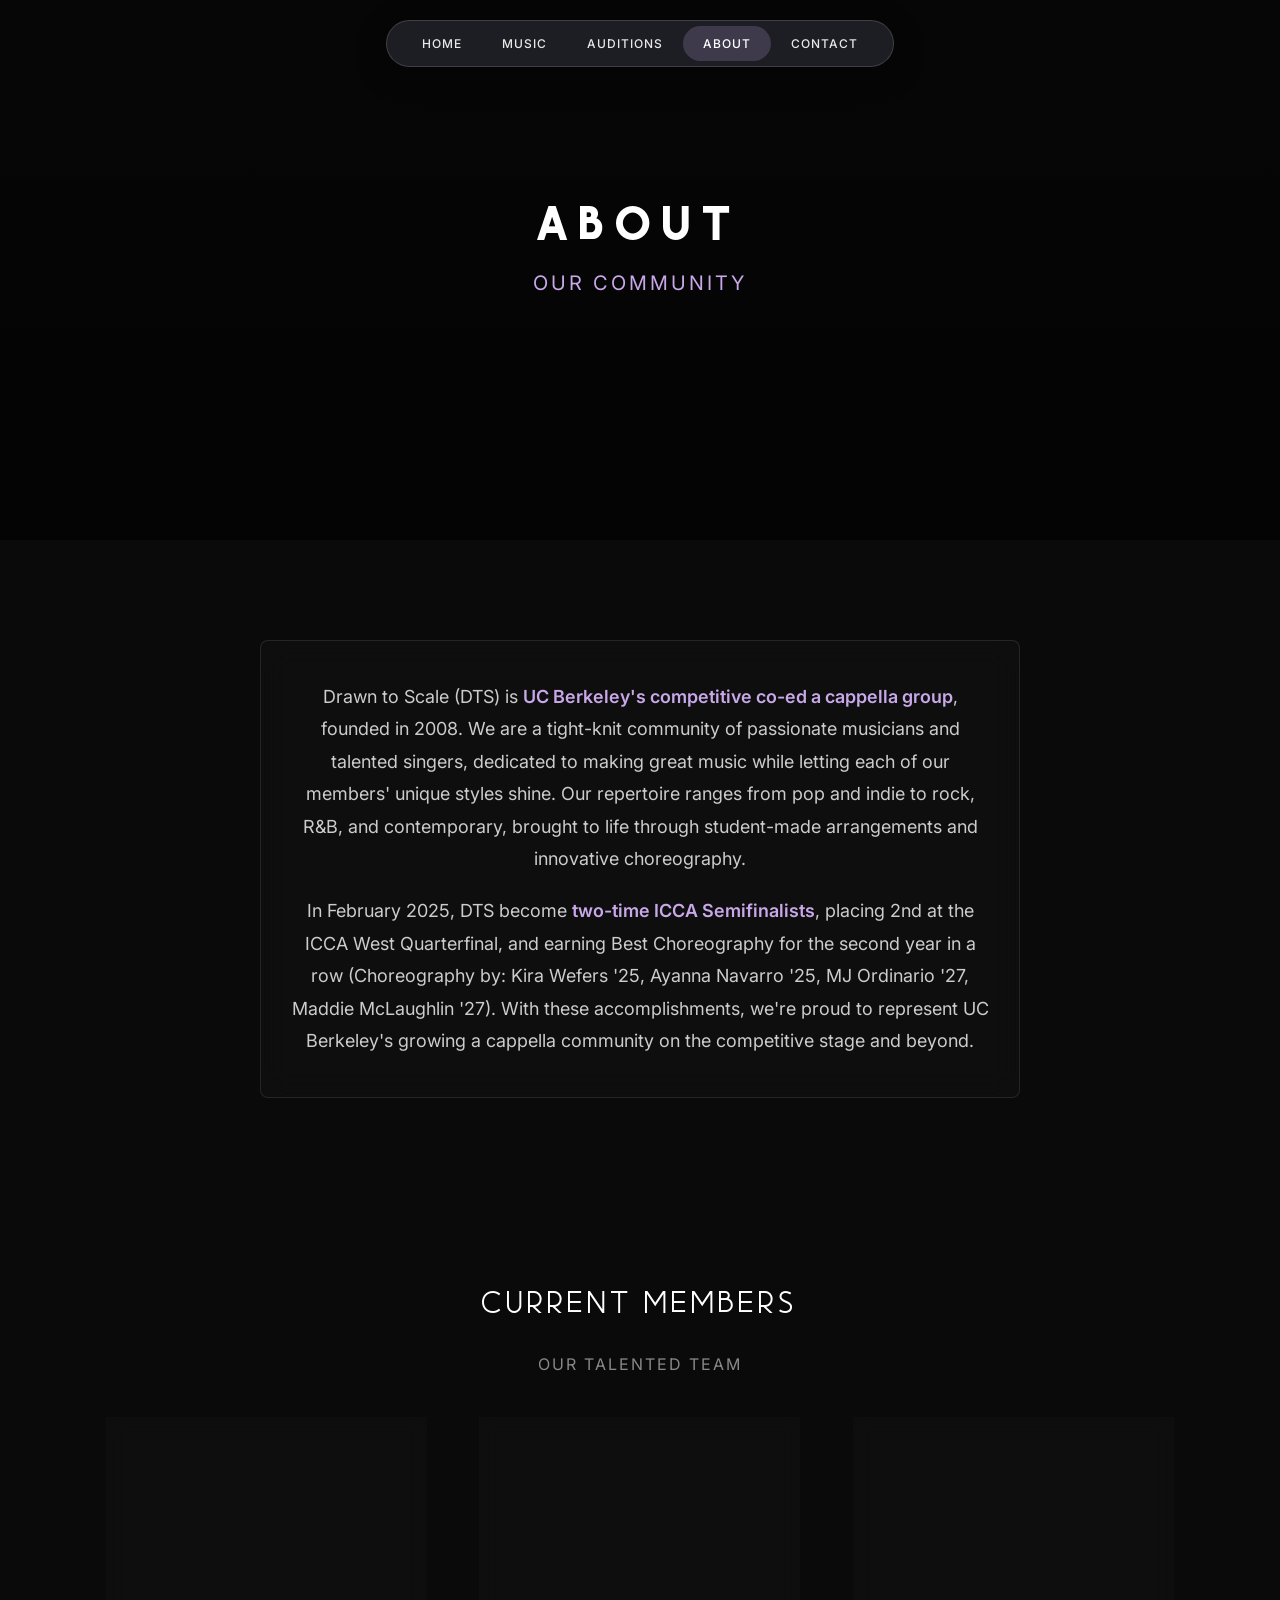
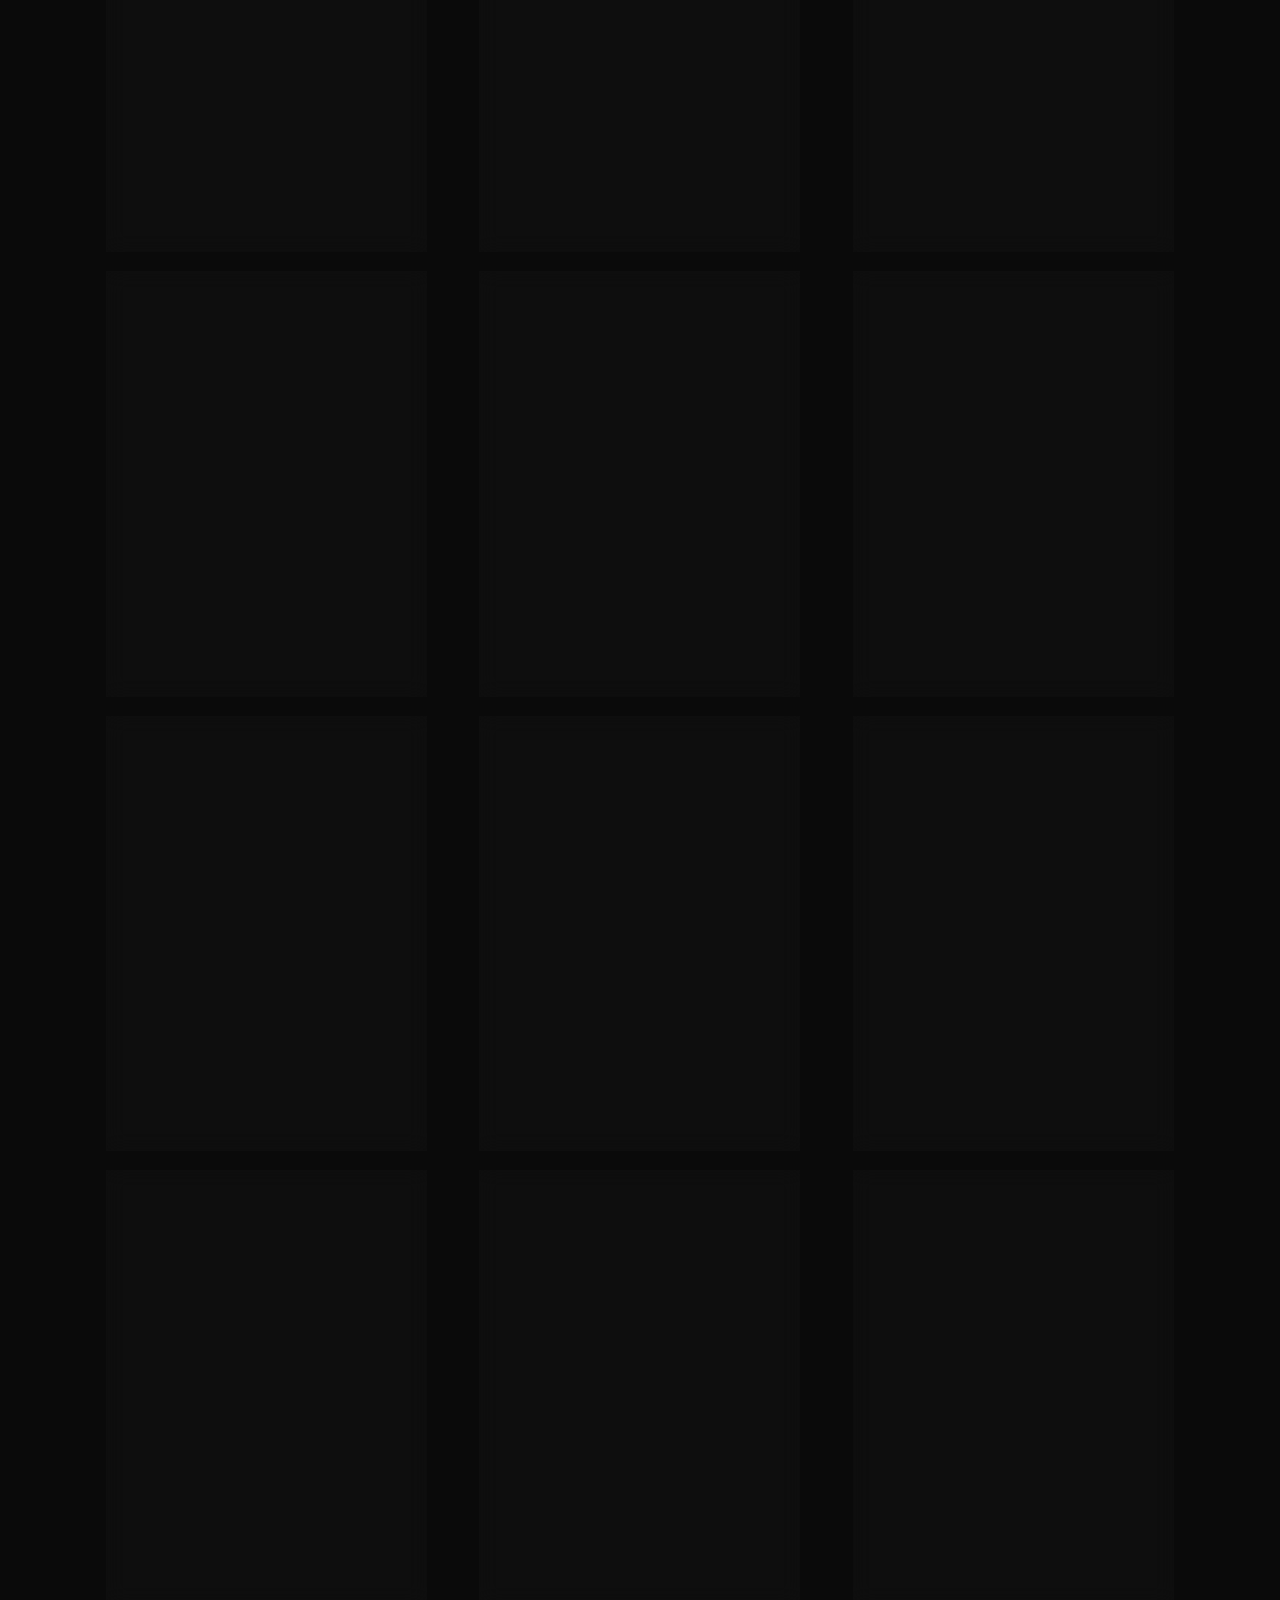
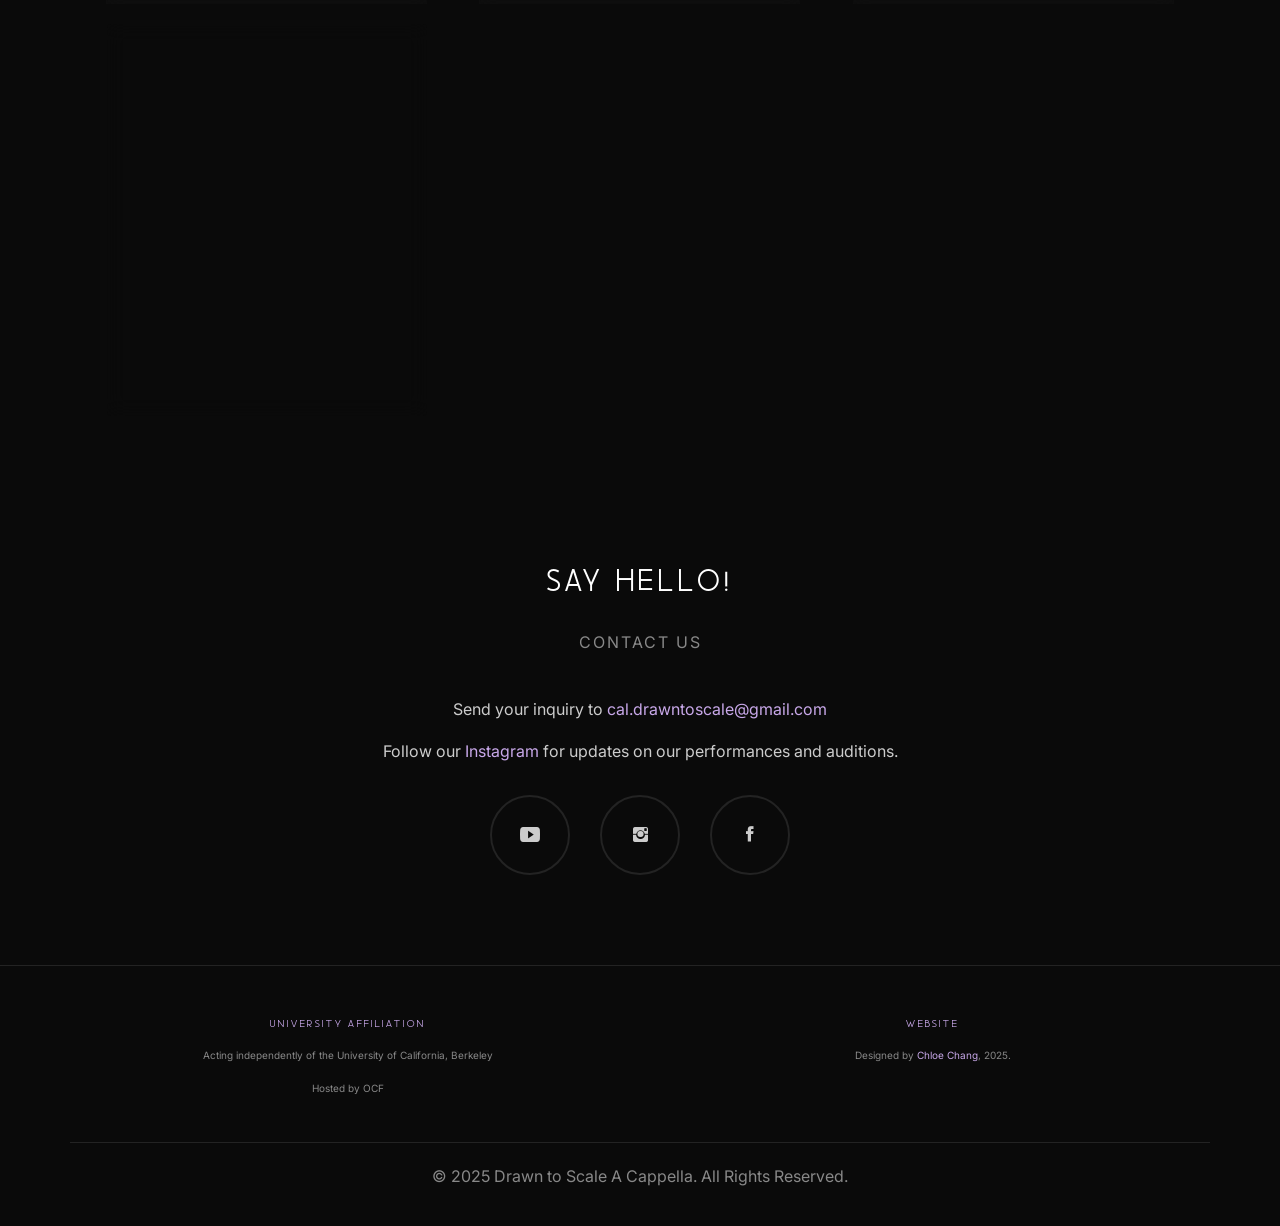
==== about.html @ a4c638b8 "clean slate: DTS 2025 site push" ====
<!DOCTYPE html>
<html lang="en-US">
<head>
    <meta charset="UTF-8">
    <meta name="viewport" content="width=device-width, initial-scale=1.0">
    <title>About - Drawn to Scale A Cappella</title>
    <link rel="shortcut icon" type="image/jpg" href="assets/images/favicon/favicon.ico"/>

    <!-- CSS -->
    <link rel="stylesheet" href="./assets/css/bootstrap.min.css">
    <link rel="stylesheet" href="./assets/css/ionicons.min.css">
    <link rel="stylesheet" href="./assets/css/owl.carousel.css">
    <link rel="stylesheet" href="./assets/css/owl.theme.css">
    <link rel="stylesheet" href="./assets/css/main.css">
    
    <style>
        /* Minimal page-specific adjustments to work with existing CSS */
        .about-page {
            margin-top: 0 !important;
            padding-top: 0 !important;
        }
        
        .about-page .page-header {
            margin-top: 0 !important;
            padding-top: 0 !important;
            margin-bottom: 0 !important;
            border-bottom: none !important;
            position: relative !important;
            top: 0 !important;
        }
        
        .about-page .navbar-default {
            padding: 2rem 0 !important;
            margin-top: 0 !important;
            position: fixed !important;
            top: 0 !important;
            z-index: 1000 !important;
        }
        
        /* Remove white line between sections */
        .about-page .section:first-of-type {
            margin-top: 0 !important;
        }
        
        .about-page #about-description {
            border-top: none !important;
            margin-top: 0 !important;
        }

        /* Ensure team cards are properly sized and responsive */
        .team-grid {
            display: grid;
            grid-template-columns: repeat(auto-fit, minmax(280px, 1fr));
            gap: 2rem;
            margin-top: 4rem;
            padding: 0 2rem;
            justify-items: center;
        }

        .team-card {
            width: 100%;
            max-width: 320px;
        }

        /* Alumni card maintains existing styling from main.css */
        .alumni-card .team-details {
            font-style: italic;
            color: var(--text-muted);
        }
    </style>
</head>

<body class="about-page">
    <!-- Header -->
    <section class="page-header" id="header" style="background-image: linear-gradient(rgba(0, 0, 0, 0.4), rgba(0, 0, 0, 0.65)), url('./assets/images/dts_about_bg_image.png');">
        <!-- Navbar -->
        <nav class="navbar navbar-default navbar-fixed-top">
            <div class="container">
                <!-- Brand -->
                <div class="navbar-header">
                    <button type="button" class="navbar-toggle collapsed" data-toggle="collapse" data-target="#main-navbar">
                        <span class="sr-only">Toggle navigation</span>
                        <span class="icon-bar"></span>
                        <span class="icon-bar"></span>
                        <span class="icon-bar"></span>
                    </button>
                    <a class="navbar-brand" href="/">Drawn to Scale</a>
                </div>

                <!-- Navbar Links -->
                <div class="collapse navbar-collapse" id="main-navbar">
                    <ul class="nav navbar-nav navbar-center">
                        <li><a href="/">Home</a></li>
                        <li><a href="/music.html">Music</a></li>
                        <li><a href="/auditions.html">Auditions</a></li>
                        <li class="active"><a href="/about.html">About</a></li>
                        <li><a href="/index.html#contact">Contact</a></li>
                    </ul>
                </div>
            </div>
        </nav>

        <div class="container">
            <div class="header-wrapper">
                <h1>About</h1>
                <p>Our community</p>
            </div>
        </div>
    </section>

    <!-- About Description Section -->
    <section id="about-description" class="section fade-in">
        <div class="container">
            <div class="about-content">
                <div class="about-description-container">
                    <p class="about-description">
                        Drawn to Scale (DTS) is <b>UC Berkeley's competitive co-ed a cappella group</b>, founded in 2008. We are a tight-knit community of passionate musicians and talented singers, dedicated to making great music while letting each of our members' unique styles shine. Our repertoire ranges from pop and indie to rock, R&B, and contemporary, brought to life through student-made arrangements and innovative choreography.
                    </p>
                    <p class="about-description">
                        In February 2025, DTS become <b>two-time ICCA Semifinalists</b>, placing 2nd at the ICCA West Quarterfinal, and earning Best Choreography for the second year in a row (Choreography by: Kira Wefers '25, Ayanna Navarro '25, MJ Ordinario '27, Maddie McLaughlin '27). With these accomplishments, we're proud to represent UC Berkeley's growing a cappella community on the competitive stage and beyond.
                    </p>
                </div>
            </div>
        </div>
    </section>

    <!-- Team Section -->
    <section id="team" class="section section-dark">
        <div class="container">
            <h2 class="section-title">Current Members</h2>
            <p class="section-subtitle">Our Talented Team</p>
            
            <div class="team-grid">
                <!-- Cayden Baldwin -->
                <div class="team-card">
                    <img src="./assets/images/members/avatar_cayden_baldwin.jpg" class="team-img" loading="lazy" alt="Cayden Baldwin">
                    <h3>Cayden Baldwin</h3>
                    <p class="team-role">Co-Administrative Director, Treasurer</p>
                    <div class="team-details">
                        <strong>Part:</strong> Bass<br>
                        <strong>Year:</strong> 2027<br>
                        <strong>Majors:</strong> Industrial Engineering & Operations Research, Electrical Engineering & Computer Science
                    </div>
                </div>

                <!-- MJ Ordinario -->
                <div class="team-card">
                    <img src="./assets/images/members/avatar_mj_ordinario.jpg" class="team-img" loading="lazy" alt="MJ Ordinario">
                    <h3>Mary Julie "MJ" Ordinario</h3>
                    <p class="team-role">Co-Administrative Director</p>
                    <div class="team-details">
                        <strong>Part:</strong> Soprano/Mezzo<br>
                        <strong>Year:</strong> 2027<br>
                        <strong>Major:</strong> Music
                    </div>
                </div>

                <!-- Visud Chang -->
                <div class="team-card">
                    <img src="./assets/images/members/avatar_visud_chang.jpg" class="team-img" loading="lazy" alt="Visud Chang">
                    <h3>Visud Chang</h3>
                    <p class="team-role">Co-Music Manager</p>
                    <div class="team-details">
                        <strong>Part:</strong> Baritone/Bass<br>
                        <strong>Year:</strong> 2027<br>
                        <strong>Major:</strong> Aerospace Engineering
                    </div>
                </div>

                <!-- Izzy Flores -->
                <div class="team-card">
                    <img src="./assets/images/members/avatar_fa24-isabelle-flores.jpg" class="team-img" loading="lazy" alt="Isabelle Flores">
                    <h3>Isabelle "Izzy" Flores</h3>
                    <p class="team-role">Co-Music Manager</p>
                    <div class="team-details">
                        <strong>Part:</strong> Soprano<br>
                        <strong>Year:</strong> 2028<br>
                        <strong>Majors:</strong> Psychology, Legal Studies
                    </div>
                </div>

                <!-- Kaitlyn Yim -->
                <div class="team-card">
                    <img src="./assets/images/members/avatar_kaitlyn_yim.jpg" class="team-img" loading="lazy" alt="Kaitlyn Yim">
                    <h3>Kaitlyn Yim</h3>
                    <p class="team-role">Co-Publicity Manager</p>
                    <div class="team-details">
                        <strong>Part:</strong> Alto<br>
                        <strong>Year:</strong> 2027<br>
                        <strong>Major:</strong> Cognitive Science
                    </div>
                </div>

                <!-- Chloe Chang -->
                <div class="team-card">
                    <img src="./assets/images/members/chloe-linkedin-2025.jpg" 
                        class="team-img" 
                        loading="lazy" 
                        alt="Chloe Chang"
                        style="filter: brightness(78%) contrast(118%);">
                    <h3>Chloe Chang</h3>
                    <p class="team-role">Co-Publicity Manager, Co-Business Manager, Webmaster :)</p>
                    <div class="team-details">
                        <strong>Part:</strong> Mezzo/Alto<br>
                        <strong>Year:</strong> 2026<br>
                        <strong>Major:</strong> Data Science
                    </div>
                </div>

                <!-- Sathvik Appana -->
                <div class="team-card">
                    <img src="./assets/images/members/avatar_fa24-sathvik-appana.jpg" class="team-img" loading="lazy" alt="Sathvik Appana">
                    <h3>Sathvik Appana</h3>
                    <p class="team-role">Co-Business Manager</p>
                    <div class="team-details">
                        <strong>Part:</strong> Baritone/Tenor<br>
                        <strong>Year:</strong> 2028<br>
                        <strong>Majors:</strong> EECS, Business (MET)
                    </div>
                </div>

                <!-- Jules Moschetti -->
                <div class="team-card">
                    <img src="./assets/images/members/avatar_jules_moschetti.jpg" class="team-img" loading="lazy" alt="Jules Moschetti">
                    <h3>Juliette "Jules" Moschetti</h3>
                    <p class="team-role">Co-Social Manager</p>
                    <div class="team-details">
                        <strong>Part:</strong> Alto<br>
                        <strong>Year:</strong> 2026<br>
                        <strong>Major:</strong> Public Health
                    </div>
                </div>

                <!-- Nate Feinland -->
                <div class="team-card">
                    <img src="./assets/images/members/avatar_fa24-nate-feinland.jpg" class="team-img" loading="lazy" alt="Nate Feinland">
                    <h3>Nate Feinland</h3>
                    <p class="team-role">Co-Social Manager</p>
                    <div class="team-details">
                        <strong>Part:</strong> Tenor<br>
                        <strong>Year:</strong> 2028<br>
                        <strong>Major:</strong> Psychology
                    </div>
                </div>

                <!-- Madison McLaughlin -->
                <div class="team-card">
                    <img src="./assets/images/members/avatar_madison_mclaughlin.jpg" class="team-img" loading="lazy" alt="Madison McLaughlin">
                    <h3>Madison "Maddie" McLaughlin</h3>
                    <p class="team-role">Music Team</p>
                    <div class="team-details">
                        <strong>Part:</strong> Soprano<br>
                        <strong>Year:</strong> 2027<br>
                        <strong>Major:</strong> Music
                    </div>
                </div>

                <!-- Marcus Espinosa -->
                <div class="team-card">
                    <img src="./assets/images/members/avatar_marcus_espinosa.jpg" class="team-img" loading="lazy" alt="Marcus Espinosa">
                    <h3>Marcus Espinosa</h3>
                    <p class="team-role">Music Team</p>
                    <div class="team-details">
                        <strong>Part:</strong> Bass<br>
                        <strong>Year:</strong> 2027<br>
                        <strong>Majors:</strong> Sociology, Cognitive Science
                    </div>
                </div>

                <!-- Moore Theobald -->
                <div class="team-card">
                    <img src="./assets/images/members/avatar_moore-theobald-sp25.png" class="team-img" loading="lazy" alt="Moore Theobald">
                    <h3>Moore Theobald</h3>
                    <p class="team-role">Will Climb That Tree</p>
                    <div class="team-details">
                        <strong>Part:</strong> Tenor/Baritone<br>
                        <strong>Year:</strong> 2026<br>
                        <strong>Majors:</strong> Computer Science, Music
                    </div>
                </div>

                <!-- Alumni -->
                <div class="team-card alumni-card">
                    <img src="./assets/images/archive/about-2fa17.jpg" class="team-img" loading="lazy" alt="Alumni">
                    <h3>Alumni ♥</h3>
                    <p class="team-role">Forever Part of Our Family</p>
                    <div class="team-details">
                        [COMING SOON] Check out our amazing alumni who helped build the legacy of Drawn to Scale!
                    </div>
                </div>
            </div>
        </div>
    </section>

    <!-- Contact Section -->
    <section id="contact" class="contact-section fade-in">
        <div class="container">
            <h2 class="section-title">Say Hello!</h2>
            <p class="section-subtitle">Contact us</p>
            
            <div class="contact-content">
                <div class="contact-info">
                    <p>Send your inquiry to <a href="mailto:cal.drawntoscale@gmail.com">cal.drawntoscale@gmail.com</a></p>
                    <p>Follow our <a href="https://www.instagram.com/drawntoscaleberkeley/">Instagram</a> for updates on our performances and auditions.</p>
                </div>
                
                <div class="social-links">
                    <a href="https://www.youtube.com/user/dtsacapella" class="social-link">
                        <i class="ion-social-youtube"></i>
                    </a>
                    <a href="https://www.instagram.com/drawntoscaleberkeley/" class="social-link">
                        <i class="ion-social-instagram"></i>
                    </a>
                    <a href="https://www.facebook.com/drawntoscaleberkeley" class="social-link">
                        <i class="ion-social-facebook"></i>
                    </a>
                </div>
            </div>
        </div>
    </section>

    <!-- Footer -->
    <footer>
        <div class="container">
            <div class="footer-content">
                <div class="footer-section">
                    <h4>University Affiliation</h4>
                    <p>Acting independently of the University of California, Berkeley</p>
                    <p><a href="https://www.ocf.berkeley.edu">Hosted by OCF</a></p>
                </div>
                <div class="footer-section">
                    <h4>Website</h4>
                    <p>Designed by <a href="https://www.linkedin.com/in/chloecchang/">
                        <span style="color: #c8a8e9;">Chloe Chang</span></a>, 2025.</p>
                </div>
            </div>
            <div class="copyright">
                <p>© 2025 Drawn to Scale A Cappella. All Rights Reserved.</p>
            </div>
        </div>
    </footer>

    <!-- Scripts -->
    <script src="./assets/js/jquery-1.11.2.min.js"></script>
    <script src="./assets/js/bootstrap.min.js"></script>
    <script src="./assets/js/owl.carousel.min.js"></script>
    <script src="./assets/js/contact.js"></script>
    <script src="./assets/js/script.js"></script>

    <script>
        // Smooth scrolling for anchor links
        document.querySelectorAll('a[href^="#"]').forEach(anchor => {
            anchor.addEventListener('click', function (e) {
                e.preventDefault();
                const target = document.querySelector(this.getAttribute('href'));
                if (target) {
                    target.scrollIntoView({
                        behavior: 'smooth',
                        block: 'start'
                    });
                }
            });
        });

        // Fade in animation on scroll
        const observerOptions = {
            threshold: 0.1,
            rootMargin: '0px 0px -50px 0px'
        };

        const observer = new IntersectionObserver((entries) => {
            entries.forEach(entry => {
                if (entry.isIntersecting) {
                    entry.target.classList.add('visible');
                }
            });
        }, observerOptions);

        document.querySelectorAll('.fade-in').forEach(el => {
            observer.observe(el);
        });

        // Header background on scroll
        window.addEventListener('scroll', () => {
            const navbar = document.querySelector('.navbar-default');
            if (window.scrollY > 50) {
                navbar.classList.add('scrolled');
            } else {
                navbar.classList.remove('scrolled');
            }
        });
    </script>
</body>
</html>
---- assets/css/main.css ----
/*=================================================
||              Drawn to Scale Website - Main Styles
||              styling applies to all pages
||              Love, Chloe (2025) :)
==================================================*/

/*=============== 1. Fonts ================*/
@import url('https://fonts.googleapis.com/css2?family=Inter:wght@300;400;500;600;700&display=swap');

@font-face {
    font-family: 'Momcake-Bold';
    src: url('../fonts/momcake/MOMCAKE-Bold.otf') format('opentype');
    font-weight: bold;
    font-display: swap;
}

@font-face {
    font-family: 'Momcake-Thin';
    src: url('../fonts/momcake/MOMCAKE-Thin.otf') format('opentype');
    font-weight: 300;
    font-display: swap;
}

/*=============== 2. CSS Variables ================*/
:root {
    --primary: #c8a8e9;
    --primary-hover: #b794e6;
    --bg: #0a0a0a;
    --bg-secondary: #0a0a0a;
    --bg-overlay: rgba(0, 0, 0, 0.7);
    --text-primary: #ffffff;
    --text-secondary: #cccccc;
    --text-muted: #888888;
    --border: rgba(255, 255, 255, 0.1);
    --border-hover: rgba(255, 255, 255, 0.2);
    --glass-bg: rgba(255, 255, 255, 0.08);
    --glass-border: rgba(255, 255, 255, 0.12);
}

/*=============== 3. Global Reset & Base Styles ================*/
* {
    margin: 0;
    padding: 0;
    box-sizing: border-box;
}

body {
    font-family: 'Inter', -apple-system, BlinkMacSystemFont, sans-serif !important;
    background: var(--bg) !important;
    color: var(--text-primary) !important;
    line-height: 1.6;
    font-size: 22px;
    -webkit-font-smoothing: antialiased;
    -moz-osx-font-smoothing: grayscale;
    overflow-x: hidden;
}

/* Typography Base */
h1, h2, h3, h4, h5, h6 {
    font-family: 'Momcake-Thin', 'Inter', sans-serif;
    font-weight: 300;
    color: var(--text-primary);
}

a {
    color: var(--primary);
    text-decoration: none;
    transition: color 0.3s ease;
}

a:hover {
    color: var(--primary-hover);
    text-decoration: none;
}

p {
    font-size: 1.6rem;
    line-height: 1.7;
    margin-bottom: 1.5rem;
}

/*=============== 4. Bootstrap Navbar Override ================*/
.navbar-default,
.navbar.navbar-default {
    background: transparent !important;
    background-color: transparent !important;
    border: none !important;
    position: fixed !important;
    top: 0 !important;
    width: 100% !important;
    z-index: 1000 !important;
    transition: all 0.3s ease !important;
    padding: 2rem 0 !important;
    margin-bottom: 0 !important;
    min-height: auto !important;
}

.navbar-fixed-top {
    position: fixed !important;
    top: 0 !important;
}

/* Desktop Navigation Styles */
@media (min-width: 769px) {
    /* Hide the brand on desktop, show navigation centered */
    .navbar-brand {
        display: none !important;
    }

    .navbar-header {
        display: none !important;
    }

    /* Center the navigation */
    .navbar-nav {
        float: none !important;
        margin: 0 auto !important;
        display: table !important;
        table-layout: auto !important;
        background: rgba(40, 40, 50, 0.7) !important;
        backdrop-filter: blur(20px) saturate(180%) !important;
        -webkit-backdrop-filter: blur(20px) saturate(180%) !important;
        border: 1px solid rgba(255, 255, 255, 0.15) !important;
        border-radius: 50px !important;
        padding: 0.5rem 1.5rem !important;
        box-shadow: 0 8px 32px rgba(0, 0, 0, 0.3) !important;
    }

    .navbar-nav > li {
        display: table-cell !important;
        float: none !important;
    }

    .navbar-default .navbar-nav > li > a {
        color: rgba(255, 255, 255, 0.9) !important;
        font-weight: 500 !important;
        font-size: 1.2rem !important;
        letter-spacing: 1px !important;
        text-transform: uppercase !important;
        padding: 0.75rem 2rem !important;
        transition: all 0.3s ease !important;
        border-radius: 30px !important;
    }

    .navbar-default .navbar-nav > li > a:hover,
    .navbar-default .navbar-nav > li.active > a {
        color: var(--text-primary) !important;
        background: rgba(200, 168, 233, 0.2) !important;
    }

    /* Container adjustments */
    .navbar .container {
        width: 100% !important;
        display: flex !important;
        justify-content: center !important;
        align-items: center !important;
    }

    .navbar-collapse {
        padding: 0 !important;
        border: none !important;
    }
}

/* Mobile Navigation Styles */
@media (max-width: 768px) {
    .navbar-default {
        background: transparent !important;
        border: none !important;
        box-shadow: none !important;
        padding: 1rem 0 !important;
    }

    /* Hide brand on mobile */
    .navbar-brand {
        display: none !important;
    }

    .navbar-header {
        display: block !important;
        float: none !important;
        text-align: right !important;
        width: 100% !important;
        position: relative !important;
        padding-right: 20px !important;
    }

    /* Simple hamburger toggle - right side with margin */
    .navbar-toggle {
        display: block !important;
        border: 1px solid rgba(255, 255, 255, 0.15) !important;
        border-radius: 12px !important;
        padding: 10px 12px !important;
        background: rgba(40, 40, 50, 0.7) !important;
        backdrop-filter: blur(20px) saturate(180%) !important;
        -webkit-backdrop-filter: blur(20px) saturate(180%) !important;
        margin: 0 !important;
        float: right !important;
        position: relative !important;
        transition: all 0.3s ease !important;
        box-shadow: 0 4px 16px rgba(0, 0, 0, 0.2) !important;
    }

    .navbar-toggle:hover,
    .navbar-toggle:focus {
        background: rgba(40, 40, 50, 0.9) !important;
        border-color: rgba(255, 255, 255, 0.25) !important;
        transform: scale(1.02) !important;
    }

    .navbar-toggle .icon-bar {
        background-color: var(--text-primary) !important;
        height: 3px !important;
        border-radius: 2px !important;
        width: 25px !important;
        display: block !important;
        transition: all 0.3s ease !important;
    }

    .navbar-toggle .icon-bar + .icon-bar {
        margin-top: 5px !important;
    }

    /* Simple hamburger to X animation */
    .navbar-toggle[aria-expanded="true"] .icon-bar:nth-child(1) {
        transform: rotate(45deg) translate(5px, 5px) !important;
    }

    .navbar-toggle[aria-expanded="true"] .icon-bar:nth-child(2) {
        opacity: 0 !important;
    }

    .navbar-toggle[aria-expanded="true"] .icon-bar:nth-child(3) {
        transform: rotate(-45deg) translate(7px, -6px) !important;
    }

    /* Mobile menu container - collapsible */
    .navbar-collapse {
        border: none !important;
        margin-top: 1rem !important;
        padding: 0 !important;
        overflow: hidden !important;
        max-height: 0 !important;
        transition: max-height 0.4s ease !important;
        position: relative !important;
        text-align: right !important;
    }

    .navbar-collapse.in {
        max-height: 500px !important;
        overflow: visible !important;
    }

    /* Mobile menu - glass morphism pill style - right aligned */
    .navbar-nav {
        display: inline-flex !important;
        flex-direction: column !important;
        gap: 0.75rem !important;
        background: rgba(40, 40, 50, 0.8) !important;
        backdrop-filter: blur(20px) saturate(180%) !important;
        -webkit-backdrop-filter: blur(20px) saturate(180%) !important;
        border: 1px solid rgba(255, 255, 255, 0.15) !important;
        border-radius: 25px !important;
        padding: 1.5rem !important;
        box-shadow: 0 8px 32px rgba(0, 0, 0, 0.3) !important;
        float: none !important;
        margin: 0 20px 0 0 !important;
        width: fit-content !important;
        max-width: 280px !important;
        opacity: 0 !important;
        transform: translateY(-10px) !important;
        transition: all 0.3s ease !important;
        position: relative !important;
        text-align: center !important;
    }

    .navbar-collapse.in .navbar-nav {
        opacity: 1 !important;
        transform: translateY(0) !important;
    }

    .navbar-nav > li {
        display: block !important;
        margin: 0 !important;
        float: none !important;
        width: 100% !important;
    }

    .navbar-default .navbar-nav > li > a {
        padding: 0.75rem 1.5rem !important;
        font-size: 1.1rem !important;
        font-weight: 500 !important;
        text-align: center !important;
        border-radius: 20px !important;
        margin: 0 !important;
        transition: all 0.3s ease !important;
        border: 1px solid transparent !important;
        display: block !important;
        color: rgba(255, 255, 255, 0.9) !important;
        letter-spacing: 1px !important;
        text-transform: uppercase !important;
        min-width: 140px !important;
    }

    .navbar-default .navbar-nav > li > a:hover,
    .navbar-default .navbar-nav > li.active > a,
    .navbar-default .navbar-nav > li > a:focus {
        background: rgba(255, 255, 255, 0.1) !important;
        border-color: rgba(255, 255, 255, 0.2) !important;
        color: var(--text-primary) !important;
        text-decoration: none !important;
    }

    /* Container adjustments for mobile */
    .navbar .container {
        width: 100% !important;
        padding: 0 15px !important;
        margin: 0 !important;
    }
}

/*=============== 5. Header & Hero Sections ================*/

/* Main Hero Section (Index Page) */
.header {
    height: 100vh;
    background: linear-gradient(rgba(0, 0, 0, 0.2), rgba(0, 0, 0, 0.3)), url("../images/dts_index_bg_image.png");
    background-size: cover;
    background-position: center;
    background-attachment: fixed;
    display: flex;
    align-items: center;
    justify-content: center;
    text-align: center;
    position: relative;
    padding-top: 60px;
}

/* Other Page Headers */
.page-header {
    min-height: 60vh;
    display: flex;
    align-items: center;
    justify-content: center;
    text-align: center;
    padding-top: 0 !important;
    padding-bottom: 60px;
    position: relative;
}

.about-page .page-header {
    background: url('../images/dts_about_bg_image.png') no-repeat center center;
    background-size: cover;
}

.auditions-page .page-header {
    background: url('../images/dts_auditions_bg_image.png') no-repeat center center;
    background-size: cover;
}

.music-page .page-header {
    background: url('../images/dts_music_bg_image.png') no-repeat center center;
    background-size: cover;
}

/* Hero Content */
.hero-content {
    max-width: 800px;
    z-index: 2;
    padding: 0 2rem;
}

.hero-title {
    font-family: 'Momcake-Bold', 'Inter', sans-serif;
    font-size: clamp(4.5rem, 9vw, 8rem);
    font-weight: 300;
    letter-spacing: 1rem;
    margin-bottom: 1rem;
    opacity: 0;
    animation: fadeInUp 1.5s ease 0.5s forwards;
}

.hero-subtitle {
    font-size: 2rem;
    font-weight: 300;
    letter-spacing: 4px;
    text-transform: uppercase;
    color: var(--text-secondary);
    margin-bottom: 3rem;
    opacity: 0;
    animation: fadeInUp 1.5s ease 1s forwards;
}

.hero-cta {
    display: inline-block;
    padding: 1rem 3rem;
    border: 2px solid var(--primary);
    color: var(--primary);
    text-decoration: none;
    font-weight: 700;
    letter-spacing: 1px;
    text-transform: uppercase;
    font-size: 1.6rem;
    transition: all 0.3s ease;
    opacity: 0;
    animation: fadeInUp 1.2s ease 1.2s forwards;
}

.hero-cta:hover {
    background: var(--primary);
    color: var(--bg);
    text-decoration: none;
}

.center-button {
    display: flex;
    justify-content: center;
    align-items: center;
    margin-top: 2rem;
    width: 100%;
}

/* Header Wrapper for Other Pages */
.header-wrapper h1 {
    font-family: 'Momcake-Bold', 'Inter', sans-serif;
    font-size: clamp(5rem, 5vw, 7rem);
    letter-spacing: 1rem;
    color: var(--text-primary);
    margin-bottom: 1rem;
    opacity: 0;
    animation: fadeInUp 1s ease forwards;
}

.header-wrapper p {
    font-size: 2rem;
    letter-spacing: 3px;
    text-transform: uppercase;
    color: var(--primary);
    opacity: 0;
    animation: fadeInUp 1s ease 0.3s forwards;
}

/*=============== 6. Section Styles ================*/
.section {
    padding: 6rem 0;
    position: relative;
}

.section-dark {
    background: var(--bg-secondary);
}

.section-title {
    font-family: 'Momcake-Thin', 'Inter', sans-serif !important;
    font-size: clamp(2.5rem, 5vw, 4rem) !important;
    font-weight: 300 !important;
    text-align: center !important;
    margin-bottom: 3rem !important;
    color: var(--text-primary) !important;
    letter-spacing: 4px !important;
}

.section-subtitle {
    text-align: center;
    font-size: 1.6rem;
    letter-spacing: 2px;
    text-transform: uppercase;
    color: var(--text-muted);
    margin-bottom: 4rem;
    line-height: 1.6;
}

.section:first-of-type {
    margin-top: -1px;
}

/*=============== 7. About & Card Components ================*/
.about-content {
    max-width: 800px;
    margin: 0 auto;
    text-align: center;
    padding: 0 2rem;
}

.about-description {
    font-size: 1.8rem;
    color: var(--text-secondary);
    line-height: 1.8;
    margin-bottom: 4rem;
}

.about-description a {
    color: var(--primary);
    text-decoration: none;
    transition: color 0.3s ease;
}

.about-description a:hover {
    color: var(--primary-hover);
}

/* Card Grid Layouts */
.about-grid {
    display: grid;
    grid-template-columns: repeat(2, 1fr);
    gap: 2rem;
    margin-top: 4rem;
    max-width: 800px;
    margin-left: auto;
    margin-right: auto;
}

.team-grid {
    display: grid;
    grid-template-columns: repeat(auto-fit, minmax(300px, 1fr));
    gap: 2rem;
    margin-top: 4rem;
    padding: 0 2rem;
    justify-content: center;
}

/* Standard About Cards */
.about-card {
    background: rgba(255, 255, 255, 0.035);
    border: 1px solid var(--border);
    padding: 3rem 2rem;
    text-align: center;
    transition: all 0.3s ease;
    backdrop-filter: blur(10px);
    border-radius: 4px;
}

.about-card:hover {
    background: rgba(255, 255, 255, 0.005);
    border-color: var(--border-hover);
    transform: translateY(-3px);
}

.about-card h3 {
    font-family: 'Momcake-Thin', 'Inter', sans-serif;
    font-size: 2.2rem;
    font-weight: 400;
    margin-bottom: 1.5rem;
    color: var(--primary);
    letter-spacing: 2px;
}

.about-card p {
    color: var(--text-secondary);
    line-height: 1.8;
    font-size: 1.5rem;
}

.about-card img {
    width: 100%;
    max-width: 300px;
    border-radius: 4px;
    margin-top: 2rem;
    opacity: 0.9;
    transition: opacity 0.3s ease;
}

.about-card:hover img {
    opacity: 1;
}

/* Team Cards */
.team-card {
    background: rgba(255, 255, 255, 0.02);
    border: 1px solid var(--border);
    padding: 2rem;
    text-align: center;
    transition: all 0.3s ease;
    backdrop-filter: blur(10px);
    border-radius: 4px;
    position: relative;
    overflow: hidden;
}

.team-card:hover {
    background: rgba(255, 255, 255, 0);
    border-color: var(--border-hover);
    transform: translateY(-4px);
}

.team-card::before {
    content: '';
    position: absolute;
    top: 0;
    left: 0;
    right: 0;
    bottom: 0;
    background: linear-gradient(135deg, rgba(200, 168, 233, 0.05), transparent);
    opacity: 0;
    transition: opacity 0.3s ease;
    pointer-events: none;
}

.team-card:hover::before {
    opacity: 1;
}

.team-img {
    width: 200px;
    height: 220px;
    border-radius: 4px;
    object-fit: cover;
    margin: 0 auto 1.5rem;
    transition: all 0.3s ease;
    position: relative;
    z-index: 1;
}

.team-card:hover .team-img {
    transform: scale(1.05);
    box-shadow: 0 10px 30px rgba(58, 29, 90, 0.134);
}

.team-card h3 {
    font-family: 'Momcake-Thin', 'Inter', sans-serif;
    font-size: 2.5rem;
    font-weight: 800;
    margin-bottom: 0.5rem;
    color: var(--primary);
    letter-spacing: 2.5px;
    position: relative;
    z-index: 1;
}

.team-role {
    color: var(--text-muted);
    font-size: 1.1rem;
    margin-bottom: 1rem;
    font-style: italic;
    position: relative;
    z-index: 1;
}

.team-details {
    color: var(--text-secondary);
    font-size: 1rem;
    line-height: 1.6;
    position: relative;
    z-index: 1;
}

.team-details strong {
    color: var(--primary);
}

/* Alumni Card Special Styling */
.alumni-card {
    background: linear-gradient(135deg, rgba(200, 168, 233, 0.1), rgba(183, 148, 230, 0.05));
    border: 2px solid var(--primary);
}

.alumni-card:hover {
    background: linear-gradient(135deg, rgba(200, 168, 233, 0.2), rgba(183, 148, 230, 0.1));
    transform: translateY(-4px);
}

.alumni-card .team-img {
    border: 2px solid var(--primary);
}

/*=============== 8. Music & Video Sections ================*/
.music-section {
    background: var(--bg);
    padding: 8rem 0;
}

.video-grid {
    display: grid;
    grid-template-columns: repeat(auto-fit, minmax(400px, 1fr));
    gap: 3rem;
    margin-top: 4rem;
}

.video-item {
    position: relative;
    overflow: hidden;
    border-radius: 4px;
    transition: all 0.3s ease;
}

.video-item iframe {
    width: 100%;
    height: 500px;
    border: none;
    border-radius: 4px;
}

/*=============== 9. Contact Section ================*/
.contact-section {
    background: var(--bg);
    padding: 6rem 0;
    text-align: center;
}

.contact-content {
    max-width: 600px;
    margin: 0 auto;
}

.contact-info {
    font-size: 1.8rem;
    color: var(--text-secondary);
    line-height: 1.8;
    margin-bottom: 3rem;
}

.social-links {
    display: flex;
    justify-content: center;
    gap: 3rem;
    margin: 3rem 0;
    flex-wrap: wrap;
}

.social-link {
    width: 80px;
    height: 80px;
    border: 2px solid var(--border);
    border-radius: 50%;
    display: flex;
    align-items: center;
    justify-content: center;
    color: var(--text-secondary);
    text-decoration: none;
    transition: all 0.3s ease;
    font-size: 2rem;
}

.social-link:hover {
    border-color: var(--primary);
    background: var(--primary);
    color: var(--bg);
    transform: translateY(-5px);
    text-decoration: none;
}

/*=============== 10. Footer ================*/
footer {
    background: var(--bg) !important;
    padding: 4rem 0 2rem !important;
    border-top: 1px solid var(--border) !important;
    text-align: center;
}

.footer-content {
    display: grid;
    grid-template-columns: repeat(auto-fit, minmax(250px, 1fr));
    gap: 3rem;
    margin-bottom: 3rem;
}

.footer-section h4 {
    font-family: 'Momcake-Thin', 'Inter', sans-serif;
    font-size: 1.4rem;
    font-weight: 400;
    margin-bottom: 1.5rem;
    color: var(--primary);
    letter-spacing: 2px;
}

.footer-section p,
.footer-section a {
    color: var(--text-muted) !important;
    font-size: 1rem !important;
    line-height: 1.8 !important;
    text-decoration: none !important;
}

.footer-section a:hover {
    color: var(--primary) !important;
}

.copyright {
    border-top: 1px solid var(--border);
    padding-top: 2rem;
    color: var(--text-muted) !important;
    font-size: 0.9rem !important;
}

/*=============== 11. Button Components ================*/
.btn-primary {
    background: var(--primary);
    border: 2px solid var(--primary);
    color: var(--bg);
    padding: 1rem 2rem;
    font-weight: 500;
    letter-spacing: 1px;
    text-transform: uppercase;
    border-radius: 4px;
    transition: all 0.3s ease;
    text-decoration: none;
    display: inline-block;
    font-size: 1rem;
}

.btn-primary:hover {
    background: transparent;
    color: var(--primary);
    text-decoration: none;
}

.btn-outline {
    background: transparent;
    border: 2px solid var(--primary);
    color: var(--primary);
    padding: 1rem 2rem;
    font-weight: 500;
    letter-spacing: 1px;
    text-transform: uppercase;
    border-radius: 4px;
    transition: all 0.3s ease;
    text-decoration: none;
    display: inline-block;
    font-size: 1rem;
}

.btn-outline:hover {
    background: var(--primary);
    color: var(--bg);
    text-decoration: none;
}

/*=============== 12. Utility Classes ================*/
.fade-in {
    opacity: 0;
    transform: translateY(30px);
    transition: all 0.8s ease;
}

.fade-in.visible {
    opacity: 1;
    transform: translateY(0);
}

.text-center {
    text-align: center;
}

.text-primary {
    color: var(--primary) !important;
}

.text-secondary {
    color: var(--text-secondary) !important;
}

.text-muted {
    color: var(--text-muted) !important;
}

/*=============== 13. Animations ================*/
@keyframes fadeInUp {
    from {
        opacity: 0;
        transform: translateY(30px);
    }
    to {
        opacity: 1;
        transform: translateY(0);
    }
}

@keyframes pulse {
    0%, 100% {
        transform: scale(1);
    }
    50% {
        transform: scale(1.05);
    }
}

.animate-pulse {
    animation: pulse 2s infinite;
}

/*=============== 14. Mobile Responsive ================*/
@media (max-width: 768px) {
    body {
        font-size: 18px;
    }
    
    p {
        font-size: 1.2rem;
    }

    /* Mobile header adjustments */
    .header {
        background-attachment: scroll;
        padding-top: 120px;
        min-height: 100vh;
    }

    .hero-content {
        padding: 0 1rem !important;
        max-width: 100% !important;
    }
    
    .hero-title {
        font-size: clamp(6rem, 10vw, 4rem) !important;
        letter-spacing: 4px !important;
        line-height: 1.2 !important;
    }
    
    .hero-subtitle {
        font-size: 1.4rem !important;
        letter-spacing: 3px !important;
        padding: 0 0.5rem !important;
    }

    .hero-cta {
        padding-left: 1.5rem;
        padding-right: 1.5rem;
        font-size: 1rem;
    }

    .section {
        padding: 4rem 0;
    }
    
    .section-subtitle {
        font-size: 1.2rem;
        padding: 0 1rem;
    }

    .about-grid {
        grid-template-columns: 1fr;
        gap: 1.5rem;
        margin-top: 3rem;
    }

    .team-grid {
        grid-template-columns: 1fr;
        gap: 1.5rem;
        padding: 0 1rem;
    }

    .team-img {
        width: 160px;
        height: 180px;
    }

    .about-content {
        padding: 0 1rem;
    }
    
    .about-description {
        font-size: 1.3rem;
    }

    .about-card {
        padding: 2rem 1.5rem;
    }

    .about-card h3 {
        font-size: 1.8rem;
    }

    .about-card p {
        font-size: 1.2rem;
    }
    
    .contact-info {
        font-size: 1.3rem;
        padding: 0 1rem;
    }

    .video-grid {
        grid-template-columns: 1fr;
        gap: 2rem;
        margin-top: 3rem;
        padding: 0 1rem;
    }

    .video-item iframe {
        height: 250px;
    }

    .social-links {
        gap: 2rem;
    }
    
    .social-link {
        width: 60px;
        height: 60px;
        font-size: 1.5rem;
    }

    .footer-content {
        grid-template-columns: 1fr;
        gap: 2rem;
        padding: 0 1rem;
    }
    
    .footer-section h4 {
        font-size: 1.3rem;
    }
    
    .footer-section p,
    .footer-section a {
        font-size: 1rem !important;
    }

    .header-wrapper h1 {
        font-size: clamp(5rem, 8vw, 4rem);
        letter-spacing: 4.2px;
    }

    .header-wrapper p {
        font-size: 1.4rem;
        letter-spacing: 1px;
    }
}

/* Extra small screens */
@media (max-width: 480px) {
    body {
        font-size: 16px;
    }

    .navbar-nav {
        margin: 0.5rem 1rem !important;
        padding: 1rem !important;
    }

    .hero-title {
        font-size: 4rem !important;
        letter-spacing: 4px !important;
    }

    .hero-subtitle {
        font-size: 1.1rem !important;
        letter-spacing: 2px !important;
    }

    .about-card h3 {
        font-size: 1.5rem;
    }

    .about-card p {
        font-size: 1rem;
    }

    .section-title {
        font-size: 3.2rem !important;
        letter-spacing: 2px !important;
    }

    .video-item iframe {
        height: 200px;
    }

    .social-link {
        width: 50px;
        height: 50px;
        font-size: 1.2rem;
    }
}

/*=============== 15. Bootstrap Compatibility Fixes ================*/
/* Ensure Bootstrap classes work correctly */
.collapse {
    display: none;
}

.collapse.in {
    display: block;
}

.collapsing {
    height: 0;
    overflow: hidden;
    transition: height 0.35s ease;
}

/* Fix for Bootstrap navbar toggle functionality */
.navbar-toggle[aria-expanded="true"] .icon-bar:nth-child(1) {
    transform: rotate(45deg) translate(5px, 5px);
}

.navbar-toggle[aria-expanded="true"] .icon-bar:nth-child(2) {
    opacity: 0;
}

.navbar-toggle[aria-expanded="true"] .icon-bar:nth-child(3) {
    transform: rotate(-45deg) translate(7px, -6px);
}

/* Ensure proper stacking context */
.navbar {
    z-index: 1030;
}

/*=============== 16. Legacy Compatibility Classes ================*/
/* Keep some legacy styles for backward compatibility */
.dark-mode {
    color: var(--text-secondary);
}

.dark-mode > a,
.dark-mode > b > a,
.dark-mode > div > div > p > a {
    color: var(--primary);
}

.underline {
    height: 2px;
    width: 50px;
    margin: 0 auto 3rem;
    background-color: var(--primary);
}

.underline-white {
    height: 2px;
    width: 50px;
    margin: 0 auto 3rem;
    background-color: var(--text-primary);
}

.purple { background: var(--primary); }
.white { background: var(--text-primary); }
.white2 { color: var(--text-primary); }
.black { color: var(--text-primary); }

/*=============== 17. Additional Mobile Improvements ================*/
/* Improve touch targets on mobile */
@media (max-width: 768px) {
    a, button, .btn, .navbar-toggle {
        min-height: 44px;
        min-width: 44px;
    }

    /* Better spacing for mobile content */
    .container {
        padding-left: 15px;
        padding-right: 15px;
    }

    /* Prevent horizontal scrolling */
    body {
        overflow-x: hidden;
    }

    /* Better mobile typography */
    h1, h2, h3, h4, h5, h6 {
        word-wrap: break-word;
        hyphens: auto;
    }

    /* Mobile-friendly video embeds */
    .video-item {
        position: relative;
        padding-bottom: 56.25%;
        height: 0;
        overflow: hidden;
    }

    .video-item iframe {
        position: absolute;
        top: 0;
        left: 0;
        width: 100%;
        height: 100%;
    }
}

/* High DPI display optimizations */
@media (-webkit-min-device-pixel-ratio: 2), (min-resolution: 192dpi) {
    /* Crisp borders and text on retina displays */
    * {
        -webkit-font-smoothing: antialiased;
        -moz-osx-font-smoothing: grayscale;
    }
}

/* Enhanced About Description Container */
.about-content {
    max-width: 800px;
    margin: 0 auto;
    text-align: center;
    padding: 0 2rem;
}

.about-description-container {
    background: rgba(255, 255, 255, 0.02);
    border: 1px solid var(--border);
    border-radius: 8px;
    padding: 4rem 3rem;
    margin: 4rem auto;
    backdrop-filter: blur(15px);
    transition: all 0.4s ease;
    position: relative;
    overflow: hidden;
}

.about-description-container::before {
    content: '';
    position: absolute;
    top: 0;
    left: 0;
    right: 0;
    bottom: 0;
    opacity: 0;
    transition: opacity 0.4s ease;
    pointer-events: none;
}

.about-description-container:hover {
    background: rgba(255, 255, 255, 0.005);
    border-color: var(--border-hover);
    transform: translateY(-3px);
    box-shadow: 0 10px 30px rgba(0, 0, 0, 0.2);
}

.about-description-container:hover::before {
    opacity: 1;
}

.about-description {
    font-size: 1.8rem;
    color: var(--text-secondary);
    line-height: 1.8;
    margin-bottom: 2rem;
    position: relative;
    z-index: 1;
}

.about-description:last-child {
    margin-bottom: 0;
}

.about-description b {
    color: var(--primary);
    font-weight: 600;
}

.about-description a {
    color: var(--primary);
    text-decoration: none;
    transition: color 0.3s ease;
    font-weight: 500;
}

.about-description a:hover {
    color: var(--primary-hover);
}

/* Mobile Responsive */
@media (max-width: 768px) {
    .about-description-container {
        padding: 3rem 2rem;
        margin: 3rem 1rem;
        border-radius: 6px;
    }
    
    .about-description {
        font-size: 1.4rem;
        line-height: 1.7;
    }
}

@media (max-width: 480px) {
    .about-description-container {
        padding: 2.5rem 1.5rem;
        margin: 2rem 0.5rem;
    }
    
    .about-description {
        font-size: 1.3rem;
    }
}
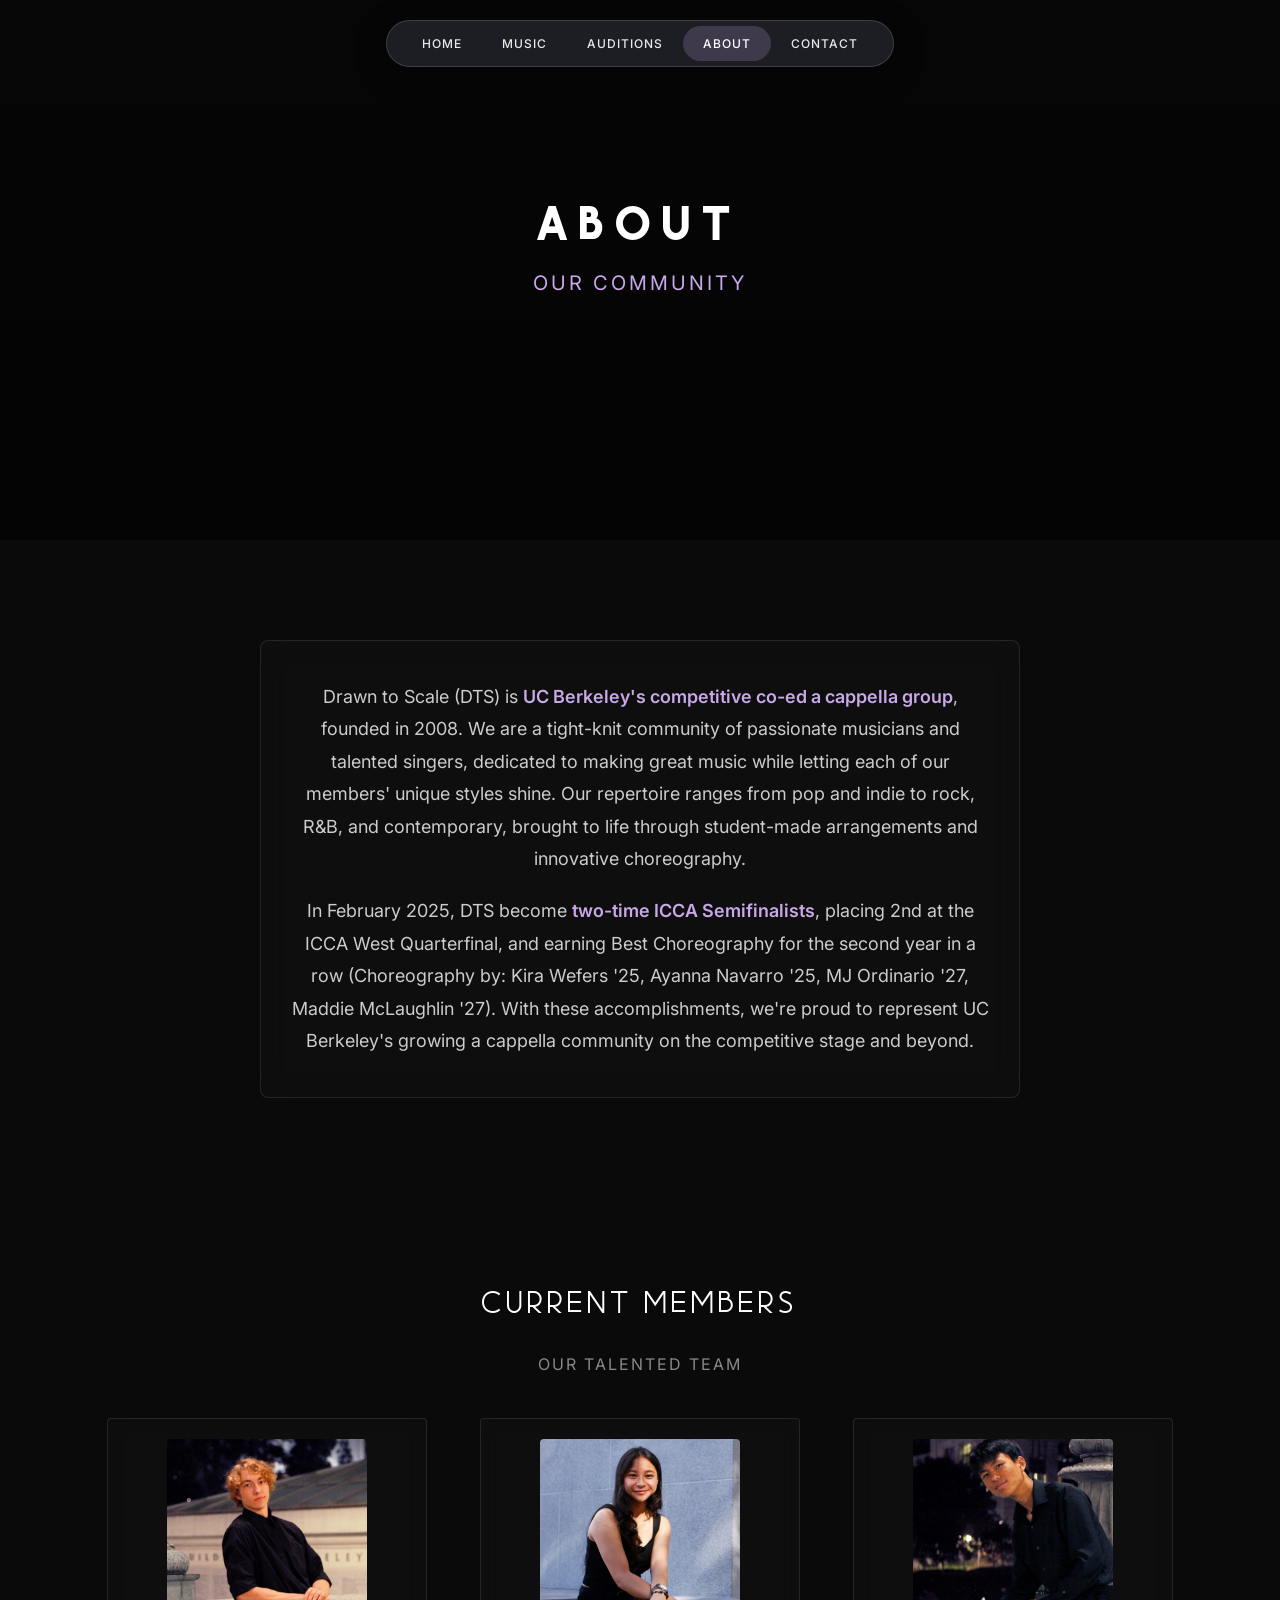
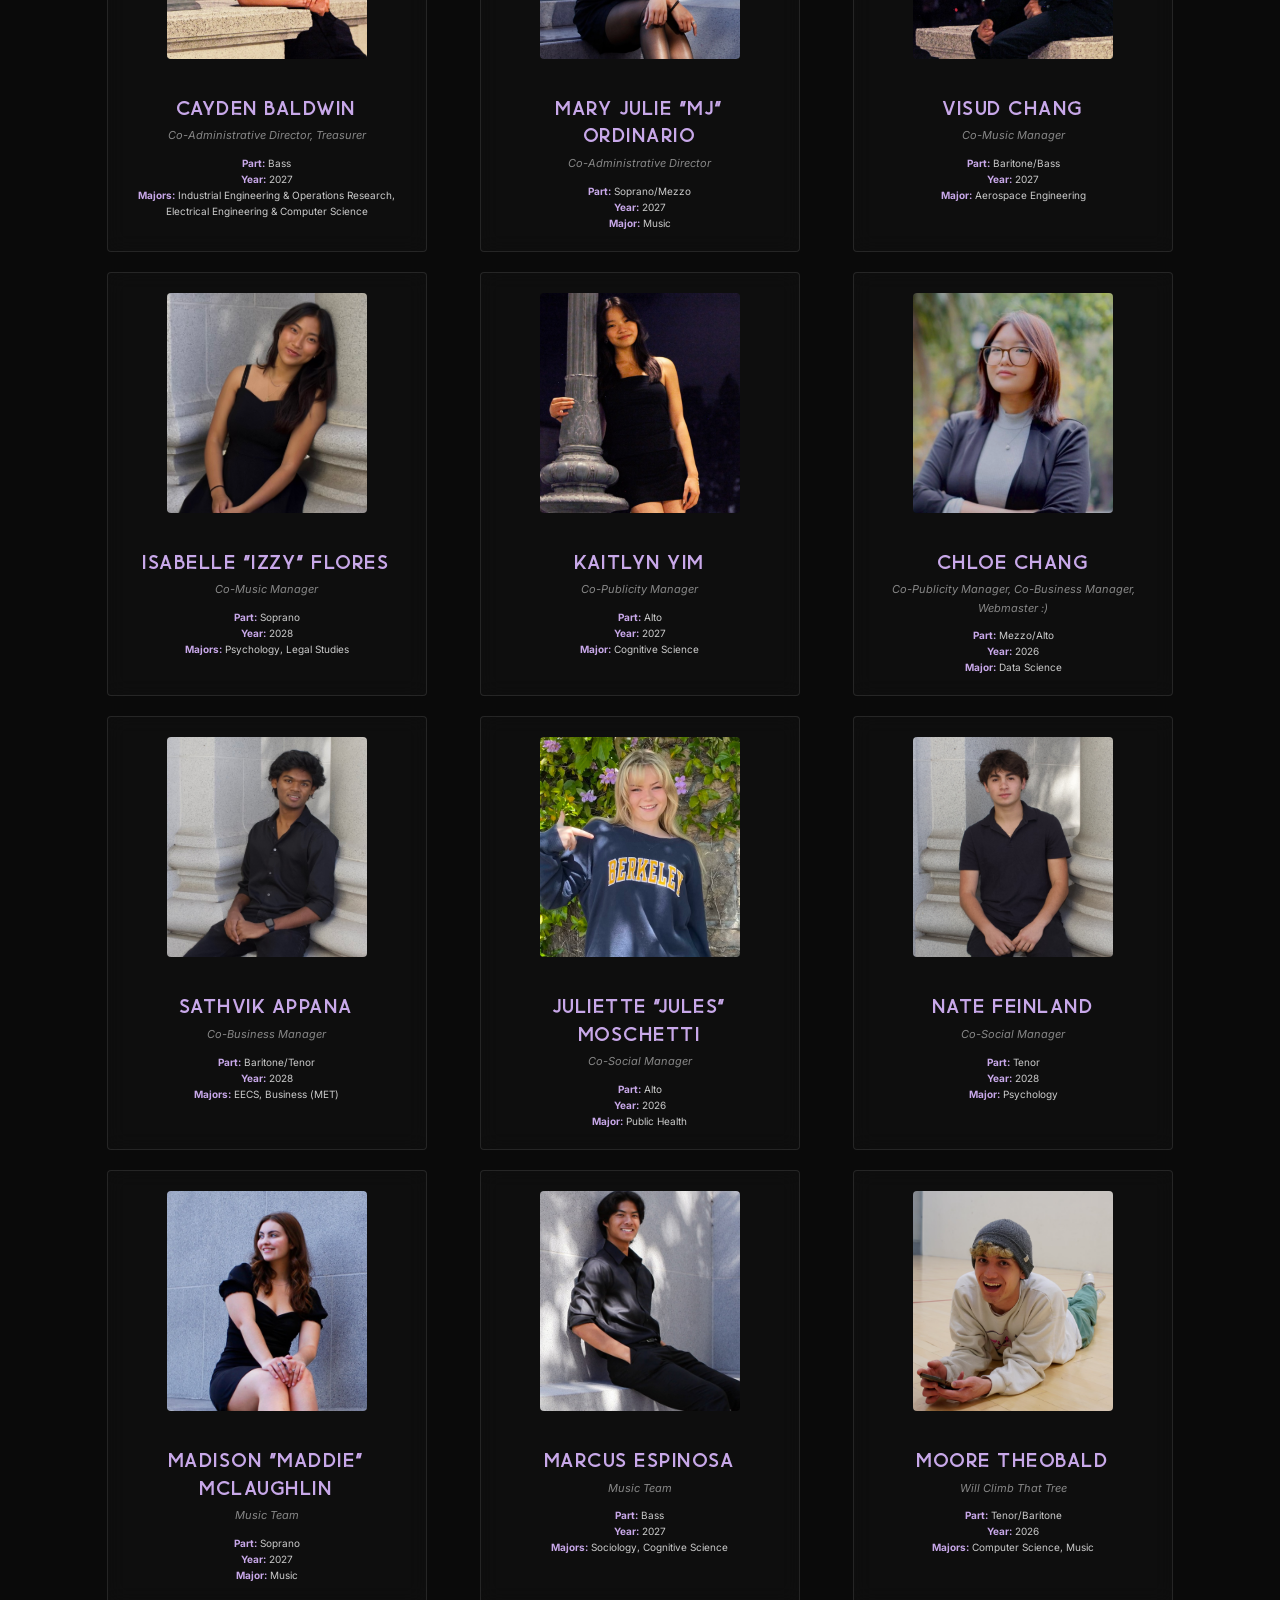
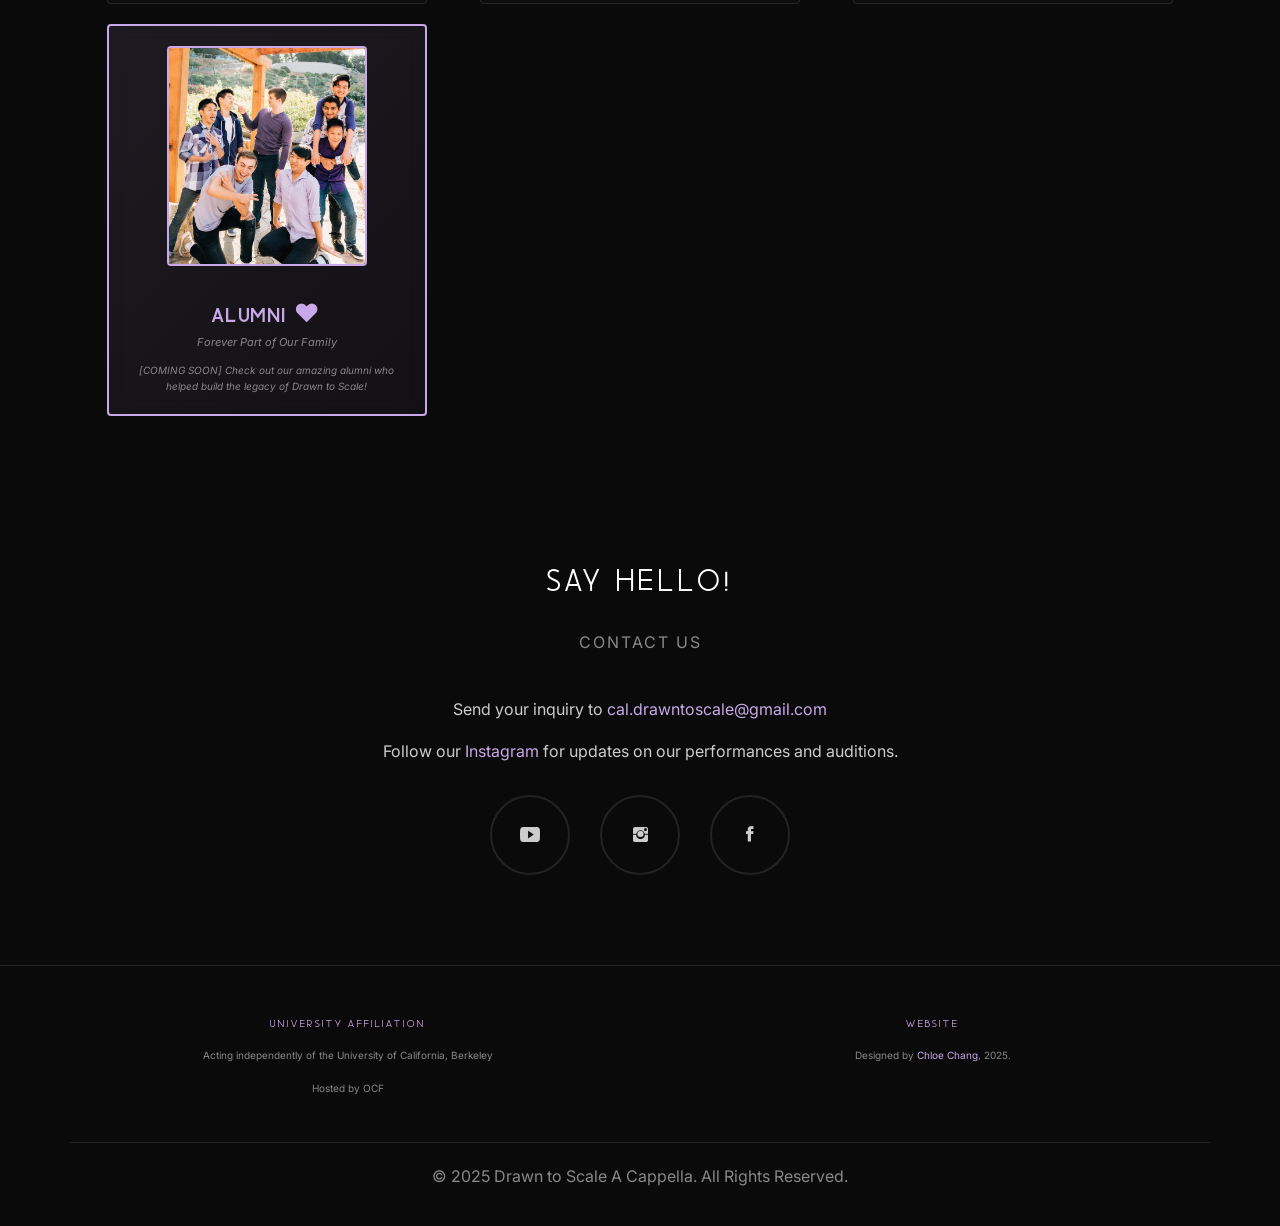
==== commit 8cf6658e: "cleaned css redundancy across all pages" ====
--- a/about.html
+++ b/about.html
@@ -14,38 +14,6 @@
     <link rel="stylesheet" href="./assets/css/main.css">
     
     <style>
-        /* Minimal page-specific adjustments to work with existing CSS */
-        .about-page {
-            margin-top: 0 !important;
-            padding-top: 0 !important;
-        }
-        
-        .about-page .page-header {
-            margin-top: 0 !important;
-            padding-top: 0 !important;
-            margin-bottom: 0 !important;
-            border-bottom: none !important;
-            position: relative !important;
-            top: 0 !important;
-        }
-        
-        .about-page .navbar-default {
-            padding: 2rem 0 !important;
-            margin-top: 0 !important;
-            position: fixed !important;
-            top: 0 !important;
-            z-index: 1000 !important;
-        }
-        
-        /* Remove white line between sections */
-        .about-page .section:first-of-type {
-            margin-top: 0 !important;
-        }
-        
-        .about-page #about-description {
-            border-top: none !important;
-            margin-top: 0 !important;
-        }
 
         /* Ensure team cards are properly sized and responsive */
         .team-grid {
@@ -72,7 +40,7 @@
 
 <body class="about-page">
     <!-- Header -->
-    <section class="page-header" id="header" style="background-image: linear-gradient(rgba(0, 0, 0, 0.4), rgba(0, 0, 0, 0.65)), url('./assets/images/dts_about_bg_image.png');">
+    <section class="page-header" id="header">
         <!-- Navbar -->
         <nav class="navbar navbar-default navbar-fixed-top">
             <div class="container">
--- a/assets/css/main.css
+++ b/assets/css/main.css
@@ -79,7 +79,51 @@
     margin-bottom: 1.5rem;
 }
 
-/*=============== 4. Bootstrap Navbar Override ================*/
+/*=============== 4. Page Layout Resets (CONSOLIDATED) ================*/
+/* Apply consistent page layout to all page types */
+.auditions-page,
+.music-page,
+.about-page {
+    margin-top: 0 !important;
+    padding-top: 0 !important;
+}
+
+.auditions-page .page-header,
+.music-page .page-header,
+.about-page .page-header {
+    margin-top: 0 !important;
+    padding-top: 0 !important;
+    margin-bottom: 0 !important;
+    border-bottom: none !important;
+    position: relative !important;
+    top: 0 !important;
+}
+
+/* Navbar consistency across all pages */
+.auditions-page .navbar-default,
+.music-page .navbar-default,
+.about-page .navbar-default {
+    padding: 2rem 0 !important;
+    margin-top: 0 !important;
+    position: fixed !important;
+    top: 0 !important;
+    z-index: 1000 !important;
+}
+
+/* Remove white lines between sections */
+.auditions-page .section:first-of-type,
+.music-page .section:first-of-type,
+.about-page .section:first-of-type {
+    margin-top: 0 !important;
+}
+
+.music-page .section.section-dark,
+.about-page #about-description {
+    border-top: none !important;
+    margin-top: 0 !important;
+}
+
+/*=============== 5. Bootstrap Navbar Override ================*/
 .navbar-default,
 .navbar.navbar-default {
     background: transparent !important;
@@ -319,7 +363,7 @@
     }
 }
 
-/*=============== 5. Header & Hero Sections ================*/
+/*=============== 6. Header & Hero Sections (CONSOLIDATED) ================*/
 
 /* Main Hero Section (Index Page) */
 .header {
@@ -336,7 +380,7 @@
     padding-top: 60px;
 }
 
-/* Other Page Headers */
+/* Other Page Headers - Consolidated Background Styles */
 .page-header {
     min-height: 60vh;
     display: flex;
@@ -346,21 +390,21 @@
     padding-top: 0 !important;
     padding-bottom: 60px;
     position: relative;
-}
-
+    background-size: cover;
+    background-position: center;
+}
+
+/* Individual page backgrounds */
 .about-page .page-header {
-    background: url('../images/dts_about_bg_image.png') no-repeat center center;
-    background-size: cover;
+    background-image: linear-gradient(rgba(0, 0, 0, 0.4), rgba(0, 0, 0, 0.65)), url('../images/dts_about_bg_image.png');
 }
 
 .auditions-page .page-header {
-    background: url('../images/dts_auditions_bg_image.png') no-repeat center center;
-    background-size: cover;
+    background-image: linear-gradient(rgba(0, 0, 0, 0.4), rgba(0, 0, 0, 0.65)), url('../images/dts_auditions_bg_image.png');
 }
 
 .music-page .page-header {
-    background: url('../images/dts_music_bg_image.png') no-repeat center center;
-    background-size: cover;
+    background-image: linear-gradient(rgba(0, 0, 0, 0.4), rgba(0, 0, 0, 0.65)), url('../images/dts_music_bg_image.png');
 }
 
 /* Hero Content */
@@ -440,7 +484,7 @@
     animation: fadeInUp 1s ease 0.3s forwards;
 }
 
-/*=============== 6. Section Styles ================*/
+/*=============== 7. Section Styles ================*/
 .section {
     padding: 6rem 0;
     position: relative;
@@ -474,7 +518,7 @@
     margin-top: -1px;
 }
 
-/*=============== 7. About & Card Components ================*/
+/*=============== 8. About & Card Components ================*/
 .about-content {
     max-width: 800px;
     margin: 0 auto;
@@ -663,7 +707,7 @@
     border: 2px solid var(--primary);
 }
 
-/*=============== 8. Music & Video Sections ================*/
+/*=============== 9. Music & Video Sections ================*/
 .music-section {
     background: var(--bg);
     padding: 8rem 0;
@@ -690,7 +734,7 @@
     border-radius: 4px;
 }
 
-/*=============== 9. Contact Section ================*/
+/*=============== 10. Contact Section ================*/
 .contact-section {
     background: var(--bg);
     padding: 6rem 0;
@@ -739,7 +783,7 @@
     text-decoration: none;
 }
 
-/*=============== 10. Footer ================*/
+/*=============== 11. Footer ================*/
 footer {
     background: var(--bg) !important;
     padding: 4rem 0 2rem !important;
@@ -782,7 +826,7 @@
     font-size: 0.9rem !important;
 }
 
-/*=============== 11. Button Components ================*/
+/*=============== 12. Button Components ================*/
 .btn-primary {
     background: var(--primary);
     border: 2px solid var(--primary);
@@ -825,7 +869,7 @@
     text-decoration: none;
 }
 
-/*=============== 12. Utility Classes ================*/
+/*=============== 13. Utility Classes ================*/
 .fade-in {
     opacity: 0;
     transform: translateY(30px);
@@ -853,7 +897,7 @@
     color: var(--text-muted) !important;
 }
 
-/*=============== 13. Animations ================*/
+/*=============== 14. Animations ================*/
 @keyframes fadeInUp {
     from {
         opacity: 0;
@@ -878,7 +922,7 @@
     animation: pulse 2s infinite;
 }
 
-/*=============== 14. Mobile Responsive ================*/
+/*=============== 15. Mobile Responsive ================*/
 @media (max-width: 768px) {
     body {
         font-size: 18px;
@@ -1061,7 +1105,7 @@
     }
 }
 
-/*=============== 15. Bootstrap Compatibility Fixes ================*/
+/*=============== 16. Bootstrap Compatibility Fixes ================*/
 /* Ensure Bootstrap classes work correctly */
 .collapse {
     display: none;
@@ -1095,7 +1139,7 @@
     z-index: 1030;
 }
 
-/*=============== 16. Legacy Compatibility Classes ================*/
+/*=============== 17. Legacy Compatibility Classes ================*/
 /* Keep some legacy styles for backward compatibility */
 .dark-mode {
     color: var(--text-secondary);
@@ -1126,7 +1170,7 @@
 .white2 { color: var(--text-primary); }
 .black { color: var(--text-primary); }
 
-/*=============== 17. Additional Mobile Improvements ================*/
+/*=============== 18. Additional Mobile Improvements ================*/
 /* Improve touch targets on mobile */
 @media (max-width: 768px) {
     a, button, .btn, .navbar-toggle {
@@ -1178,13 +1222,6 @@
 }
 
 /* Enhanced About Description Container */
-.about-content {
-    max-width: 800px;
-    margin: 0 auto;
-    text-align: center;
-    padding: 0 2rem;
-}
-
 .about-description-container {
     background: rgba(255, 255, 255, 0.02);
     border: 1px solid var(--border);
@@ -1249,7 +1286,7 @@
     color: var(--primary-hover);
 }
 
-/* Mobile Responsive */
+/* Mobile Responsive for About Description */
 @media (max-width: 768px) {
     .about-description-container {
         padding: 3rem 2rem;
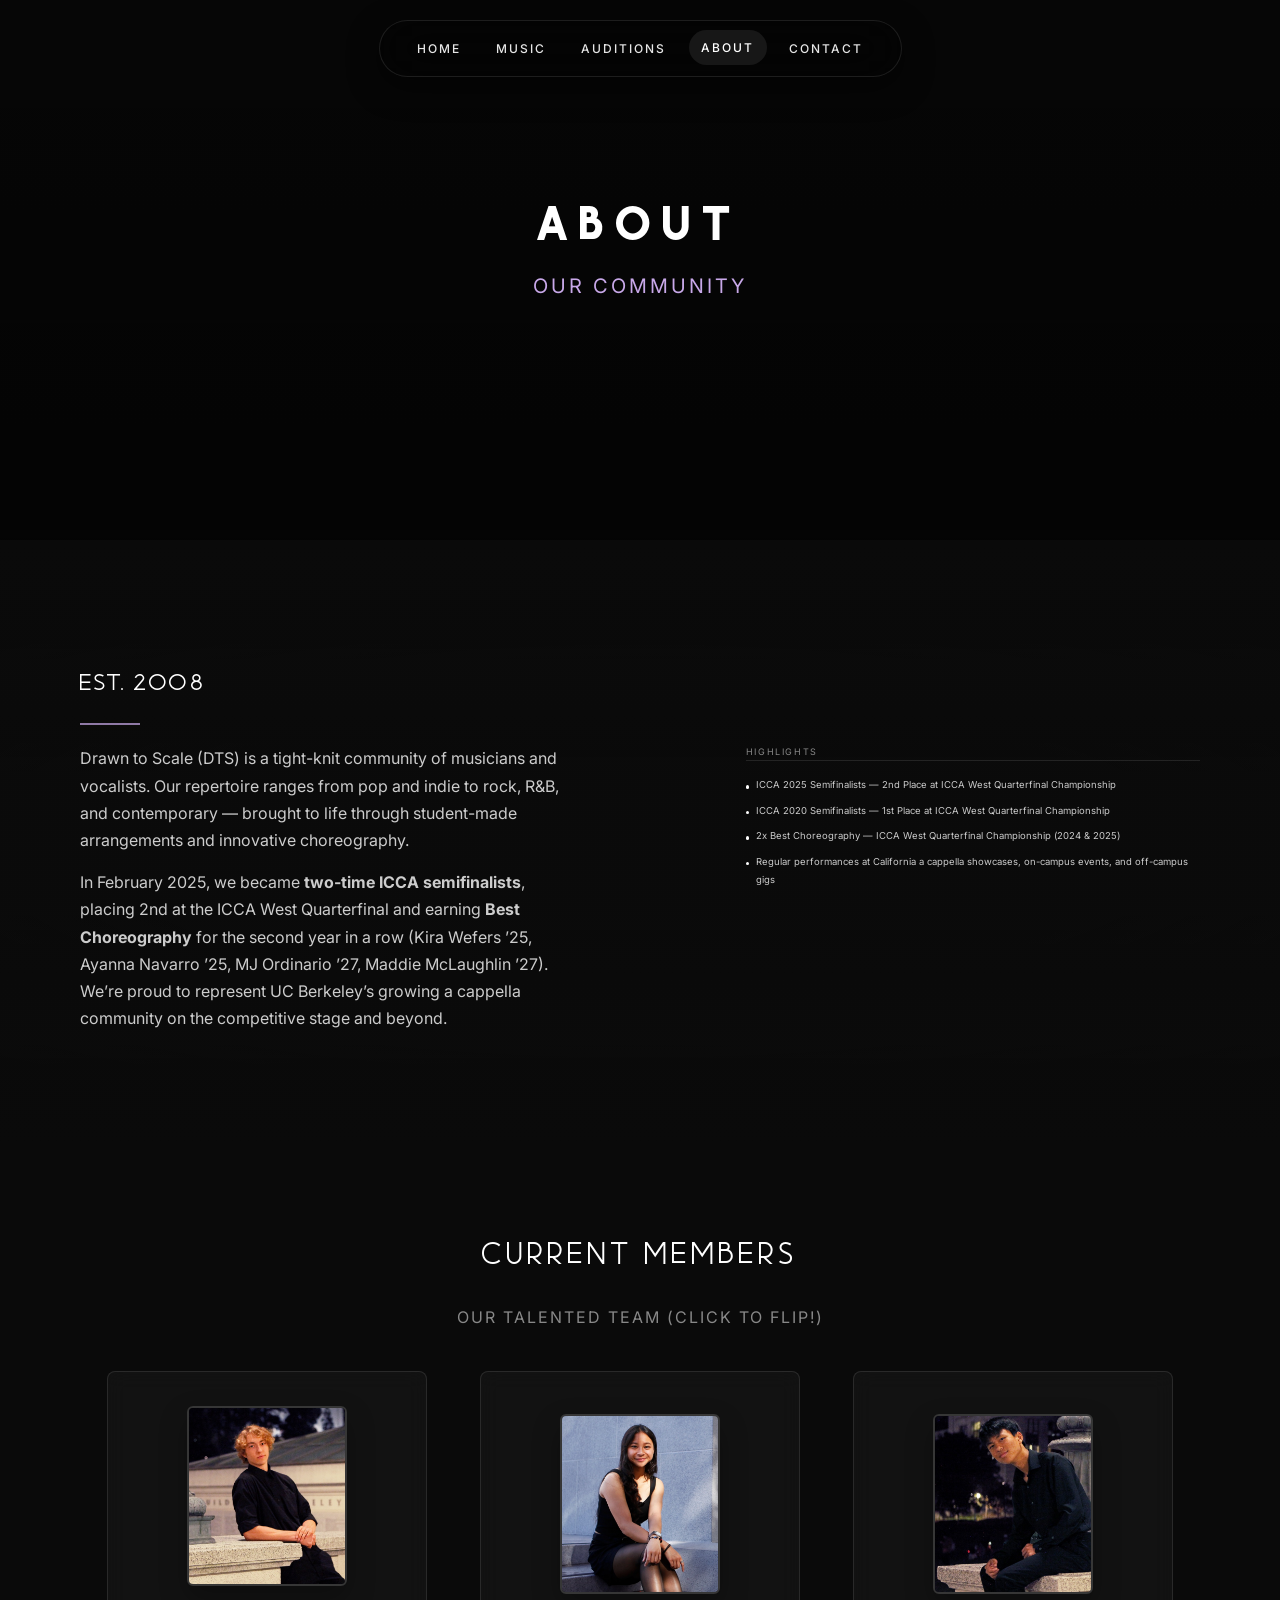
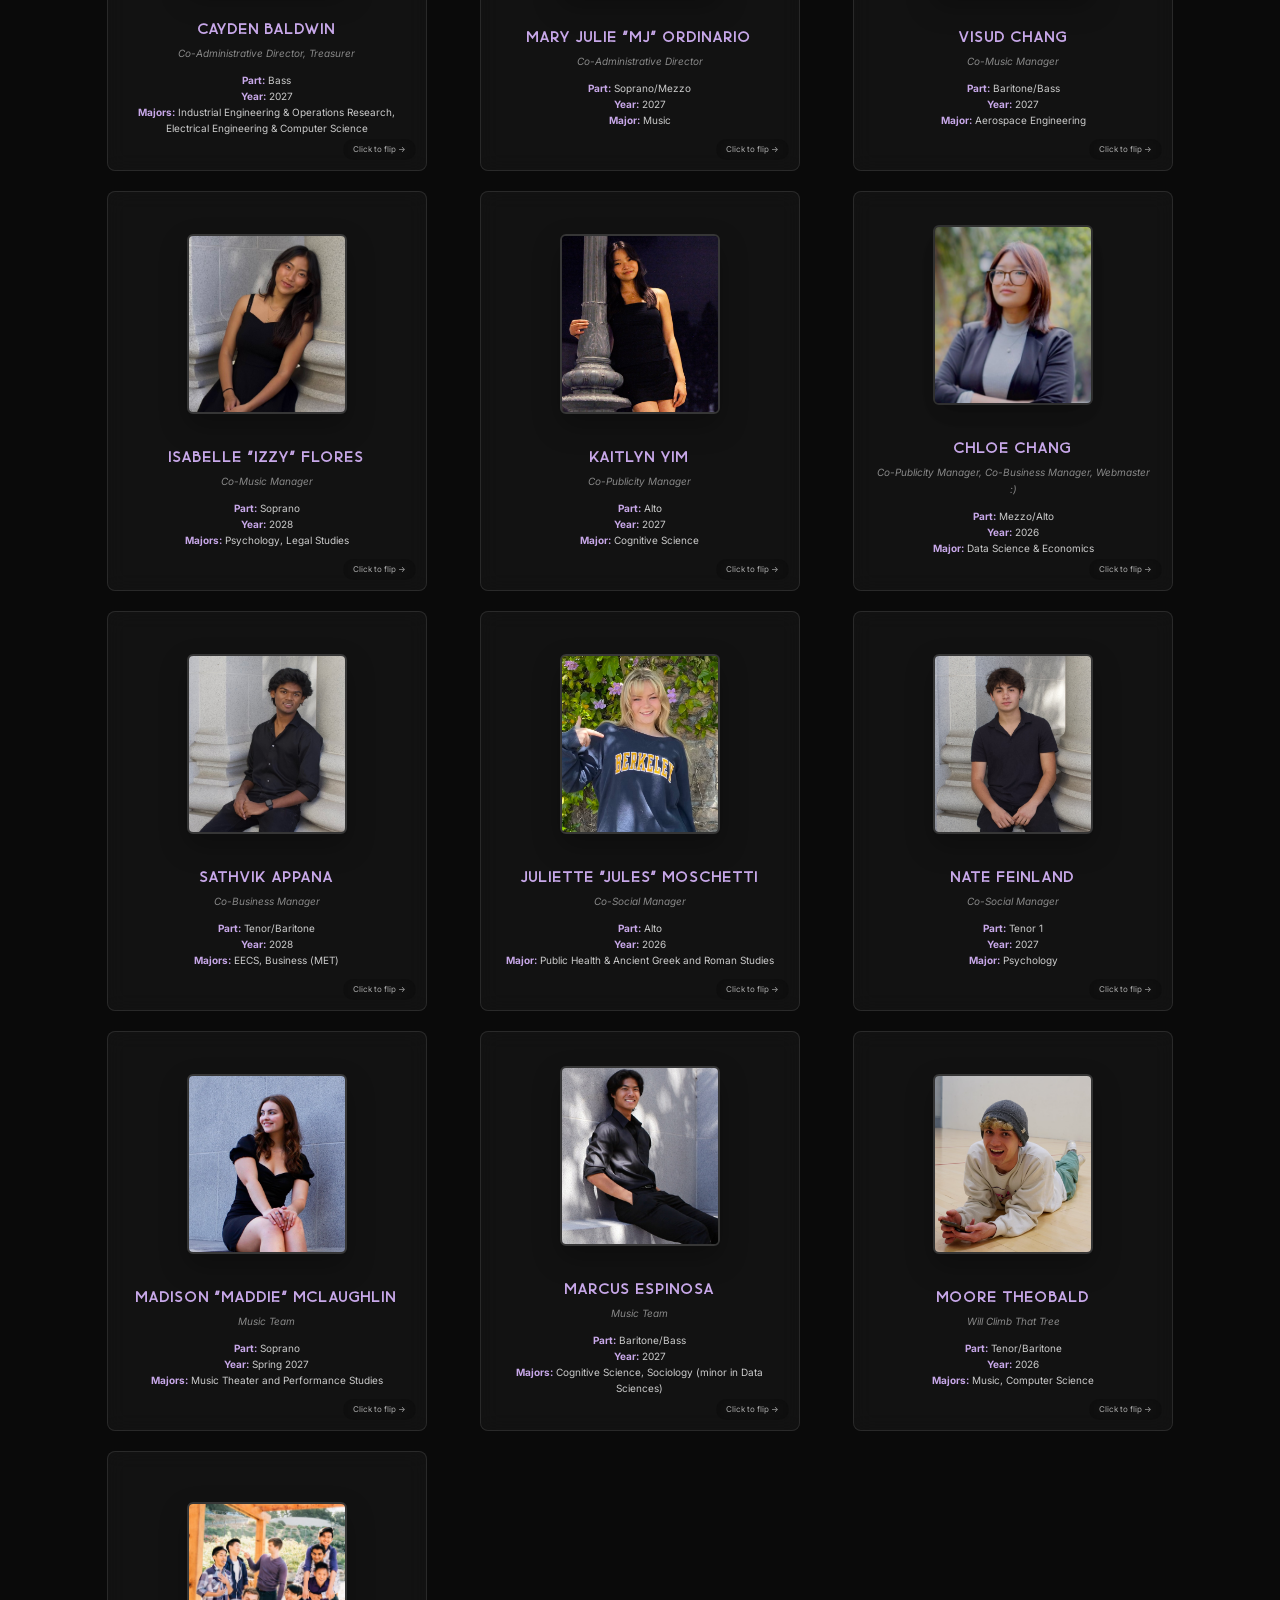
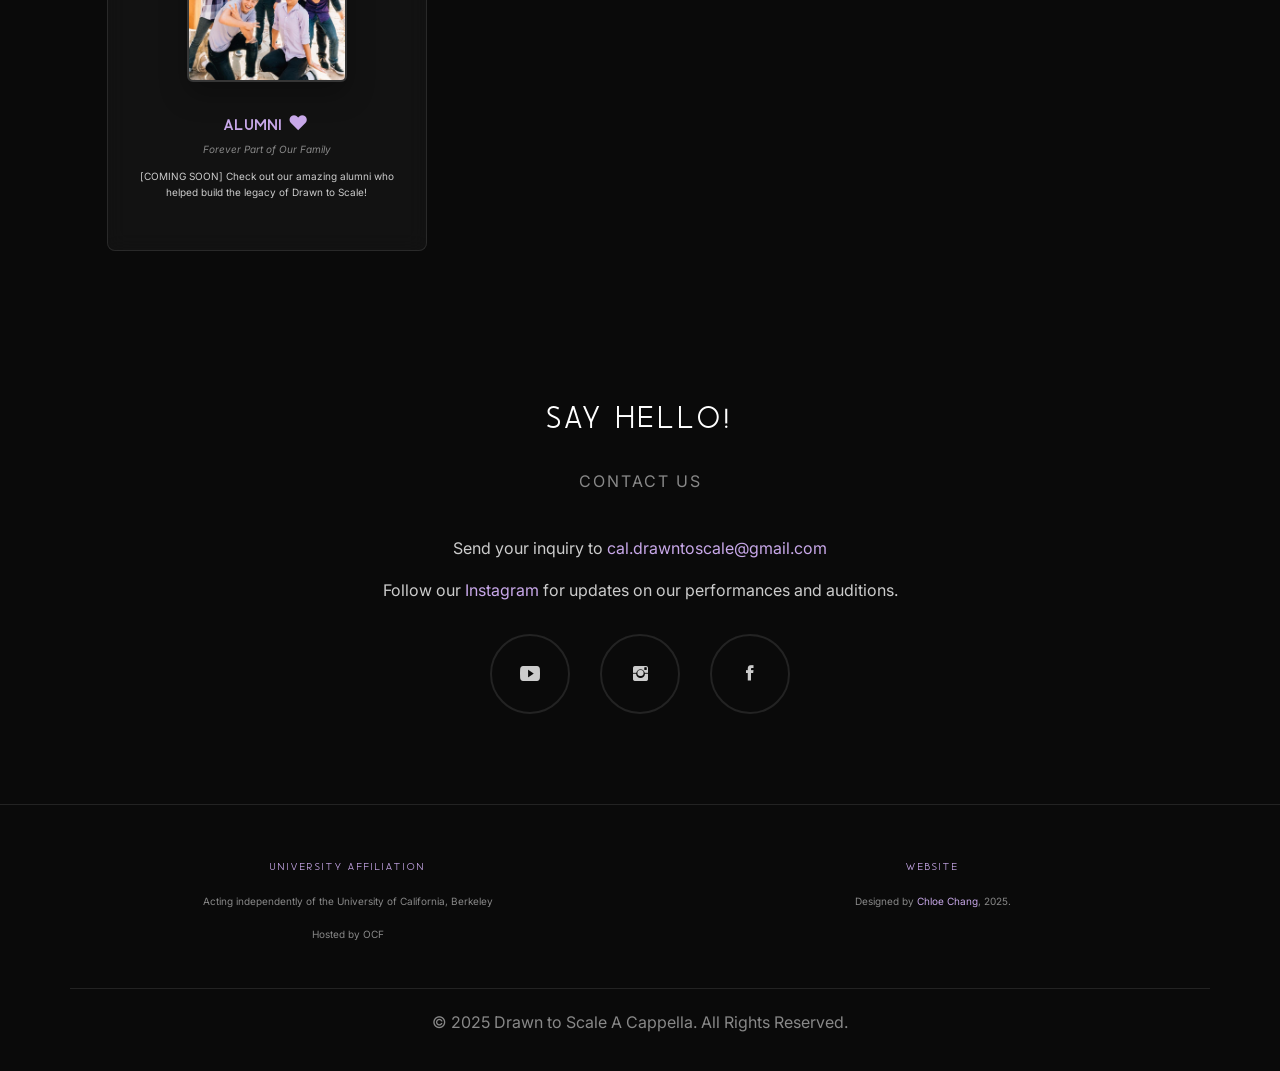
==== commit bda0f7c6: "update" ====
--- a/about.html
+++ b/about.html
@@ -7,33 +7,174 @@
     <link rel="shortcut icon" type="image/jpg" href="assets/images/favicon/favicon.ico"/>
 
     <!-- CSS -->
-    <link rel="stylesheet" href="./assets/css/bootstrap.min.css">
-    <link rel="stylesheet" href="./assets/css/ionicons.min.css">
-    <link rel="stylesheet" href="./assets/css/owl.carousel.css">
-    <link rel="stylesheet" href="./assets/css/owl.theme.css">
-    <link rel="stylesheet" href="./assets/css/main.css">
+    <link rel="stylesheet" href="./assets/css/bootstrap.min.css?v=2.0">
+    <link rel="stylesheet" href="./assets/css/ionicons.min.css?v=2.0">
+    <link rel="stylesheet" href="./assets/css/owl.carousel.css?v=2.0">
+    <link rel="stylesheet" href="./assets/css/owl.theme.css?v=2.0">
+    <link rel="stylesheet" href="./assets/css/main.css?v=1.1">
     
     <style>
-
-        /* Ensure team cards are properly sized and responsive */
-        .team-grid {
-            display: grid;
+        /* ==== Team bios: True 3D flip cards (integrates with your variables) ==== */
+
+        .team-grid{
+            display:grid;
             grid-template-columns: repeat(auto-fit, minmax(280px, 1fr));
-            gap: 2rem;
-            margin-top: 4rem;
-            padding: 0 2rem;
-            justify-items: center;
-        }
-
-        .team-card {
-            width: 100%;
-            max-width: 320px;
-        }
-
-        /* Alumni card maintains existing styling from main.css */
-        .alumni-card .team-details {
-            font-style: italic;
-            color: var(--text-muted);
+            gap:2rem;
+            margin-top:4rem;
+            padding:0 2rem;
+            justify-items:center;
+        }
+
+        .flip-card{
+            width:100%;
+            max-width:320px;
+            height:400px;
+            perspective:1500px;
+            cursor:pointer;
+            position:relative;
+            background:transparent;
+            opacity:0;
+            transform:translateY(50px) rotateY(-15deg);
+            transition:opacity .8s ease, transform .8s ease;
+        }
+        .flip-card.visible{
+            opacity:1;
+            transform:translateY(0) rotateY(0deg);
+        }
+
+        .flip-card-inner{
+            position:relative;
+            width:100%;
+            height:100%;
+            transform-style:preserve-3d;
+            transform-origin:center center;
+            transition:transform .6s cubic-bezier(0.25,0.46,0.45,0.94);
+            border-radius:8px;
+        }
+        .flip-card.flipped .flip-card-inner{ transform: rotateY(180deg); }
+
+        .flip-face{
+            position:absolute;
+            inset:0;
+            backface-visibility:hidden;
+            -webkit-backface-visibility:hidden;
+            border-radius:8px;
+            padding:2rem;
+            display:flex;
+            flex-direction:column;
+            justify-content:center;
+            align-items:center;
+            border:1px solid var(--border);
+            background: rgba(255,255,255,.035);
+            backdrop-filter: blur(10px);
+            overflow:hidden;
+            text-align:center;
+            transition: all .3s;
+        }
+        .flip-face.back{
+            transform: rotateY(180deg);
+            justify-content:flex-start;
+            padding-top:1.25rem;
+            background:
+                linear-gradient(135deg, rgba(200,168,233,.12), rgba(200,168,233,.04)),
+                rgba(10,10,10,.9);
+        }
+
+        .flip-card:hover .flip-card-inner{
+            transform: translateY(-8px) rotateX(5deg);
+        }
+        .flip-card.flipped:hover .flip-card-inner{
+            transform: translateY(-8px) rotateX(-5deg) rotateY(180deg);
+        }
+
+        .flip-photo{
+            width:160px;
+            height:180px;
+            border-radius:6px;
+            object-fit:cover;
+            object-position:center;
+            margin-bottom:1rem;
+            border:2px solid rgba(255,255,255,.15);
+            box-shadow:0 12px 28px rgba(0,0,0,.28);
+            transition: transform .3s, border-color .3s, box-shadow .3s;
+            position:relative;
+            z-index:1;
+        }
+        .flip-card:hover .flip-photo{
+            transform: translateZ(16px) scale(1.04);
+            box-shadow: 0 20px 45px rgba(0,0,0,.6);
+        }
+
+        .flip-name{
+            font-family:'Momcake-Thin','Inter',sans-serif;
+            font-size: var(--font-2xl);
+            font-weight:800;
+            letter-spacing:2px;
+            color:var(--primary);
+            margin-bottom:.5rem;
+            position:relative;
+            z-index:1;
+        }
+        .flip-role{
+            color:var(--text-muted);
+            font-size:var(--font-sm);
+            margin-bottom:1rem;
+            font-style:italic;
+            position:relative;
+            z-index:1;
+        }
+        .flip-front-details{
+            color:var(--text-secondary);
+            font-size:var(--font-sm);
+            line-height:var(--leading-normal);
+        }
+        .flip-front-details strong{ color: var(--primary); }
+
+        .flip-bio{
+            width:100%;
+            text-align:left;
+            font-size:var(--font-xs);
+            line-height:1.5;
+            color:var(--text-secondary);
+            overflow-y:auto;
+            padding-right:8px;
+        }
+        .flip-bio::-webkit-scrollbar{ width:4px; }
+        .flip-bio::-webkit-scrollbar-track{ background: rgba(255,255,255,.08); border-radius:2px; }
+        .flip-bio::-webkit-scrollbar-thumb{ background: rgba(200,168,233,.5); border-radius:2px; }
+
+        .bio-row{ display:flex; flex-wrap:wrap; gap:.4rem .6rem; margin-bottom:.8rem; }
+        .bio-label{ min-width:78px; color:var(--primary); font-weight:600; }
+        .bio-val{ color:var(--text-secondary); flex:1; }
+
+        .flip-hint{
+            position:absolute;
+            bottom:1rem;
+            right:1rem;
+            color:rgba(255,255,255,.65);
+            font-size:.8rem;
+            background: rgba(0,0,0,.28);
+            padding:4px 10px;
+            border-radius:12px;
+            backdrop-filter: blur(10px);
+            z-index:2;
+        }
+
+        /* Alumni: no flip */
+        .flip-card.alumni{ cursor:default; }
+        .flip-card.alumni .flip-card-inner{ transform:none !important; }
+        .flip-card.alumni .flip-face.back{ display:none; }
+
+        /* Mobile tweaks */
+        @media (max-width: 768px){
+            .flip-card{ height:380px; max-width:300px; perspective:1200px; }
+            .flip-photo{ width:140px; height:160px; }
+            .flip-name{ font-size: var(--font-xl); }
+        }
+        @media (max-width: 480px){
+            .flip-card{ height:360px; max-width:280px; perspective:1000px; }
+            .flip-face{ padding:1.5rem; }
+            .flip-photo{ width:120px; height:140px; }
         }
     </style>
 </head>
@@ -46,7 +187,7 @@
             <div class="container">
                 <!-- Brand -->
                 <div class="navbar-header">
-                    <button type="button" class="navbar-toggle collapsed" data-toggle="collapse" data-target="#main-navbar">
+                    <button type="button" class="navbar-toggle collapsed" data-toggle="collapse" data-target="#main-navbar" aria-expanded="false">
                         <span class="sr-only">Toggle navigation</span>
                         <span class="icon-bar"></span>
                         <span class="icon-bar"></span>
@@ -59,10 +200,10 @@
                 <div class="collapse navbar-collapse" id="main-navbar">
                     <ul class="nav navbar-nav navbar-center">
                         <li><a href="/">Home</a></li>
-                        <li><a href="/music.html">Music</a></li>
-                        <li><a href="/auditions.html">Auditions</a></li>
-                        <li class="active"><a href="/about.html">About</a></li>
-                        <li><a href="/index.html#contact">Contact</a></li>
+                        <li><a href="/music">Music</a></li>
+                        <li><a href="/auditions">Auditions</a></li>
+                        <li class="active"><a href="/about">About</a></li>
+                        <li><a href="/#contact">Contact</a></li>
                     </ul>
                 </div>
             </div>
@@ -76,186 +217,459 @@
         </div>
     </section>
 
-    <!-- About Description Section -->
+    <!-- About Description -->
     <section id="about-description" class="section fade-in">
-        <div class="container">
-            <div class="about-content">
-                <div class="about-description-container">
-                    <p class="about-description">
-                        Drawn to Scale (DTS) is <b>UC Berkeley's competitive co-ed a cappella group</b>, founded in 2008. We are a tight-knit community of passionate musicians and talented singers, dedicated to making great music while letting each of our members' unique styles shine. Our repertoire ranges from pop and indie to rock, R&B, and contemporary, brought to life through student-made arrangements and innovative choreography.
-                    </p>
-                    <p class="about-description">
-                        In February 2025, DTS become <b>two-time ICCA Semifinalists</b>, placing 2nd at the ICCA West Quarterfinal, and earning Best Choreography for the second year in a row (Choreography by: Kira Wefers '25, Ayanna Navarro '25, MJ Ordinario '27, Maddie McLaughlin '27). With these accomplishments, we're proud to represent UC Berkeley's growing a cappella community on the competitive stage and beyond.
-                    </p>
-                </div>
+        <div class="about-wrap">
+          <div class="about-description-container">
+            <h2 class="about-lede">
+                EST. 2008
+            </h2>
+            <div class="about-underline"></div>
+      
+            <div class="about-columns">
+              <!-- left: free-flow body -->
+              <div class="about-body">
+                <p>
+                  Drawn to Scale (DTS) is a tight-knit community of musicians and vocalists.
+                  Our repertoire ranges from pop and indie to rock, R&amp;B, and contemporary —
+                  brought to life through student-made arrangements and innovative choreography.
+                </p>
+                <p>
+                  In February 2025, we became <b>two-time ICCA semifinalists</b>, placing 2nd at the
+                  ICCA West Quarterfinal and earning <b>Best Choreography</b> for the second year in a row
+                  (Kira Wefers ’25, Ayanna Navarro ’25, MJ Ordinario ’27, Maddie McLaughlin ’27).
+                  We’re proud to represent UC Berkeley’s growing a cappella community on the competitive stage and beyond.
+                </p>
+              </div>
+      
+              <!-- right: light “aside” blocks like the inspo -->
+              <aside class="about-aside">
+                <div>
+                  <div class="about-tag">Highlights</div>
+                  <div class="about-aside-card">
+                    <ul class="about-list bullets">
+                      <li>ICCA 2025 Semifinalists — 2nd Place at ICCA West Quarterfinal Championship</li>
+                      <li>ICCA 2020 Semifinalists — 1st Place at ICCA West Quarterfinal Championship</li>
+                      <li>2x Best Choreography — ICCA West Quarterfinal Championship (2024 & 2025)</li>
+                      <li>Regular performances at California a cappella showcases, on-campus events, and off-campus gigs</li>
+                    </ul>
+                  </div>
+                </div>
+              </aside>
             </div>
+          </div>
         </div>
-    </section>
+      </section>
 
     <!-- Team Section -->
     <section id="team" class="section section-dark">
         <div class="container">
             <h2 class="section-title">Current Members</h2>
-            <p class="section-subtitle">Our Talented Team</p>
+            <p class="section-subtitle">Our Talented Team (Click to flip!)</p>
             
             <div class="team-grid">
                 <!-- Cayden Baldwin -->
-                <div class="team-card">
-                    <img src="./assets/images/members/avatar_cayden_baldwin.jpg" class="team-img" loading="lazy" alt="Cayden Baldwin">
-                    <h3>Cayden Baldwin</h3>
-                    <p class="team-role">Co-Administrative Director, Treasurer</p>
-                    <div class="team-details">
-                        <strong>Part:</strong> Bass<br>
-                        <strong>Year:</strong> 2027<br>
-                        <strong>Majors:</strong> Industrial Engineering & Operations Research, Electrical Engineering & Computer Science
+                <div class="flip-card">
+                    <div class="flip-card-inner">
+                        <div class="flip-face front">
+                            <img src="./assets/images/members/avatar_cayden_baldwin.jpg" class="flip-photo" loading="lazy" alt="Cayden Baldwin">
+                            <h3 class="flip-name">Cayden Baldwin</h3>
+                            <p class="flip-role">Co-Administrative Director, Treasurer</p>
+                            <div class="flip-front-details">
+                                <strong>Part:</strong> Bass<br>
+                                <strong>Year:</strong> 2027<br>
+                                <strong>Majors:</strong> Industrial Engineering &amp; Operations Research, Electrical Engineering &amp; Computer Science
+                            </div>
+                            <div class="flip-hint">Click to flip →</div>
+                        </div>
+                        <div class="flip-face back">
+                            <h3 class="flip-name" style="font-size: var(--font-xl); margin-bottom: .8rem;">Cayden Baldwin</h3>
+                            <div class="flip-bio">
+                                <div class="bio-row"><span class="bio-label">Tagline:</span><span class="bio-val">Recipient of “Uppy!” Award (he is very excited at the prospect of lifting someone in our set)</span></div>
+                                <div class="bio-row"><span class="bio-label">Part:</span><span class="bio-val">Bass</span></div>
+                                <div class="bio-row"><span class="bio-label">Year:</span><span class="bio-val">2027</span></div>
+                                <div class="bio-row"><span class="bio-label">Member From:</span><span class="bio-val">Fall 2023</span></div>
+                                <div class="bio-row"><span class="bio-label">Major:</span><span class="bio-val">Industrial Engineering &amp; Operations Research + Electrical Engineering &amp; Computer Science</span></div>
+                                <div class="bio-row"><span class="bio-label">Hometown:</span><span class="bio-val">Albany, CA</span></div>
+                                <div class="bio-row"><span class="bio-label">Interests:</span><span class="bio-val">recommend me anything and I’ll add it to my one 111hr playlist :)</span></div>
+                                <div class="bio-row"><span class="bio-label">Bio:</span><span class="bio-val">currently teaching myself html so I can make edits to this website, might be back later to write a longer bio</span></div>
+                                <div class="bio-row"><span class="bio-label">Random:</span><span class="bio-val">im learning how to edit this website gimmie a bit</span></div>
+                            </div>
+                            <div class="flip-hint">← Click to flip back</div>
+                        </div>
                     </div>
                 </div>
 
                 <!-- MJ Ordinario -->
-                <div class="team-card">
-                    <img src="./assets/images/members/avatar_mj_ordinario.jpg" class="team-img" loading="lazy" alt="MJ Ordinario">
-                    <h3>Mary Julie "MJ" Ordinario</h3>
-                    <p class="team-role">Co-Administrative Director</p>
-                    <div class="team-details">
-                        <strong>Part:</strong> Soprano/Mezzo<br>
-                        <strong>Year:</strong> 2027<br>
-                        <strong>Major:</strong> Music
+                <div class="flip-card">
+                    <div class="flip-card-inner">
+                        <div class="flip-face front">
+                            <img src="./assets/images/members/avatar_mj_ordinario.jpg" class="flip-photo" loading="lazy" alt="MJ Ordinario">
+                            <h3 class="flip-name">Mary Julie "MJ" Ordinario</h3>
+                            <p class="flip-role">Co-Administrative Director</p>
+                            <div class="flip-front-details">
+                                <strong>Part:</strong> Soprano/Mezzo<br>
+                                <strong>Year:</strong> 2027<br>
+                                <strong>Major:</strong> Music
+                            </div>
+                            <div class="flip-hint">Click to flip →</div>
+                        </div>
+                        <div class="flip-face back">
+                            <h3 class="flip-name" style="font-size: var(--font-xl); margin-bottom: .8rem;">MJ Ordinario</h3>
+                            <div class="flip-bio">
+                                <!-- No tagline shown -->
+                                <div class="bio-row"><span class="bio-label">Part:</span><span class="bio-val">Soprano/Mezzo</span></div>
+                                <div class="bio-row"><span class="bio-label">Year:</span><span class="bio-val">2027</span></div>
+                                <div class="bio-row"><span class="bio-label">Member From:</span><span class="bio-val">Fall 2023</span></div>
+                                <div class="bio-row"><span class="bio-label">Major:</span><span class="bio-val">Music</span></div>
+                                <div class="bio-row"><span class="bio-label">Hometown:</span><span class="bio-val">Bellflower, CA</span></div>
+                                <div class="bio-row"><span class="bio-label">Interests:</span><span class="bio-val">All of the above</span></div>
+                                <div class="bio-row"><span class="bio-label">Bio:</span><span class="bio-val">MJ can often be found wasting her time scrolling through homework tabs in MLK or locking in at her second home (Morrison/CCB practice rooms). She typically keeps her headphones on in public spaces, but if you stop and say hi, she’s more than willing to have a yap session!</span></div>
+                                <div class="bio-row"><span class="bio-label">Random:</span><span class="bio-val">MJ becomes nocturnal regularly, especially over breaks.</span></div>
+                            </div>
+                            <div class="flip-hint">← Click to flip back</div>
+                        </div>
                     </div>
                 </div>
 
                 <!-- Visud Chang -->
-                <div class="team-card">
-                    <img src="./assets/images/members/avatar_visud_chang.jpg" class="team-img" loading="lazy" alt="Visud Chang">
-                    <h3>Visud Chang</h3>
-                    <p class="team-role">Co-Music Manager</p>
-                    <div class="team-details">
-                        <strong>Part:</strong> Baritone/Bass<br>
-                        <strong>Year:</strong> 2027<br>
-                        <strong>Major:</strong> Aerospace Engineering
+                <div class="flip-card">
+                    <div class="flip-card-inner">
+                        <div class="flip-face front">
+                            <img src="./assets/images/members/avatar_visud_chang.jpg" class="flip-photo" loading="lazy" alt="Visud Chang">
+                            <h3 class="flip-name">Visud Chang</h3>
+                            <p class="flip-role">Co-Music Manager</p>
+                            <div class="flip-front-details">
+                                <strong>Part:</strong> Baritone/Bass<br>
+                                <strong>Year:</strong> 2027<br>
+                                <strong>Major:</strong> Aerospace Engineering
+                            </div>
+                            <div class="flip-hint">Click to flip →</div>
+                        </div>
+                        <div class="flip-face back">
+                            <h3 class="flip-name" style="font-size: var(--font-xl); margin-bottom: .8rem;">Visud Chang</h3>
+                            <div class="flip-bio">
+                                <div class="bio-row"><span class="bio-label">Tagline:</span><span class="bio-val">Sauce Dropper</span></div>
+                                <div class="bio-row"><span class="bio-label">Part:</span><span class="bio-val">Baritone, Bass</span></div>
+                                <div class="bio-row"><span class="bio-label">Year:</span><span class="bio-val">2027</span></div>
+                                <div class="bio-row"><span class="bio-label">Member From:</span><span class="bio-val">Fall 2023</span></div>
+                                <div class="bio-row"><span class="bio-label">Major:</span><span class="bio-val">Aerospace Engineering</span></div>
+                                <div class="bio-row"><span class="bio-label">Hometown:</span><span class="bio-val">Long Beach, CA</span></div>
+                                <div class="bio-row"><span class="bio-label">Interests:</span><span class="bio-val">Pop, Jazz, Broadway, Piano</span></div>
+                                <div class="bio-row"><span class="bio-label">Bio:</span><span class="bio-val">Visud loves musical analysis and watches videos about breaking down songs for fun. He also recently got into pickleball, which he plays occasionally at the RSF (not to be confused with the RFS, where he builds rockets for fun). You can usually find Visud in MLK, where he studies, yaps, and eats Crumbl.</span></div>
+                                <div class="bio-row"><span class="bio-label">Random:</span><span class="bio-val">Visud will play you any song in any style on piano if you ask him to!</span></div>
+                            </div>
+                            <div class="flip-hint">← Click to flip back</div>
+                        </div>
                     </div>
                 </div>
 
                 <!-- Izzy Flores -->
-                <div class="team-card">
-                    <img src="./assets/images/members/avatar_fa24-isabelle-flores.jpg" class="team-img" loading="lazy" alt="Isabelle Flores">
-                    <h3>Isabelle "Izzy" Flores</h3>
-                    <p class="team-role">Co-Music Manager</p>
-                    <div class="team-details">
-                        <strong>Part:</strong> Soprano<br>
-                        <strong>Year:</strong> 2028<br>
-                        <strong>Majors:</strong> Psychology, Legal Studies
+                <div class="flip-card">
+                    <div class="flip-card-inner">
+                        <div class="flip-face front">
+                            <img src="./assets/images/members/avatar_fa24-isabelle-flores.jpg" class="flip-photo" loading="lazy" alt="Isabelle Flores">
+                            <h3 class="flip-name">Isabelle "Izzy" Flores</h3>
+                            <p class="flip-role">Co-Music Manager</p>
+                            <div class="flip-front-details">
+                                <strong>Part:</strong> Soprano<br>
+                                <strong>Year:</strong> 2028<br>
+                                <strong>Majors:</strong> Psychology, Legal Studies
+                            </div>
+                            <div class="flip-hint">Click to flip →</div>
+                        </div>
+                        <div class="flip-face back">
+                            <h3 class="flip-name" style="font-size: var(--font-xl); margin-bottom: .8rem;">Izzy Flores</h3>
+                            <div class="flip-bio">
+                                <div class="bio-row"><span class="bio-label">Tagline:</span><span class="bio-val">Crumbl Sugar Mommy</span></div>
+                                <div class="bio-row"><span class="bio-label">Part:</span><span class="bio-val">Soprano</span></div>
+                                <div class="bio-row"><span class="bio-label">Year:</span><span class="bio-val">2028</span></div>
+                                <div class="bio-row"><span class="bio-label">Member From:</span><span class="bio-val">Fall 2024</span></div>
+                                <div class="bio-row"><span class="bio-label">Major:</span><span class="bio-val">Psychology and Legal Studies</span></div>
+                                <div class="bio-row"><span class="bio-label">Hometown:</span><span class="bio-val">La Verne, CA</span></div>
+                                <div class="bio-row"><span class="bio-label">Interests:</span><span class="bio-val">pop, indie, rnb, and jazz</span></div>
+                                <div class="bio-row"><span class="bio-label">Bio:</span><span class="bio-val">Izzy loves reading (literally loves it — she usually spends her free time reading if she’s not singing) and is a HUGE foodie! She’s down to try anything under the sun and a meal is really the key to her heart. She’s also a big yapper and loves making new friends! Her love language is quality time, so whether it’s going out or a night in, Izzy is always open to hanging out. She loves all things cute and cuddly and has a very interesting obsession with pink.</span></div>
+                                <div class="bio-row"><span class="bio-label">Random:</span><span class="bio-val">Izzy owns every 2000s barbie movie on dvd and can give a synopsis of every one just based on the name 🙏</span></div>
+                            </div>
+                            <div class="flip-hint">← Click to flip back</div>
+                        </div>
                     </div>
                 </div>
 
                 <!-- Kaitlyn Yim -->
-                <div class="team-card">
-                    <img src="./assets/images/members/avatar_kaitlyn_yim.jpg" class="team-img" loading="lazy" alt="Kaitlyn Yim">
-                    <h3>Kaitlyn Yim</h3>
-                    <p class="team-role">Co-Publicity Manager</p>
-                    <div class="team-details">
-                        <strong>Part:</strong> Alto<br>
-                        <strong>Year:</strong> 2027<br>
-                        <strong>Major:</strong> Cognitive Science
+                <div class="flip-card">
+                    <div class="flip-card-inner">
+                        <div class="flip-face front">
+                            <img src="./assets/images/members/avatar_kaitlyn_yim.jpg" class="flip-photo" loading="lazy" alt="Kaitlyn Yim">
+                            <h3 class="flip-name">Kaitlyn Yim</h3>
+                            <p class="flip-role">Co-Publicity Manager</p>
+                            <div class="flip-front-details">
+                                <strong>Part:</strong> Alto<br>
+                                <strong>Year:</strong> 2027<br>
+                                <strong>Major:</strong> Cognitive Science
+                            </div>
+                            <div class="flip-hint">Click to flip →</div>
+                        </div>
+                        <div class="flip-face back">
+                            <h3 class="flip-name" style="font-size: var(--font-xl); margin-bottom: .8rem;">Kaitlyn Yim</h3>
+                            <div class="flip-bio">
+                                <div class="bio-row"><span class="bio-label">Tagline:</span><span class="bio-val">Crumbl Tuesday Wednesday Vlogger</span></div>
+                                <div class="bio-row"><span class="bio-label">Part:</span><span class="bio-val">Alto</span></div>
+                                <div class="bio-row"><span class="bio-label">Year:</span><span class="bio-val">2027</span></div>
+                                <div class="bio-row"><span class="bio-label">Member From:</span><span class="bio-val">Fall 2023</span></div>
+                                <div class="bio-row"><span class="bio-label">Major:</span><span class="bio-val">Cognitive Science</span></div>
+                                <div class="bio-row"><span class="bio-label">Hometown:</span><span class="bio-val">Castro Valley, CA</span></div>
+                                <div class="bio-row"><span class="bio-label">Interests:</span><span class="bio-val">RnB, Pop, House Music lol</span></div>
+                                <div class="bio-row"><span class="bio-label">Bio:</span><span class="bio-val">Kaitlyn loves anything and everything mango, cow, or jellycat related. Most of the time you’ll see her with her digi camera or a sweet treat. She’s always down to go out, yap about niche things, or spend her money on an overpriced rave!</span></div>
+                                <div class="bio-row"><span class="bio-label">Random:</span><span class="bio-val">I’ve sprained my ankle 8 times in my life</span></div>
+                            </div>
+                            <div class="flip-hint">← Click to flip back</div>
+                        </div>
                     </div>
                 </div>
 
                 <!-- Chloe Chang -->
-                <div class="team-card">
-                    <img src="./assets/images/members/chloe-linkedin-2025.jpg" 
-                        class="team-img" 
-                        loading="lazy" 
-                        alt="Chloe Chang"
-                        style="filter: brightness(78%) contrast(118%);">
-                    <h3>Chloe Chang</h3>
-                    <p class="team-role">Co-Publicity Manager, Co-Business Manager, Webmaster :)</p>
-                    <div class="team-details">
-                        <strong>Part:</strong> Mezzo/Alto<br>
-                        <strong>Year:</strong> 2026<br>
-                        <strong>Major:</strong> Data Science
+                <div class="flip-card">
+                    <div class="flip-card-inner">
+                        <div class="flip-face front">
+                            <img src="./assets/images/members/chloe-linkedin-2025.jpg" 
+                                class="flip-photo" 
+                                loading="lazy" 
+                                alt="Chloe Chang"
+                                style="filter: brightness(78%) contrast(118%);">
+                            <h3 class="flip-name">Chloe Chang</h3>
+                            <p class="flip-role">Co-Publicity Manager, Co-Business Manager, Webmaster :)</p>
+                            <div class="flip-front-details">
+                                <strong>Part:</strong> Mezzo/Alto<br>
+                                <strong>Year:</strong> 2026<br>
+                                <strong>Major:</strong> Data Science &amp; Economics
+                            </div>
+                            <div class="flip-hint">Click to flip →</div>
+                        </div>
+                        <div class="flip-face back">
+                            <h3 class="flip-name" style="font-size: var(--font-xl); margin-bottom: .8rem;">Chloe Chang</h3>
+                            <div class="flip-bio">
+                                <div class="bio-row"><span class="bio-label">Tagline:</span><span class="bio-val">INSERT SOMETHING FUNNY</span></div>
+                                <div class="bio-row"><span class="bio-label">Part:</span><span class="bio-val">Mezzo/Alto</span></div>
+                                <div class="bio-row"><span class="bio-label">Year:</span><span class="bio-val">2026</span></div>
+                                <div class="bio-row"><span class="bio-label">Member From:</span><span class="bio-val">Fall 2022</span></div>
+                                <div class="bio-row"><span class="bio-label">Major:</span><span class="bio-val">Data Science &amp; Economics</span></div>
+                                <div class="bio-row"><span class="bio-label">Hometown:</span><span class="bio-val">St. Paul, MN</span></div>
+                                <div class="bio-row"><span class="bio-label">Interests:</span><span class="bio-val">Songs that make me feel like the main character looking out the car window while it’s raining</span></div>
+                                <div class="bio-row"><span class="bio-label">Bio:</span><span class="bio-val">Chloe is obsessed with watching documentaries and true crime shows. Don’t worry, she won’t murder anyone (at least, we don’t know if she has yet). She can draw a portrait of you in twenty minutes for free! You can find Chloe fast asleep on lawns across campus, the Bart, study lounges, or your shoulder. She prefers the title “Adult who knows all the lyrics to Disney songs” over “Disney Adult”. Lastly, Chloe is a very proud Minnesotan. Skol Vikings!</span></div>
+                                <div class="bio-row"><span class="bio-label">Random:</span><span class="bio-val">Taylor Swift is 5’11”!</span></div>
+                            </div>
+                            <div class="flip-hint">← Click to flip back</div>
+                        </div>
                     </div>
                 </div>
 
                 <!-- Sathvik Appana -->
-                <div class="team-card">
-                    <img src="./assets/images/members/avatar_fa24-sathvik-appana.jpg" class="team-img" loading="lazy" alt="Sathvik Appana">
-                    <h3>Sathvik Appana</h3>
-                    <p class="team-role">Co-Business Manager</p>
-                    <div class="team-details">
-                        <strong>Part:</strong> Baritone/Tenor<br>
-                        <strong>Year:</strong> 2028<br>
-                        <strong>Majors:</strong> EECS, Business (MET)
+                <div class="flip-card">
+                    <div class="flip-card-inner">
+                        <div class="flip-face front">
+                            <img src="./assets/images/members/avatar_fa24-sathvik-appana.jpg" class="flip-photo" loading="lazy" alt="Sathvik Appana">
+                            <h3 class="flip-name">Sathvik Appana</h3>
+                            <p class="flip-role">Co-Business Manager</p>
+                            <div class="flip-front-details">
+                                <strong>Part:</strong> Tenor/Baritone<br>
+                                <strong>Year:</strong> 2028<br>
+                                <strong>Majors:</strong> EECS, Business (MET)
+                            </div>
+                            <div class="flip-hint">Click to flip →</div>
+                        </div>
+                        <div class="flip-face back">
+                            <h3 class="flip-name" style="font-size: var(--font-xl); margin-bottom: .8rem;">Sathvik Appana</h3>
+                            <div class="flip-bio">
+                                <div class="bio-row"><span class="bio-label">Tagline:</span><span class="bio-val">Resident Boy Band Member</span></div>
+                                <div class="bio-row"><span class="bio-label">Part:</span><span class="bio-val">Tenor/Baritone</span></div>
+                                <div class="bio-row"><span class="bio-label">Year:</span><span class="bio-val">2028</span></div>
+                                <div class="bio-row"><span class="bio-label">Member From:</span><span class="bio-val">Fall 2024</span></div>
+                                <div class="bio-row"><span class="bio-label">Major:</span><span class="bio-val">EECS + Business</span></div>
+                                <div class="bio-row"><span class="bio-label">Hometown:</span><span class="bio-val">Lexington, MA</span></div>
+                                <div class="bio-row"><span class="bio-label">Interests:</span><span class="bio-val">Guitar stuff, lowkey anything genre wise (my wrapped is fr all over the place)</span></div>
+                                <div class="bio-row"><span class="bio-label">Bio:</span><span class="bio-val">Sathvik got too lazy to make a bio</span></div>
+                                <div class="bio-row"><span class="bio-label">Random:</span><span class="bio-val">1:30 AM bagels hitttt</span></div>
+                            </div>
+                            <div class="flip-hint">← Click to flip back</div>
+                        </div>
                     </div>
                 </div>
 
                 <!-- Jules Moschetti -->
-                <div class="team-card">
-                    <img src="./assets/images/members/avatar_jules_moschetti.jpg" class="team-img" loading="lazy" alt="Jules Moschetti">
-                    <h3>Juliette "Jules" Moschetti</h3>
-                    <p class="team-role">Co-Social Manager</p>
-                    <div class="team-details">
-                        <strong>Part:</strong> Alto<br>
-                        <strong>Year:</strong> 2026<br>
-                        <strong>Major:</strong> Public Health
+                <div class="flip-card">
+                    <div class="flip-card-inner">
+                        <div class="flip-face front">
+                            <img src="./assets/images/members/avatar_jules_moschetti.jpg" class="flip-photo" loading="lazy" alt="Jules Moschetti">
+                            <h3 class="flip-name">Juliette "Jules" Moschetti</h3>
+                            <p class="flip-role">Co-Social Manager</p>
+                            <div class="flip-front-details">
+                                <strong>Part:</strong> Alto<br>
+                                <strong>Year:</strong> 2026<br>
+                                <strong>Major:</strong> Public Health &amp; Ancient Greek and Roman Studies
+                            </div>
+                            <div class="flip-hint">Click to flip →</div>
+                        </div>
+                        <div class="flip-face back">
+                            <h3 class="flip-name" style="font-size: var(--font-xl); margin-bottom: .8rem;">Jules Moschetti</h3>
+                            <div class="flip-bio">
+                                <div class="bio-row"><span class="bio-label">Tagline:</span><span class="bio-val">Most likely to be canceled on twitter</span></div>
+                                <div class="bio-row"><span class="bio-label">Part:</span><span class="bio-val">Alto</span></div>
+                                <div class="bio-row"><span class="bio-label">Year:</span><span class="bio-val">2026</span></div>
+                                <div class="bio-row"><span class="bio-label">Member From:</span><span class="bio-val">Spring 2023</span></div>
+                                <div class="bio-row"><span class="bio-label">Major:</span><span class="bio-val">Public Health and Ancient Greek and Roman Studies</span></div>
+                                <div class="bio-row"><span class="bio-label">Hometown:</span><span class="bio-val">Napa, CA</span></div>
+                                <div class="bio-row"><span class="bio-label">Interests:</span><span class="bio-val">I love all music, especially cinematic scores</span></div>
+                                <div class="bio-row"><span class="bio-label">Bio:</span><span class="bio-val">Juliette is obsessed with fantastical period pieces like Outlander and Game of Thrones. She enjoys spending her time collecting and playing Pokemon, and baking various goods.</span></div>
+                                <div class="bio-row"><span class="bio-label">Random:</span><span class="bio-val">Juliette is a French dual-citizen who loves to travel.</span></div>
+                            </div>
+                            <div class="flip-hint">← Click to flip back</div>
+                        </div>
                     </div>
                 </div>
 
                 <!-- Nate Feinland -->
-                <div class="team-card">
-                    <img src="./assets/images/members/avatar_fa24-nate-feinland.jpg" class="team-img" loading="lazy" alt="Nate Feinland">
-                    <h3>Nate Feinland</h3>
-                    <p class="team-role">Co-Social Manager</p>
-                    <div class="team-details">
-                        <strong>Part:</strong> Tenor<br>
-                        <strong>Year:</strong> 2028<br>
-                        <strong>Major:</strong> Psychology
+                <div class="flip-card">
+                    <div class="flip-card-inner">
+                        <div class="flip-face front">
+                            <img src="./assets/images/members/avatar_fa24-nate-feinland.jpg" class="flip-photo" loading="lazy" alt="Nate Feinland">
+                            <h3 class="flip-name">Nate Feinland</h3>
+                            <p class="flip-role">Co-Social Manager</p>
+                            <div class="flip-front-details">
+                                <strong>Part:</strong> Tenor 1<br>
+                                <strong>Year:</strong> 2027<br>
+                                <strong>Major:</strong> Psychology
+                            </div>
+                            <div class="flip-hint">Click to flip →</div>
+                        </div>
+                        <div class="flip-face back">
+                            <h3 class="flip-name" style="font-size: var(--font-xl); margin-bottom: .8rem;">Nate Feinland</h3>
+                            <div class="flip-bio">
+                                <div class="bio-row"><span class="bio-label">Tagline:</span><span class="bio-val">Secret Theater Kid</span></div>
+                                <div class="bio-row"><span class="bio-label">Part:</span><span class="bio-val">Tenor 1</span></div>
+                                <div class="bio-row"><span class="bio-label">Year:</span><span class="bio-val">2027</span></div>
+                                <div class="bio-row"><span class="bio-label">Member From:</span><span class="bio-val">Fall 2024</span></div>
+                                <div class="bio-row"><span class="bio-label">Major:</span><span class="bio-val">Psychology</span></div>
+                                <div class="bio-row"><span class="bio-label">Hometown:</span><span class="bio-val">Albany, CA</span></div>
+                                <div class="bio-row"><span class="bio-label">Interests:</span><span class="bio-val">Drake and Justin Bieber Enthusiast. I love rnb artists such as Brent Faiyaz and Daniel Caesar. I also love indie artists such as Beabadoobee and TV Girl.</span></div>
+                                <div class="bio-row"><span class="bio-label">Bio:</span><span class="bio-val">I am a classically trained violinist of 13 years. I was introduced to singing when my Dad started to sign me up for musical theater camps as a little kid. I wanted to do acapella because i watch pitch perfect and it looked cool.</span></div>
+                                <div class="bio-row"><span class="bio-label">Random:</span><span class="bio-val">I’m teaching myself the guitar</span></div>
+                            </div>
+                            <div class="flip-hint">← Click to flip back</div>
+                        </div>
                     </div>
                 </div>
 
                 <!-- Madison McLaughlin -->
-                <div class="team-card">
-                    <img src="./assets/images/members/avatar_madison_mclaughlin.jpg" class="team-img" loading="lazy" alt="Madison McLaughlin">
-                    <h3>Madison "Maddie" McLaughlin</h3>
-                    <p class="team-role">Music Team</p>
-                    <div class="team-details">
-                        <strong>Part:</strong> Soprano<br>
-                        <strong>Year:</strong> 2027<br>
-                        <strong>Major:</strong> Music
+                <div class="flip-card">
+                    <div class="flip-card-inner">
+                        <div class="flip-face front">
+                            <img src="./assets/images/members/avatar_madison_mclaughlin.jpg" class="flip-photo" loading="lazy" alt="Madison McLaughlin">
+                            <h3 class="flip-name">Madison "Maddie" McLaughlin</h3>
+                            <p class="flip-role">Music Team</p>
+                            <div class="flip-front-details">
+                                <strong>Part:</strong> Soprano<br>
+                                <strong>Year:</strong> Spring 2027<br>
+                                <strong>Majors:</strong> Music Theater and Performance Studies
+                            </div>
+                            <div class="flip-hint">Click to flip →</div>
+                        </div>
+                        <div class="flip-face back">
+                            <h3 class="flip-name" style="font-size: var(--font-xl); margin-bottom: .8rem;">Maddie McLaughlin</h3>
+                            <div class="flip-bio">
+                                <div class="bio-row"><span class="bio-label">Tagline:</span><span class="bio-val">Most likely to strangle someone with the bows in her hair</span></div>
+                                <div class="bio-row"><span class="bio-label">Part:</span><span class="bio-val">Soprano</span></div>
+                                <div class="bio-row"><span class="bio-label">Year:</span><span class="bio-val">Spring 2027</span></div>
+                                <div class="bio-row"><span class="bio-label">Member From:</span><span class="bio-val">Fall 2023</span></div>
+                                <div class="bio-row"><span class="bio-label">Major:</span><span class="bio-val">Music Theater and Performance Studies</span></div>
+                                <div class="bio-row"><span class="bio-label">Hometown:</span><span class="bio-val">Simi Valley, CA</span></div>
+                                <div class="bio-row"><span class="bio-label">Interests:</span><span class="bio-val">Pop, indie, rock and jazz are Maddie’s favorite genres! Maddie also plays the piano and the guitar and likes to write her own music!</span></div>
+                                <div class="bio-row"><span class="bio-label">Bio:</span><span class="bio-val">Maddie loves to make jewelry, crochet, read, or hang out with friends! You can find Maddie in the Morrison practice rooms quite often (the life of a music major). When Maddie is not practicing, she likes to spend time soaking in the sun or drinking boba on the Glade. Lastly, Maddie loves warm hugs 🤗.</span></div>
+                                <div class="bio-row"><span class="bio-label">Random:</span><span class="bio-val">Maddie’s spirit animal is a butterfly, some call her “Mariposa Maddie.”</span></div>
+                            </div>
+                            <div class="flip-hint">← Click to flip back</div>
+                        </div>
                     </div>
                 </div>
 
                 <!-- Marcus Espinosa -->
-                <div class="team-card">
-                    <img src="./assets/images/members/avatar_marcus_espinosa.jpg" class="team-img" loading="lazy" alt="Marcus Espinosa">
-                    <h3>Marcus Espinosa</h3>
-                    <p class="team-role">Music Team</p>
-                    <div class="team-details">
-                        <strong>Part:</strong> Bass<br>
-                        <strong>Year:</strong> 2027<br>
-                        <strong>Majors:</strong> Sociology, Cognitive Science
+                <div class="flip-card">
+                    <div class="flip-card-inner">
+                        <div class="flip-face front">
+                            <img src="./assets/images/members/avatar_marcus_espinosa.jpg" class="flip-photo" loading="lazy" alt="Marcus Espinosa">
+                            <h3 class="flip-name">Marcus Espinosa</h3>
+                            <p class="flip-role">Music Team</p>
+                            <div class="flip-front-details">
+                                <strong>Part:</strong> Baritone/Bass<br>
+                                <strong>Year:</strong> 2027<br>
+                                <strong>Majors:</strong> Cognitive Science, Sociology (minor in Data Sciences)
+                            </div>
+                            <div class="flip-hint">Click to flip →</div>
+                        </div>
+                        <div class="flip-face back">
+                            <h3 class="flip-name" style="font-size: var(--font-xl); margin-bottom: .8rem;">Marcus Espinosa</h3>
+                            <div class="flip-bio">
+                                <div class="bio-row"><span class="bio-label">Tagline:</span><span class="bio-val">D1 food vacuum &amp; best lookalike to that one yellow thing from Horton Hears a Who</span></div>
+                                <div class="bio-row"><span class="bio-label">Part:</span><span class="bio-val">Baritone, Bass</span></div>
+                                <div class="bio-row"><span class="bio-label">Year:</span><span class="bio-val">2027</span></div>
+                                <div class="bio-row"><span class="bio-label">Member From:</span><span class="bio-val">Fall 2023</span></div>
+                                <div class="bio-row"><span class="bio-label">Major:</span><span class="bio-val">Cognitive Science, Sociology, and minor in Data Sciences</span></div>
+                                <div class="bio-row"><span class="bio-label">Hometown:</span><span class="bio-val">Valencia, CA</span></div>
+                                <div class="bio-row"><span class="bio-label">Interests:</span><span class="bio-val">Bruno Mars, Pop/Rnb</span></div>
+                                <div class="bio-row"><span class="bio-label">Bio:</span><span class="bio-val">Marcus is lowkey into everything. He especially loves sports, mainly basketball and football, but all sports are enjoyed. If you wanna yap about the cinematography of the recent Marvel movie he will also give you too strong of an opinion. Also a certified big back.</span></div>
+                                <div class="bio-row"><span class="bio-label">Random:</span><span class="bio-val">Marcus can place every country in Asia on a map.</span></div>
+                            </div>
+                            <div class="flip-hint">← Click to flip back</div>
+                        </div>
                     </div>
                 </div>
 
                 <!-- Moore Theobald -->
-                <div class="team-card">
-                    <img src="./assets/images/members/avatar_moore-theobald-sp25.png" class="team-img" loading="lazy" alt="Moore Theobald">
-                    <h3>Moore Theobald</h3>
-                    <p class="team-role">Will Climb That Tree</p>
-                    <div class="team-details">
-                        <strong>Part:</strong> Tenor/Baritone<br>
-                        <strong>Year:</strong> 2026<br>
-                        <strong>Majors:</strong> Computer Science, Music
-                    </div>
-                </div>
-
-                <!-- Alumni -->
-                <div class="team-card alumni-card">
-                    <img src="./assets/images/archive/about-2fa17.jpg" class="team-img" loading="lazy" alt="Alumni">
-                    <h3>Alumni ♥</h3>
-                    <p class="team-role">Forever Part of Our Family</p>
-                    <div class="team-details">
-                        [COMING SOON] Check out our amazing alumni who helped build the legacy of Drawn to Scale!
-                    </div>
-                </div>
+                <div class="flip-card">
+                    <div class="flip-card-inner">
+                        <div class="flip-face front">
+                            <img src="./assets/images/members/avatar_moore-theobald-sp25.png" class="flip-photo" loading="lazy" alt="Moore Theobald">
+                            <h3 class="flip-name">Moore Theobald</h3>
+                            <p class="flip-role">Will Climb That Tree</p>
+                            <div class="flip-front-details">
+                                <strong>Part:</strong> Tenor/Baritone<br>
+                                <strong>Year:</strong> 2026<br>
+                                <strong>Majors:</strong> Music, Computer Science
+                            </div>
+                            <div class="flip-hint">Click to flip →</div>
+                        </div>
+                        <div class="flip-face back">
+                            <h3 class="flip-name" style="font-size: var(--font-xl); margin-bottom: .8rem;">Moore Theobald</h3>
+                            <div class="flip-bio">
+                                <div class="bio-row"><span class="bio-label">Tagline:</span><span class="bio-val">Was a Monkey in his Past Life</span></div>
+                                <div class="bio-row"><span class="bio-label">Part:</span><span class="bio-val">Tenor, Baritone</span></div>
+                                <div class="bio-row"><span class="bio-label">Year:</span><span class="bio-val">2026</span></div>
+                                <div class="bio-row"><span class="bio-label">Member From:</span><span class="bio-val">Fall 2022</span></div>
+                                <div class="bio-row"><span class="bio-label">Major:</span><span class="bio-val">Music, Computer Science</span></div>
+                                <div class="bio-row"><span class="bio-label">Hometown:</span><span class="bio-val">Greenlawn, NY</span></div>
+                                <div class="bio-row"><span class="bio-label">Interests:</span><span class="bio-val">Expression, authenticity, cool beats and grooves</span></div>
+                                <div class="bio-row"><span class="bio-label">Bio:</span><span class="bio-val">Moore Theobald is a third year hailing from the suburbs of New York City. He enjoys climbing things and learning as many random semi-useful skills as possible. He would have written moore but he wanted to keep his bio short at only fifty words or less so he</span></div>
+                                <div class="bio-row"><span class="bio-label">Random:</span><span class="bio-val">The airspeed velocity of an unladen European swallow is ~20.1 mph</span></div>
+                            </div>
+                            <div class="flip-hint">← Click to flip back</div>
+                        </div>
+                    </div>
+                </div>
+
+                <!-- Alumni (no flip) -->
+                <div class="flip-card alumni">
+                    <div class="flip-card-inner">
+                        <div class="flip-face front">
+                            <img src="./assets/images/archive/about-2fa17.jpg" class="flip-photo" loading="lazy" alt="Alumni">
+                            <h3 class="flip-name">Alumni ♥</h3>
+                            <p class="flip-role">Forever Part of Our Family</p>
+                            <div class="flip-front-details">
+                                [COMING SOON] Check out our amazing alumni who helped build the legacy of Drawn to Scale!
+                            </div>
+                        </div>
+                    </div>
+                </div>
+
             </div>
         </div>
     </section>
@@ -273,13 +687,13 @@
                 </div>
                 
                 <div class="social-links">
-                    <a href="https://www.youtube.com/user/dtsacapella" class="social-link">
+                    <a href="https://www.youtube.com/user/dtsacapella" class="social-link" aria-label="YouTube">
                         <i class="ion-social-youtube"></i>
                     </a>
-                    <a href="https://www.instagram.com/drawntoscaleberkeley/" class="social-link">
+                    <a href="https://www.instagram.com/drawntoscaleberkeley/" class="social-link" aria-label="Instagram">
                         <i class="ion-social-instagram"></i>
                     </a>
-                    <a href="https://www.facebook.com/drawntoscaleberkeley" class="social-link">
+                    <a href="https://www.facebook.com/drawntoscaleberkeley" class="social-link" aria-label="Facebook">
                         <i class="ion-social-facebook"></i>
                     </a>
                 </div>
@@ -309,53 +723,56 @@
     </footer>
 
     <!-- Scripts -->
-    <script src="./assets/js/jquery-1.11.2.min.js"></script>
-    <script src="./assets/js/bootstrap.min.js"></script>
-    <script src="./assets/js/owl.carousel.min.js"></script>
-    <script src="./assets/js/contact.js"></script>
-    <script src="./assets/js/script.js"></script>
+    <script src="./assets/js/jquery-1.11.2.min.js?v=2.0"></script>
+    <script src="./assets/js/bootstrap.min.js?v=2.0"></script>
+    <script src="./assets/js/owl.carousel.min.js?v=2.0"></script>
+    <script src="./assets/js/contact.js?v=1.0"></script>
+    <script src="./assets/js/script.js?v=1.0"></script>
 
     <script>
+        // Flip card handlers + a11y
+        function toggleFlip(card){
+            if(card.classList.contains('alumni')) return; // don't flip alumni
+            card.classList.toggle('flipped');
+        }
+
+        // init flip interactions + ARIA
+        document.addEventListener('DOMContentLoaded', () => {
+            document.querySelectorAll('.flip-card').forEach((card, i) => {
+                card.setAttribute('tabindex','0');
+                card.setAttribute('role','button');
+                card.setAttribute('aria-label', `Member card ${i+1}. Press Enter or Space to flip and view details.`);
+                card.addEventListener('click', () => toggleFlip(card));
+                card.addEventListener('keydown', (e) => {
+                    if(e.key === 'Enter' || e.key === ' '){
+                        e.preventDefault();
+                        toggleFlip(card);
+                    }
+                });
+            });
+        });
+
         // Smooth scrolling for anchor links
         document.querySelectorAll('a[href^="#"]').forEach(anchor => {
             anchor.addEventListener('click', function (e) {
                 e.preventDefault();
                 const target = document.querySelector(this.getAttribute('href'));
-                if (target) {
-                    target.scrollIntoView({
-                        behavior: 'smooth',
-                        block: 'start'
-                    });
-                }
+                if (target) target.scrollIntoView({ behavior: 'smooth', block: 'start' });
             });
         });
 
-        // Fade in animation on scroll
-        const observerOptions = {
-            threshold: 0.1,
-            rootMargin: '0px 0px -50px 0px'
-        };
-
+        // Fade-in observer for sections
+        const observerOptions = { threshold: 0.1, rootMargin: '0px 0px -50px 0px' };
         const observer = new IntersectionObserver((entries) => {
-            entries.forEach(entry => {
-                if (entry.isIntersecting) {
-                    entry.target.classList.add('visible');
-                }
-            });
+            entries.forEach(entry => { if (entry.isIntersecting) entry.target.classList.add('visible'); });
         }, observerOptions);
-
-        document.querySelectorAll('.fade-in').forEach(el => {
-            observer.observe(el);
-        });
+        document.querySelectorAll('.fade-in, .flip-card').forEach(el => observer.observe(el));
 
         // Header background on scroll
         window.addEventListener('scroll', () => {
             const navbar = document.querySelector('.navbar-default');
-            if (window.scrollY > 50) {
-                navbar.classList.add('scrolled');
-            } else {
-                navbar.classList.remove('scrolled');
-            }
+            if (window.scrollY > 50) navbar.classList.add('scrolled');
+            else navbar.classList.remove('scrolled');
         });
     </script>
 </body>
--- a/assets/css/main.css
+++ b/assets/css/main.css
@@ -1,1312 +1,565 @@
 /*=================================================
-||              Drawn to Scale Website - Main Styles
-||              styling applies to all pages
-||              Love, Chloe (2025) :)
+|| Drawn to Scale Website - Main Styles
+|| styling applies to all pages
+|| Love, Chloe (2025) :)
 ==================================================*/
 
-/*=============== 1. Fonts ================*/
+/*=============== 1) Fonts ================*/
 @import url('https://fonts.googleapis.com/css2?family=Inter:wght@300;400;500;600;700&display=swap');
 
 @font-face {
-    font-family: 'Momcake-Bold';
-    src: url('../fonts/momcake/MOMCAKE-Bold.otf') format('opentype');
-    font-weight: bold;
-    font-display: swap;
-}
-
+  font-family: 'Momcake-Bold';
+  src: url('../fonts/momcake/MOMCAKE-Bold.otf') format('opentype');
+  font-weight: bold;
+  font-display: swap;
+}
 @font-face {
-    font-family: 'Momcake-Thin';
-    src: url('../fonts/momcake/MOMCAKE-Thin.otf') format('opentype');
-    font-weight: 300;
-    font-display: swap;
-}
-
-/*=============== 2. CSS Variables ================*/
-:root {
-    --primary: #c8a8e9;
-    --primary-hover: #b794e6;
-    --bg: #0a0a0a;
-    --bg-secondary: #0a0a0a;
-    --bg-overlay: rgba(0, 0, 0, 0.7);
-    --text-primary: #ffffff;
-    --text-secondary: #cccccc;
-    --text-muted: #888888;
-    --border: rgba(255, 255, 255, 0.1);
-    --border-hover: rgba(255, 255, 255, 0.2);
-    --glass-bg: rgba(255, 255, 255, 0.08);
-    --glass-border: rgba(255, 255, 255, 0.12);
-}
-
-/*=============== 3. Global Reset & Base Styles ================*/
-* {
-    margin: 0;
-    padding: 0;
-    box-sizing: border-box;
-}
-
-body {
-    font-family: 'Inter', -apple-system, BlinkMacSystemFont, sans-serif !important;
-    background: var(--bg) !important;
-    color: var(--text-primary) !important;
-    line-height: 1.6;
-    font-size: 22px;
-    -webkit-font-smoothing: antialiased;
-    -moz-osx-font-smoothing: grayscale;
-    overflow-x: hidden;
-}
-
-/* Typography Base */
-h1, h2, h3, h4, h5, h6 {
-    font-family: 'Momcake-Thin', 'Inter', sans-serif;
-    font-weight: 300;
-    color: var(--text-primary);
-}
-
-a {
-    color: var(--primary);
-    text-decoration: none;
-    transition: color 0.3s ease;
-}
-
-a:hover {
-    color: var(--primary-hover);
-    text-decoration: none;
-}
-
-p {
-    font-size: 1.6rem;
-    line-height: 1.7;
-    margin-bottom: 1.5rem;
-}
-
-/*=============== 4. Page Layout Resets (CONSOLIDATED) ================*/
-/* Apply consistent page layout to all page types */
-.auditions-page,
-.music-page,
-.about-page {
-    margin-top: 0 !important;
-    padding-top: 0 !important;
-}
-
-.auditions-page .page-header,
-.music-page .page-header,
-.about-page .page-header {
-    margin-top: 0 !important;
-    padding-top: 0 !important;
-    margin-bottom: 0 !important;
-    border-bottom: none !important;
-    position: relative !important;
-    top: 0 !important;
-}
-
-/* Navbar consistency across all pages */
-.auditions-page .navbar-default,
-.music-page .navbar-default,
-.about-page .navbar-default {
-    padding: 2rem 0 !important;
-    margin-top: 0 !important;
-    position: fixed !important;
-    top: 0 !important;
-    z-index: 1000 !important;
-}
-
-/* Remove white lines between sections */
+  font-family: 'Momcake-Thin';
+  src: url('../fonts/momcake/MOMCAKE-Thin.otf') format('opentype');
+  font-weight: 300;
+  font-display: swap;
+}
+
+/*=============== 2) Design Tokens (CSS Variables) ================*/
+:root{
+  /* Colors */
+  --primary:#c8a8e9;
+  --primary-hover:#b794e6;
+  --bg:#0a0a0a;
+  --bg-secondary:#0a0a0a;
+  --bg-overlay:rgba(0,0,0,.7);
+  --text-primary:#fff;
+  --text-secondary:#ccc;
+  --text-muted:#888;
+  --border:rgba(255,255,255,.1);
+  --border-hover:rgba(255,255,255,.2);
+  --glass-bg:rgba(255,255,255,.08);
+  --glass-border:rgba(255,255,255,.12);
+
+  /* Typography scale (desktop base) */
+  --font-xs: 0.9rem;
+  --font-sm: 1rem;
+  --font-base: 1.2rem;
+  --font-md: 1.4rem;
+  --font-lg: 1.6rem;
+  --font-xl: 1.8rem;
+  --font-2xl: 2rem;
+  --font-3xl: 2.5rem;
+  --font-4xl: 3rem;
+  --font-5xl: 4rem;
+  --font-6xl: 5rem;
+  --font-hero: clamp(4.5rem, 9vw, 8rem);
+  --font-section: clamp(2.5rem, 5vw, 4rem);
+
+  /* Line Heights */
+  --leading-tight: 1.2;
+  --leading-normal: 1.6;
+  --leading-relaxed: 1.7;
+  --leading-loose: 1.8;
+}
+
+/*=============== 3) Reset & Base ================*/
+*{margin:0;padding:0;box-sizing:border-box}
+
+body{
+  font-family:'Inter',-apple-system,BlinkMacSystemFont,sans-serif!important;
+  background:var(--bg)!important;
+  color:var(--text-primary)!important;
+  line-height:var(--leading-normal);
+  font-size:var(--font-base);
+  -webkit-font-smoothing:antialiased;
+  -moz-osx-font-smoothing:grayscale;
+  overflow-x:hidden;
+}
+
+h1,h2,h3,h4,h5,h6{
+  font-family:'Momcake-Thin','Inter',sans-serif;
+  font-weight:300;
+  color:var(--text-primary);
+}
+
+/* Heading hierarchy */
+h1{font-size:var(--font-6xl);line-height:var(--leading-tight)}
+h2{font-size:var(--font-5xl);line-height:var(--leading-tight)}
+h3{font-size:var(--font-4xl);line-height:var(--leading-tight)}
+h4{font-size:var(--font-3xl);line-height:var(--leading-normal)}
+h5{font-size:var(--font-2xl);line-height:var(--leading-normal)}
+h6{font-size:var(--font-xl);line-height:var(--leading-normal)}
+
+a{color:var(--primary);text-decoration:none;transition:color .3s}
+a:hover{color:var(--primary-hover)}
+
+p{font-size:var(--font-lg);line-height:var(--leading-relaxed);margin-bottom:1.5rem}
+
+/*=============== 4) Page Layout (unified) ================*/
+.auditions-page,.music-page,.about-page{margin-top:0!important;padding-top:0!important}
+.auditions-page .page-header,.music-page .page-header,.about-page .page-header{
+  margin:0!important;border-bottom:none!important;position:relative!important;top:0!important
+}
+.auditions-page .navbar-default,.music-page .navbar-default,.about-page .navbar-default{
+  padding:2rem 0!important;margin-top:0!important;position:fixed!important;top:0!important;z-index:1000!important
+}
 .auditions-page .section:first-of-type,
 .music-page .section:first-of-type,
-.about-page .section:first-of-type {
-    margin-top: 0 !important;
-}
-
+.about-page .section:first-of-type{margin-top:0!important}
 .music-page .section.section-dark,
-.about-page #about-description {
-    border-top: none !important;
-    margin-top: 0 !important;
-}
-
-/*=============== 5. Bootstrap Navbar Override ================*/
-.navbar-default,
-.navbar.navbar-default {
-    background: transparent !important;
-    background-color: transparent !important;
-    border: none !important;
-    position: fixed !important;
-    top: 0 !important;
-    width: 100% !important;
-    z-index: 1000 !important;
-    transition: all 0.3s ease !important;
-    padding: 2rem 0 !important;
-    margin-bottom: 0 !important;
-    min-height: auto !important;
-}
-
-.navbar-fixed-top {
-    position: fixed !important;
-    top: 0 !important;
-}
-
-/* Desktop Navigation Styles */
-@media (min-width: 769px) {
-    /* Hide the brand on desktop, show navigation centered */
-    .navbar-brand {
-        display: none !important;
-    }
-
-    .navbar-header {
-        display: none !important;
-    }
-
-    /* Center the navigation */
-    .navbar-nav {
-        float: none !important;
-        margin: 0 auto !important;
-        display: table !important;
-        table-layout: auto !important;
-        background: rgba(40, 40, 50, 0.7) !important;
-        backdrop-filter: blur(20px) saturate(180%) !important;
-        -webkit-backdrop-filter: blur(20px) saturate(180%) !important;
-        border: 1px solid rgba(255, 255, 255, 0.15) !important;
-        border-radius: 50px !important;
-        padding: 0.5rem 1.5rem !important;
-        box-shadow: 0 8px 32px rgba(0, 0, 0, 0.3) !important;
-    }
-
-    .navbar-nav > li {
-        display: table-cell !important;
-        float: none !important;
-    }
-
-    .navbar-default .navbar-nav > li > a {
-        color: rgba(255, 255, 255, 0.9) !important;
-        font-weight: 500 !important;
-        font-size: 1.2rem !important;
-        letter-spacing: 1px !important;
-        text-transform: uppercase !important;
-        padding: 0.75rem 2rem !important;
-        transition: all 0.3s ease !important;
-        border-radius: 30px !important;
-    }
-
-    .navbar-default .navbar-nav > li > a:hover,
-    .navbar-default .navbar-nav > li.active > a {
-        color: var(--text-primary) !important;
-        background: rgba(200, 168, 233, 0.2) !important;
-    }
-
-    /* Container adjustments */
-    .navbar .container {
-        width: 100% !important;
-        display: flex !important;
-        justify-content: center !important;
-        align-items: center !important;
-    }
-
-    .navbar-collapse {
-        padding: 0 !important;
-        border: none !important;
-    }
-}
-
-/* Mobile Navigation Styles */
-@media (max-width: 768px) {
-    .navbar-default {
-        background: transparent !important;
-        border: none !important;
-        box-shadow: none !important;
-        padding: 1rem 0 !important;
-    }
-
-    /* Hide brand on mobile */
-    .navbar-brand {
-        display: none !important;
-    }
-
-    .navbar-header {
-        display: block !important;
-        float: none !important;
-        text-align: right !important;
-        width: 100% !important;
-        position: relative !important;
-        padding-right: 20px !important;
-    }
-
-    /* Simple hamburger toggle - right side with margin */
-    .navbar-toggle {
-        display: block !important;
-        border: 1px solid rgba(255, 255, 255, 0.15) !important;
-        border-radius: 12px !important;
-        padding: 10px 12px !important;
-        background: rgba(40, 40, 50, 0.7) !important;
-        backdrop-filter: blur(20px) saturate(180%) !important;
-        -webkit-backdrop-filter: blur(20px) saturate(180%) !important;
-        margin: 0 !important;
-        float: right !important;
-        position: relative !important;
-        transition: all 0.3s ease !important;
-        box-shadow: 0 4px 16px rgba(0, 0, 0, 0.2) !important;
-    }
-
-    .navbar-toggle:hover,
-    .navbar-toggle:focus {
-        background: rgba(40, 40, 50, 0.9) !important;
-        border-color: rgba(255, 255, 255, 0.25) !important;
-        transform: scale(1.02) !important;
-    }
-
-    .navbar-toggle .icon-bar {
-        background-color: var(--text-primary) !important;
-        height: 3px !important;
-        border-radius: 2px !important;
-        width: 25px !important;
-        display: block !important;
-        transition: all 0.3s ease !important;
-    }
-
-    .navbar-toggle .icon-bar + .icon-bar {
-        margin-top: 5px !important;
-    }
-
-    /* Simple hamburger to X animation */
-    .navbar-toggle[aria-expanded="true"] .icon-bar:nth-child(1) {
-        transform: rotate(45deg) translate(5px, 5px) !important;
-    }
-
-    .navbar-toggle[aria-expanded="true"] .icon-bar:nth-child(2) {
-        opacity: 0 !important;
-    }
-
-    .navbar-toggle[aria-expanded="true"] .icon-bar:nth-child(3) {
-        transform: rotate(-45deg) translate(7px, -6px) !important;
-    }
-
-    /* Mobile menu container - collapsible */
-    .navbar-collapse {
-        border: none !important;
-        margin-top: 1rem !important;
-        padding: 0 !important;
-        overflow: hidden !important;
-        max-height: 0 !important;
-        transition: max-height 0.4s ease !important;
-        position: relative !important;
-        text-align: right !important;
-    }
-
-    .navbar-collapse.in {
-        max-height: 500px !important;
-        overflow: visible !important;
-    }
-
-    /* Mobile menu - glass morphism pill style - right aligned */
-    .navbar-nav {
-        display: inline-flex !important;
-        flex-direction: column !important;
-        gap: 0.75rem !important;
-        background: rgba(40, 40, 50, 0.8) !important;
-        backdrop-filter: blur(20px) saturate(180%) !important;
-        -webkit-backdrop-filter: blur(20px) saturate(180%) !important;
-        border: 1px solid rgba(255, 255, 255, 0.15) !important;
-        border-radius: 25px !important;
-        padding: 1.5rem !important;
-        box-shadow: 0 8px 32px rgba(0, 0, 0, 0.3) !important;
-        float: none !important;
-        margin: 0 20px 0 0 !important;
-        width: fit-content !important;
-        max-width: 280px !important;
-        opacity: 0 !important;
-        transform: translateY(-10px) !important;
-        transition: all 0.3s ease !important;
-        position: relative !important;
-        text-align: center !important;
-    }
-
-    .navbar-collapse.in .navbar-nav {
-        opacity: 1 !important;
-        transform: translateY(0) !important;
-    }
-
-    .navbar-nav > li {
-        display: block !important;
-        margin: 0 !important;
-        float: none !important;
-        width: 100% !important;
-    }
-
-    .navbar-default .navbar-nav > li > a {
-        padding: 0.75rem 1.5rem !important;
-        font-size: 1.1rem !important;
-        font-weight: 500 !important;
-        text-align: center !important;
-        border-radius: 20px !important;
-        margin: 0 !important;
-        transition: all 0.3s ease !important;
-        border: 1px solid transparent !important;
-        display: block !important;
-        color: rgba(255, 255, 255, 0.9) !important;
-        letter-spacing: 1px !important;
-        text-transform: uppercase !important;
-        min-width: 140px !important;
-    }
-
-    .navbar-default .navbar-nav > li > a:hover,
-    .navbar-default .navbar-nav > li.active > a,
-    .navbar-default .navbar-nav > li > a:focus {
-        background: rgba(255, 255, 255, 0.1) !important;
-        border-color: rgba(255, 255, 255, 0.2) !important;
-        color: var(--text-primary) !important;
-        text-decoration: none !important;
-    }
-
-    /* Container adjustments for mobile */
-    .navbar .container {
-        width: 100% !important;
-        padding: 0 15px !important;
-        margin: 0 !important;
-    }
-}
-
-/*=============== 6. Header & Hero Sections (CONSOLIDATED) ================*/
-
-/* Main Hero Section (Index Page) */
-.header {
-    height: 100vh;
-    background: linear-gradient(rgba(0, 0, 0, 0.2), rgba(0, 0, 0, 0.3)), url("../images/dts_index_bg_image.png");
-    background-size: cover;
-    background-position: center;
-    background-attachment: fixed;
-    display: flex;
-    align-items: center;
-    justify-content: center;
-    text-align: center;
+.about-page #about-description{border-top:none!important;margin-top:0!important}
+
+/*=============== 5) Navbar (Bootstrap override) ================*/
+.navbar-default,.navbar.navbar-default{
+  background:transparent!important;border:none!important;position:fixed!important;top:0!important;width:100%!important;
+  z-index:1000!important;transition:all .3s!important;padding:2rem 0!important;margin-bottom:0!important;min-height:auto!important
+}
+.navbar-fixed-top{position:fixed!important;top:0!important}
+.navbar{z-index:1030}
+
+/* Desktop ≥769px */
+@media (min-width:769px){
+  .navbar-brand,.navbar-header,.navbar-toggle{display:none!important}
+  .navbar-collapse{
+    display:block!important;height:auto!important;padding:0!important;border:none!important;box-shadow:none!important;
+    overflow:visible!important;visibility:visible!important;opacity:1!important;max-height:none!important
+  }
+  .navbar .container{
+    width:100%!important;display:flex!important;justify-content:center!important;align-items:center!important
+  }
+  .navbar-nav{
+    float:none!important;margin:0 auto!important;display:flex!important;align-items:center!important;justify-content:center!important;gap:1rem!important;
+    background:rgba(0,0,0,.3)!important;backdrop-filter:blur(25px)!important;-webkit-backdrop-filter:blur(25px)!important;
+    border:1px solid var(--border)!important;border-radius:30px!important;padding:1rem 1.5rem!important;
+    box-shadow:0 10px 30px rgba(0,0,0,.5)!important
+  }
+  .navbar-nav>li{display:block!important;float:none!important}
+  .navbar-default .navbar-nav>li>a{
+    color:rgba(255,255,255,.9)!important;font-weight:500!important;font-size:var(--font-base)!important;
+    letter-spacing:2px!important;text-transform:uppercase!important;padding:.75rem 1.25rem!important;border-radius:20px!important;transition:all .3s!important;display:block!important
+  }
+  .navbar-default .navbar-nav>li>a:hover,
+  .navbar-default .navbar-nav>li.active>a{
+    background:rgba(255,255,255,.08)!important;color:var(--text-primary)!important;transform:translateY(-1px)!important
+  }
+}
+
+/* Mobile & Tablet ≤768px */
+@media (max-width:768px){
+  .navbar-default{background:transparent!important;border:none!important;box-shadow:none!important;padding:1rem 0!important}
+  .navbar-brand{display:none!important}
+  .navbar-header{display:block!important;float:none!important;width:100%!important;position:relative!important;text-align:right!important}
+
+  /* Toggle = pill, full-width minus margins */
+  .navbar-toggle{
+    display:block!important;border:1px solid var(--border)!important;border-radius:30px!important;padding:12px 16px!important;
+    background:rgba(0,0,0,.3)!important;backdrop-filter:blur(25px)!important;-webkit-backdrop-filter:blur(25px)!important;
+    box-shadow:0 10px 30px rgba(0,0,0,.5)!important;float:none!important;transition:all .3s!important;
+    width:calc(100vw - 40px)!important;margin:0 20px!important;text-align:center!important;overflow:hidden!important
+  }
+  .navbar-toggle:hover,.navbar-toggle:focus{background:rgba(0,0,0,.4)!important;border-color:var(--border)!important;transform:translateY(-1px)!important}
+  .navbar-toggle .icon-bar{background-color:var(--text-primary)!important;height:3px!important;border-radius:2px!important;width:25px!important;display:block!important;transition:all .3s!important}
+  .navbar-toggle .icon-bar+.icon-bar{margin-top:5px!important}
+  .navbar-toggle[aria-expanded="true"] .icon-bar:nth-child(1){transform:rotate(45deg) translate(5px,5px)!important}
+  .navbar-toggle[aria-expanded="true"] .icon-bar:nth-child(2){opacity:0!important}
+  .navbar-toggle[aria-expanded="true"] .icon-bar:nth-child(3){transform:rotate(-45deg) translate(7px,-6px)!important}
+
+  .navbar-collapse{
+    border:none!important;margin-top:1rem!important;padding:0!important;overflow:hidden!important;max-height:0!important;transition:max-height .4s ease!important;position:relative!important;text-align:center!important
+  }
+  .navbar-collapse.in{max-height:500px!important;overflow:visible!important}
+
+  /* Menu matches toggle width exactly */
+  .navbar-nav{
+    display:inline-flex!important;flex-direction:column!important;gap:1rem!important;background:rgba(0,0,0,.3)!important;
+    backdrop-filter:blur(25px)!important;-webkit-backdrop-filter:blur(25px)!important;border:1px solid var(--border)!important;border-radius:30px!important;
+    padding:2rem!important;box-shadow:0 10px 30px rgba(0,0,0,.5)!important;margin:0!important;
+    width:calc(100vw - 40px)!important;margin-left:20px!important;margin-right:20px!important;
+    opacity:0!important;transform:translateY(-10px)!important;transition:all .3s!important;text-align:center!important
+  }
+  .navbar-collapse.in .navbar-nav{opacity:1!important;transform:translateY(0)!important}
+  .navbar-nav>li{display:block!important;margin:0!important;float:none!important;width:100%!important}
+  .navbar-default .navbar-nav>li>a{
+    padding:1rem!important;font-size:var(--font-sm)!important;font-weight:500!important;text-align:center!important;border-radius:20px!important;margin:0!important;
+    transition:all .3s!important;border:none!important;display:block!important;color:rgba(255,255,255,.9)!important;letter-spacing:2px!important;text-transform:uppercase!important;width:100%!important
+  }
+  .navbar-default .navbar-nav>li>a:hover,
+  .navbar-default .navbar-nav>li.active>a,
+  .navbar-default .navbar-nav>li>a:focus{
+    background:rgba(255,255,255,.08)!important;color:var(--text-primary)!important;text-decoration:none!important;transform:translateY(-1px)!important
+  }
+  .navbar .container{padding:0!important;margin:0!important}
+}
+
+/*=============== 6) Collapse helpers (Bootstrap) ================*/
+.collapse{display:none}
+.collapse.in{display:block}
+.collapsing{height:0;overflow:hidden;transition:height .35s ease}
+
+/*=============== 7) Header & Hero ================*/
+.header{
+  height:100vh;display:flex;align-items:center;justify-content:center;text-align:center;position:relative;padding-top:60px;overflow:hidden
+}
+.video-background{position:absolute;inset:0;width:100%;height:100%;z-index:1;object-fit:cover}
+.video-overlay{position:absolute;inset:0;width:100%;height:100%;background:linear-gradient(rgba(0,0,0,.55),rgba(0,0,0,.65));z-index:2}
+.hero-content{position:relative;z-index:10;max-width:800px;padding:0 2rem}
+
+.page-header{
+  min-height:60vh;display:flex;align-items:center;justify-content:center;text-align:center;padding-bottom:60px;position:relative;background-size:cover;background-position:center
+}
+.about-page .page-header{background-image:linear-gradient(rgba(0,0,0,.4),rgba(0,0,0,.65)),url('../images/dts_about_bg_image.png')}
+.auditions-page .page-header{background-image:linear-gradient(rgba(0,0,0,.4),rgba(0,0,0,.65)),url('../images/dts_auditions_bg_image.png')}
+.music-page .page-header{background-image:linear-gradient(rgba(0,0,0,.4),rgba(0,0,0,.65)),url('../images/dts_music_bg_image.png')}
+
+.hero-title{
+  font-family:'Momcake-Bold','Inter',sans-serif;font-size:var(--font-hero);font-weight:300;letter-spacing:1.1rem;line-height:var(--leading-tight);
+  margin-bottom:1rem;opacity:0;animation:fadeInUp 1.5s ease .5s forwards
+}
+.hero-subtitle{
+  font-size:var(--font-2xl);font-weight:600;letter-spacing:4px;text-transform:uppercase;color:var(--text-secondary);
+  margin-bottom:3rem;opacity:0;animation:fadeInUp 1.5s ease 1s forwards
+}
+.hero-cta{
+  display:inline-block;padding:1rem 3rem;border:2px solid var(--primary);color:var(--primary);font-weight:700;letter-spacing:1px;text-transform:uppercase;
+  font-size:var(--font-lg);transition:all .3s;opacity:0;animation:fadeInUp 1.2s ease 1.2s forwards
+}
+.hero-cta:hover{background:var(--primary);color:var(--bg)}
+
+.center-button{display:flex;justify-content:center;align-items:center;margin-top:2rem;width:100%}
+
+.header-wrapper h1{
+  font-family:'Momcake-Bold','Inter',sans-serif;font-size:clamp(5rem,5vw,7rem);letter-spacing:1rem;color:var(--text-primary);
+  margin-bottom:1rem;opacity:0;animation:fadeInUp 1s ease forwards
+}
+.header-wrapper p{
+  font-size:var(--font-2xl);letter-spacing:3px;text-transform:uppercase;color:var(--primary);
+  opacity:0;animation:fadeInUp 1s ease .3s forwards
+}
+
+/*=============== 8) Sections & Cards ================*/
+.section{padding:6rem 0;position:relative}
+.section-dark{background:var(--bg-secondary)}
+
+.section-title{
+  font-family:'Momcake-Thin','Inter',sans-serif!important;font-size:var(--font-section)!important;font-weight:300!important;text-align:center!important;
+  margin-bottom:3rem!important;color:var(--text-primary)!important;letter-spacing:4px!important
+}
+.section-subtitle{
+  text-align:center;font-size:var(--font-lg);letter-spacing:2px;text-transform:uppercase;color:var(--text-muted);
+  margin-bottom:4rem;line-height:var(--leading-normal)
+}
+.section:first-of-type{margin-top:-1px}
+
+.about-content{max-width:800px;margin:0 auto;text-align:center;padding:0 2rem}
+
+.about-description{
+  font-size:var(--font-xl);color:var(--text-secondary);line-height:var(--leading-loose);margin-bottom:4rem
+}
+.about-description a{color:var(--primary);transition:color .3s}
+.about-description a:hover{color:var(--primary-hover)}
+
+.about-grid{
+  display:grid;grid-template-columns:repeat(2,1fr);gap:2rem;margin-top:4rem;max-width:800px;margin-left:auto;margin-right:auto
+}
+.team-grid{
+  display:grid;grid-template-columns:repeat(auto-fit,minmax(300px,1fr));gap:2rem;margin-top:4rem;padding:0 2rem;justify-content:center
+}
+
+/* Standard about cards */
+.about-card{
+  background:rgba(255,255,255,.035);border:1px solid var(--border);padding:3rem 2rem;text-align:center;transition:all .3s;
+  backdrop-filter:blur(10px);border-radius:4px
+}
+.about-card:hover{background:rgba(255,255,255,.005);border-color:var(--border-hover);transform:translateY(-3px)}
+.about-card h3{
+  font-family:'Momcake-Thin','Inter',sans-serif;font-size:var(--font-3xl);font-weight:400;margin-bottom:1.5rem;color:var(--primary);letter-spacing:2px
+}
+.about-card p{color:var(--text-secondary);line-height:var(--leading-loose);font-size:var(--font-md)}
+.about-card img{width:100%;max-width:300px;border-radius:4px;margin-top:2rem;opacity:.9;transition:opacity .3s}
+.about-card:hover img{opacity:1}
+
+/* Team cards */
+.team-card{
+  background:rgba(255,255,255,.02);border:1px solid var(--border);padding:2rem;text-align:center;transition:all .3s;backdrop-filter:blur(10px);
+  border-radius:4px;position:relative;overflow:hidden
+}
+.team-card:hover{background:transparent;border-color:var(--border-hover);transform:translateY(-4px)}
+.team-card::before{
+  content:'';position:absolute;inset:0;background:linear-gradient(135deg,rgba(200,168,233,.05),transparent);opacity:0;transition:opacity .3s;pointer-events:none
+}
+.team-card:hover::before{opacity:1}
+.team-img{width:200px;height:220px;border-radius:4px;object-fit:cover;margin:0 auto 1.5rem;transition:all .3s;position:relative;z-index:1}
+.team-card:hover .team-img{transform:scale(1.05);box-shadow:0 10px 30px rgba(58,29,90,.134)}
+.team-card h3{
+  font-family:'Momcake-Thin','Inter',sans-serif;font-size:var(--font-3xl);font-weight:800;margin-bottom:.5rem;color:var(--primary);letter-spacing:2.5px;position:relative;z-index:1
+}
+.team-role{color:var(--text-muted);font-size:var(--font-sm);margin-bottom:1rem;font-style:italic;position:relative;z-index:1}
+.team-details{color:var(--text-secondary);font-size:var(--font-sm);line-height:var(--leading-normal);position:relative;z-index:1}
+.team-details strong{color:var(--primary)}
+.alumni-card{background:linear-gradient(135deg,rgba(200,168,233,.1),rgba(183,148,230,.05));border:2px solid var(--primary)}
+.alumni-card:hover{background:linear-gradient(135deg,rgba(200,168,233,.2),rgba(183,148,230,.1));transform:translateY(-4px)}
+.alumni-card .team-img{border:2px solid var(--primary)}
+
+/* Event Cards */
+.event-grid{display:grid;grid-template-columns:repeat(auto-fit,minmax(400px,1fr));gap:2rem;margin-top:4rem;padding:0 2rem}
+.event-card{
+  background:rgba(255,255,255,.02);border:1px solid var(--border);border-radius:12px;padding:3rem 2.5rem;text-align:center;transition:all .3s;backdrop-filter:blur(10px);
+  position:relative;overflow:hidden
+}
+.event-card:hover{background:rgba(255,255,255,.05);border-color:var(--border-hover);transform:translateY(-4px);box-shadow:0 20px 40px rgba(0,0,0,.3)}
+.event-card::before{content:'';position:absolute;inset:0;background:linear-gradient(135deg,rgba(200,168,233,.03),transparent);opacity:0;transition:opacity .3s;pointer-events:none}
+.event-card:hover::before{opacity:1}
+.event-card h3{
+  font-family:'Momcake-Thin','Inter',sans-serif;font-size:var(--font-3xl);font-weight:400;margin-bottom:2rem;color:var(--primary);letter-spacing:2px;text-transform:uppercase;position:relative;z-index:1
+}
+.event-card p{
+  color:var(--text-secondary);font-size:var(--font-md);line-height:var(--leading-loose);margin-bottom:1.5rem;position:relative;z-index:1
+}
+.event-card p:last-child{margin-bottom:0}
+.event-card em{color:var(--primary);font-style:italic;font-weight:500}
+.event-card strong{color:var(--text-primary);font-weight:600}
+
+/*=============== 9) Music & Video ================*/
+.music-section{background:var(--bg);padding:8rem 0}
+.video-grid{display:grid;grid-template-columns:repeat(auto-fit,minmax(400px,1fr));gap:3rem;margin-top:4rem}
+.video-item{position:relative;overflow:hidden;border-radius:4px;transition:all .3s}
+.video-item iframe{width:100%;height:500px;border:none;border-radius:4px}
+
+/*=============== 10) Contact & Footer ================*/
+.contact-section{background:var(--bg);padding:6rem 0;text-align:center}
+.contact-content{max-width:600px;margin:0 auto}
+.contact-info{font-size:var(--font-xl);color:var(--text-secondary);line-height:var(--leading-loose);margin-bottom:3rem}
+
+.social-links{display:flex;justify-content:center;gap:3rem;margin:3rem 0;flex-wrap:wrap}
+.social-link{
+  width:80px;height:80px;border:2px solid var(--border);border-radius:50%;display:flex;align-items:center;justify-content:center;color:var(--text-secondary);
+  transition:all .3s;font-size:var(--font-2xl)
+}
+.social-link:hover{border-color:var(--primary);background:var(--primary);color:var(--bg);transform:translateY(-5px)}
+
+footer{
+  background:var(--bg)!important;padding:4rem 0 2rem!important;border-top:1px solid var(--border)!important;text-align:center
+}
+.footer-content{display:grid;grid-template-columns:repeat(auto-fit,minmax(250px,1fr));gap:3rem;margin-bottom:3rem}
+.footer-section h4{
+  font-family:'Momcake-Thin','Inter',sans-serif;font-size:var(--font-md);font-weight:400;margin-bottom:1.5rem;color:var(--primary);letter-spacing:2px
+}
+.footer-section p,.footer-section a{
+  color:var(--text-muted)!important;font-size:var(--font-sm)!important;line-height:var(--leading-loose)!important;text-decoration:none!important
+}
+.footer-section a:hover{color:var(--primary)!important}
+.copyright{border-top:1px solid var(--border);padding-top:2rem;color:var(--text-muted)!important;font-size:var(--font-xs)!important}
+
+/*=============== 11) Buttons ================*/
+.btn-primary{
+  background:var(--primary);border:2px solid var(--primary);color:var(--bg);padding:1rem 2rem;font-weight:500;letter-spacing:1px;text-transform:uppercase;border-radius:4px;transition:all .3s;display:inline-block;font-size:var(--font-sm)
+}
+.btn-primary:hover{background:transparent;color:var(--primary)}
+.btn-outline{
+  background:transparent;border:2px solid var(--primary);color:var(--primary);padding:1rem 2rem;font-weight:500;letter-spacing:1px;text-transform:uppercase;border-radius:4px;transition:all .3s;display:inline-block;font-size:var(--font-sm)
+}
+.btn-outline:hover{background:var(--primary);color:var(--bg)}
+
+/*=============== 12) Utilities ================*/
+.fade-in{opacity:0;transform:translateY(30px);transition:all .8s}
+.fade-in.visible{opacity:1;transform:translateY(0)}
+.text-center{text-align:center}
+.text-primary{color:var(--primary)!important}
+.text-secondary{color:var(--text-secondary)!important}
+.text-muted{color:var(--text-muted)!important}
+.underline,.underline-white{height:2px;width:50px;margin:0 auto 3rem}
+.underline{background-color:var(--primary)}
+.underline-white{background-color:var(--text-primary)}
+.purple{background:var(--primary)}
+.white{background:var(--text-primary)}
+.white2{color:var(--text-primary)}
+.black{color:var(--text-primary)}
+.dark-mode{color:var(--text-secondary)}
+.dark-mode a,.dark-mode b>a,.dark-mode div div p a{color:var(--primary)}
+
+/*=============== 13) Animations ================*/
+@keyframes fadeInUp{from{opacity:0;transform:translateY(30px)}to{opacity:1;transform:translateY(0)}}
+@keyframes pulse{0%,100%{transform:scale(1)}50%{transform:scale(1.05)}}
+.animate-pulse{animation:pulse 2s infinite}
+
+/*=============== 14) About — Free, Full-Bleed Layout ================*/
+/* one consolidated block (removes old card look + adds refined spacing) */
+#about-description{
+    padding: clamp(7rem, 10vw, 12rem) 0 clamp(6rem, 8vw, 10rem);
     position: relative;
-    padding-top: 60px;
-}
-
-/* Other Page Headers - Consolidated Background Styles */
-.page-header {
-    min-height: 60vh;
-    display: flex;
-    align-items: center;
-    justify-content: center;
-    text-align: center;
-    padding-top: 0 !important;
-    padding-bottom: 60px;
-    position: relative;
-    background-size: cover;
-    background-position: center;
-}
-
-/* Individual page backgrounds */
-.about-page .page-header {
-    background-image: linear-gradient(rgba(0, 0, 0, 0.4), rgba(0, 0, 0, 0.65)), url('../images/dts_about_bg_image.png');
-}
-
-.auditions-page .page-header {
-    background-image: linear-gradient(rgba(0, 0, 0, 0.4), rgba(0, 0, 0, 0.65)), url('../images/dts_auditions_bg_image.png');
-}
-
-.music-page .page-header {
-    background-image: linear-gradient(rgba(0, 0, 0, 0.4), rgba(0, 0, 0, 0.65)), url('../images/dts_music_bg_image.png');
-}
-
-/* Hero Content */
-.hero-content {
-    max-width: 800px;
-    z-index: 2;
-    padding: 0 2rem;
-}
-
-.hero-title {
-    font-family: 'Momcake-Bold', 'Inter', sans-serif;
-    font-size: clamp(4.5rem, 9vw, 8rem);
-    font-weight: 300;
-    letter-spacing: 1rem;
-    margin-bottom: 1rem;
-    opacity: 0;
-    animation: fadeInUp 1.5s ease 0.5s forwards;
-}
-
-.hero-subtitle {
-    font-size: 2rem;
-    font-weight: 300;
-    letter-spacing: 4px;
-    text-transform: uppercase;
-    color: var(--text-secondary);
-    margin-bottom: 3rem;
-    opacity: 0;
-    animation: fadeInUp 1.5s ease 1s forwards;
-}
-
-.hero-cta {
-    display: inline-block;
-    padding: 1rem 3rem;
-    border: 2px solid var(--primary);
-    color: var(--primary);
-    text-decoration: none;
-    font-weight: 700;
-    letter-spacing: 1px;
-    text-transform: uppercase;
-    font-size: 1.6rem;
-    transition: all 0.3s ease;
-    opacity: 0;
-    animation: fadeInUp 1.2s ease 1.2s forwards;
-}
-
-.hero-cta:hover {
-    background: var(--primary);
-    color: var(--bg);
-    text-decoration: none;
-}
-
-.center-button {
-    display: flex;
-    justify-content: center;
-    align-items: center;
-    margin-top: 2rem;
-    width: 100%;
-}
-
-/* Header Wrapper for Other Pages */
-.header-wrapper h1 {
-    font-family: 'Momcake-Bold', 'Inter', sans-serif;
-    font-size: clamp(5rem, 5vw, 7rem);
-    letter-spacing: 1rem;
-    color: var(--text-primary);
-    margin-bottom: 1rem;
-    opacity: 0;
-    animation: fadeInUp 1s ease forwards;
-}
-
-.header-wrapper p {
-    font-size: 2rem;
-    letter-spacing: 3px;
-    text-transform: uppercase;
-    color: var(--primary);
-    opacity: 0;
-    animation: fadeInUp 1s ease 0.3s forwards;
-}
-
-/*=============== 7. Section Styles ================*/
-.section {
-    padding: 6rem 0;
-    position: relative;
-}
-
-.section-dark {
-    background: var(--bg-secondary);
-}
-
-.section-title {
-    font-family: 'Momcake-Thin', 'Inter', sans-serif !important;
-    font-size: clamp(2.5rem, 5vw, 4rem) !important;
-    font-weight: 300 !important;
-    text-align: center !important;
-    margin-bottom: 3rem !important;
-    color: var(--text-primary) !important;
-    letter-spacing: 4px !important;
-}
-
-.section-subtitle {
-    text-align: center;
-    font-size: 1.6rem;
-    letter-spacing: 2px;
-    text-transform: uppercase;
-    color: var(--text-muted);
-    margin-bottom: 4rem;
-    line-height: 1.6;
-}
-
-.section:first-of-type {
-    margin-top: -1px;
-}
-
-/*=============== 8. About & Card Components ================*/
-.about-content {
-    max-width: 800px;
-    margin: 0 auto;
-    text-align: center;
-    padding: 0 2rem;
-}
-
-.about-description {
-    font-size: 1.8rem;
-    color: var(--text-secondary);
-    line-height: 1.8;
-    margin-bottom: 4rem;
-}
-
-.about-description a {
-    color: var(--primary);
-    text-decoration: none;
-    transition: color 0.3s ease;
-}
-
-.about-description a:hover {
-    color: var(--primary-hover);
-}
-
-/* Card Grid Layouts */
-.about-grid {
-    display: grid;
-    grid-template-columns: repeat(2, 1fr);
-    gap: 2rem;
-    margin-top: 4rem;
-    max-width: 800px;
-    margin-left: auto;
-    margin-right: auto;
-}
-
-.team-grid {
-    display: grid;
-    grid-template-columns: repeat(auto-fit, minmax(300px, 1fr));
-    gap: 2rem;
-    margin-top: 4rem;
-    padding: 0 2rem;
-    justify-content: center;
-}
-
-/* Standard About Cards */
-.about-card {
-    background: rgba(255, 255, 255, 0.035);
-    border: 1px solid var(--border);
-    padding: 3rem 2rem;
-    text-align: center;
-    transition: all 0.3s ease;
-    backdrop-filter: blur(10px);
-    border-radius: 4px;
-}
-
-.about-card:hover {
-    background: rgba(255, 255, 255, 0.005);
-    border-color: var(--border-hover);
-    transform: translateY(-3px);
-}
-
-.about-card h3 {
-    font-family: 'Momcake-Thin', 'Inter', sans-serif;
-    font-size: 2.2rem;
-    font-weight: 400;
-    margin-bottom: 1.5rem;
-    color: var(--primary);
-    letter-spacing: 2px;
-}
-
-.about-card p {
-    color: var(--text-secondary);
-    line-height: 1.8;
-    font-size: 1.5rem;
-}
-
-.about-card img {
-    width: 100%;
-    max-width: 300px;
-    border-radius: 4px;
-    margin-top: 2rem;
-    opacity: 0.9;
-    transition: opacity 0.3s ease;
-}
-
-.about-card:hover img {
+    /* strong top/bottom fade + side vignettes over the image */
+    background:
+      /* top → bottom fade (match site bg exactly) */
+      linear-gradient(
+        to bottom,
+        var(--bg) 0%,
+        rgba(10,10,10,0.98) 8%,
+        rgba(10,10,10,0.96) 16%,
+        rgba(10,10,10,0.90) 28%,
+        rgba(10,10,10,0.82) 40%,
+        rgba(10,10,10,0.82) 60%,
+        rgba(10,10,10,0.90) 72%,
+        rgba(10,10,10,0.96) 88%,
+        var(--bg) 100%
+      ),
+      /* side vignettes so only the center peeks */
+      radial-gradient(
+        120% 70% at 50% 50%,
+        rgba(10,10,10,0) 34%,
+        rgba(10,10,10,0.85) 65%,
+        rgba(10,10,10,1) 100%
+      ),
+      url('../images/dts-about-bg-semis.jpg') center/cover no-repeat;
+    background-color: var(--bg); /* hard fallback */
+  }
+#about-description .about-wrap{
+  max-width:1200px;margin:0 auto;padding-inline: clamp(16px, 4vw, 40px);
+}
+
+/* “kill the card” */
+.about-description-container{
+  background:transparent!important;border:0!important;box-shadow:none!important;padding:0!important;margin:0 auto!important;backdrop-filter:none!important
+}
+.about-description-container::before{display:none!important}
+
+/* Overline / kicker */
+.about-kicker{
+  font-family:'Momcake-Bold','Inter',sans-serif;font-size:clamp(3rem, 8vw, 7rem);letter-spacing:.15em;line-height:var(--leading-tight);
+  color:rgba(255,255,255,.15);text-transform:uppercase;margin:0 0 2rem
+}
+/* Main statement */
+.about-lede{
+  font-family:'Momcake-Thin','Inter',sans-serif;font-size:clamp(1.9rem, 4.6vw, 3.2rem);letter-spacing:2.2px;line-height:1.28;color:var(--text-primary);
+  max-width:22ch;margin:0 0 clamp(1rem, 2.2vw, 2.25rem)
+}
+/* Two-column flow */
+.about-columns{
+  display:grid;grid-template-columns:1.15fr .85fr;column-gap:clamp(24px,4vw,56px);row-gap:clamp(16px,2vw,24px);align-items:start
+}
+.about-body{
+  max-width:62ch;font-size:clamp(1.05rem,1.35vw,1.25rem);line-height:1.78;color:var(--text-secondary)
+}
+.about-body p + p{margin-top:1rem}
+
+.about-aside{display:grid;row-gap:clamp(12px,1.6vw,20px)}
+.about-tag{font-size:.9rem;letter-spacing:.18em;text-transform:uppercase;color:var(--text-muted)}
+.about-aside-card{border-top:1px solid var(--border);padding-top:1rem;color:var(--text-secondary);font-size:clamp(.98rem,1.15vw,1.12rem)}
+.about-aside-card ul{list-style:none;margin:0;padding:0}
+.about-aside-card ul li{font-size:.95rem;line-height:1.6;border-bottom:1px solid rgba(255,255,255,.08);padding:.55rem 0}
+.about-aside-card ul li:last-child{border-bottom:none}
+
+/* Simple accent */
+.about-underline{width:60px;height:2px;background:var(--primary);margin:1rem 0 2rem;opacity:.7}
+
+/* Basic list style for highlights */
+.about-list{list-style:none;margin:0;padding:0}
+.about-list li{display:flex;gap:.5rem;line-height:1.6}
+.about-list li::before{content:"•";opacity:.6}
+
+/*=============== 15) Responsive Breakpoints ================*/
+/* Tablet ≤1024px : adjust font scale */
+@media (max-width:1024px){
+  :root{
+    --font-base: 1.1rem;
+    --font-lg: 1.5rem;
+    --font-xl: 1.7rem;
+    --font-2xl: 1.9rem;
+    --font-3xl: 2.3rem;
+  }
+}
+
+/* Mobile ≤768px */
+@media (max-width:768px){
+  :root{
+    --font-xs:.8rem;--font-sm:.9rem;--font-base:1rem;--font-md:1.2rem;--font-lg:1.3rem;--font-xl:1.4rem;
+    --font-2xl:1.6rem;--font-3xl:2rem;--font-4xl:2.5rem;--font-5xl:3rem;--font-6xl:4rem
+  }
+
+  .section{padding:4rem 0}
+  .section-subtitle{padding:0 1rem}
+  .about-grid{grid-template-columns:1fr;gap:1.5rem;margin-top:3rem}
+  .team-grid{grid-template-columns:1fr;gap:1.5rem;padding:0 1rem}
+  .team-img{width:160px;height:180px}
+  .about-content{padding:0 1rem}
+  .about-card{padding:2rem 1.5rem}
+  .contact-info{padding:0 1rem}
+  .video-grid{grid-template-columns:1fr;gap:2rem;margin-top:3rem;padding:0 1rem}
+  .video-item{position:relative;padding-bottom:56.25%;height:0;overflow:hidden}
+  .video-item iframe{position:absolute;top:0;left:0;width:100%;height:100%}
+  .social-links{gap:2rem}
+  .social-link{width:60px;height:60px;font-size:var(--font-lg)}
+  .footer-content{grid-template-columns:1fr;gap:2rem;padding:0 1rem}
+
+  .header-wrapper h1{font-size:clamp(4rem,8vw,5rem);letter-spacing:4.2px}
+  .header-wrapper p{letter-spacing:1px}
+
+  /* About section mobile */
+  #about-description{padding:6rem 0}
+  .about-columns{grid-template-columns:1fr;row-gap:2.25rem}
+  .about-lede{max-width:none}
+  .about-body{max-width:36ch;font-size:1.08rem;line-height:1.85}
+
+  /* Event cards mobile */
+  .event-grid{grid-template-columns:1fr;gap:1.5rem;padding:0 1rem}
+  .event-card{padding:2.5rem 2rem;border-radius:10px}
+  .event-card h3{font-size:var(--font-2xl);margin-bottom:1.5rem}
+  .event-card p{font-size:var(--font-base);margin-bottom:1.25rem}
+}
+
+/* Extra small ≤480px */
+@media (max-width:480px){
+  :root{
+    --font-xs:.75rem;--font-sm:.85rem;--font-base:.9rem;--font-md:1rem;--font-lg:1.1rem;--font-xl:1.3rem;
+    --font-2xl:1.4rem;--font-3xl:1.8rem;--font-4xl:2.2rem;--font-5xl:2.8rem;
+    --font-section: clamp(2rem, 8vw, 3.2rem);
+  }
+
+  .navbar-nav{margin:.5rem 1rem!important;padding:1rem!important}
+  .hero-title{letter-spacing:4px!important}
+  .hero-subtitle{letter-spacing:2px!important}
+  .video-item iframe{height:200px}
+  .social-link{width:50px;height:50px;font-size:var(--font-base)}
+
+  /* Mobile header fallback image */
+  .video-background{display:none!important}
+  .header{
+    background:url("../images/dts_index_bg_image.png") center/cover no-repeat!important;
+    background-attachment:scroll!important;padding-top:120px;min-height:100vh
+  }
+
+  /* About extra small tweaks */
+  #about-description{padding:7rem 0 6.5rem}
+  .about-body{max-width:34ch}
+  .about-aside-card ul li{padding:.6rem 0}
+}
+
+/* === Highlights bullets (single source of truth) === */
+:root{
+    --highlight-bullet-size: .36rem;
+    --highlight-bullet-gutter: 1rem;    /* text indent */
+    --highlight-bullet-outdent: .55rem; /* how far bullet sits OUTSIDE the column */
+  }
+  
+  .about-aside-card{ padding-left:0; } /* no horizontal padding on the container */
+  
+  .about-list.bullets{
+    list-style:none; margin:0; padding:0; /* no UA bullets/padding */
+  }
+  
+  .about-list.bullets li{
+    position:relative;
+    padding-left: var(--highlight-bullet-gutter);  /* text starts here */
+    margin: .55rem 0 .75rem;
+    line-height: 1.9;
+  }
+  
+  .about-list.bullets li::before{
+    content:"";
+    position:absolute;
+    left: 0rem;   /* was -0.5rem, moved 0.2rem right */
+    top: .92em;
+    width: .36rem;
+    height: .36rem;
+    border-radius:50%;
+    background: #fff; 
     opacity: 1;
-}
-
-/* Team Cards */
-.team-card {
-    background: rgba(255, 255, 255, 0.02);
-    border: 1px solid var(--border);
-    padding: 2rem;
-    text-align: center;
-    transition: all 0.3s ease;
-    backdrop-filter: blur(10px);
-    border-radius: 4px;
-    position: relative;
-    overflow: hidden;
-}
-
-.team-card:hover {
-    background: rgba(255, 255, 255, 0);
-    border-color: var(--border-hover);
-    transform: translateY(-4px);
-}
-
-.team-card::before {
-    content: '';
-    position: absolute;
-    top: 0;
-    left: 0;
-    right: 0;
-    bottom: 0;
-    background: linear-gradient(135deg, rgba(200, 168, 233, 0.05), transparent);
-    opacity: 0;
-    transition: opacity 0.3s ease;
-    pointer-events: none;
-}
-
-.team-card:hover::before {
-    opacity: 1;
-}
-
-.team-img {
-    width: 200px;
-    height: 220px;
-    border-radius: 4px;
-    object-fit: cover;
-    margin: 0 auto 1.5rem;
-    transition: all 0.3s ease;
-    position: relative;
-    z-index: 1;
-}
-
-.team-card:hover .team-img {
-    transform: scale(1.05);
-    box-shadow: 0 10px 30px rgba(58, 29, 90, 0.134);
-}
-
-.team-card h3 {
-    font-family: 'Momcake-Thin', 'Inter', sans-serif;
-    font-size: 2.5rem;
-    font-weight: 800;
-    margin-bottom: 0.5rem;
-    color: var(--primary);
-    letter-spacing: 2.5px;
-    position: relative;
-    z-index: 1;
-}
-
-.team-role {
-    color: var(--text-muted);
-    font-size: 1.1rem;
-    margin-bottom: 1rem;
-    font-style: italic;
-    position: relative;
-    z-index: 1;
-}
-
-.team-details {
-    color: var(--text-secondary);
-    font-size: 1rem;
-    line-height: 1.6;
-    position: relative;
-    z-index: 1;
-}
-
-.team-details strong {
-    color: var(--primary);
-}
-
-/* Alumni Card Special Styling */
-.alumni-card {
-    background: linear-gradient(135deg, rgba(200, 168, 233, 0.1), rgba(183, 148, 230, 0.05));
-    border: 2px solid var(--primary);
-}
-
-.alumni-card:hover {
-    background: linear-gradient(135deg, rgba(200, 168, 233, 0.2), rgba(183, 148, 230, 0.1));
-    transform: translateY(-4px);
-}
-
-.alumni-card .team-img {
-    border: 2px solid var(--primary);
-}
-
-/*=============== 9. Music & Video Sections ================*/
-.music-section {
-    background: var(--bg);
-    padding: 8rem 0;
-}
-
-.video-grid {
-    display: grid;
-    grid-template-columns: repeat(auto-fit, minmax(400px, 1fr));
-    gap: 3rem;
-    margin-top: 4rem;
-}
-
-.video-item {
-    position: relative;
-    overflow: hidden;
-    border-radius: 4px;
-    transition: all 0.3s ease;
-}
-
-.video-item iframe {
-    width: 100%;
-    height: 500px;
-    border: none;
-    border-radius: 4px;
-}
-
-/*=============== 10. Contact Section ================*/
-.contact-section {
-    background: var(--bg);
-    padding: 6rem 0;
-    text-align: center;
-}
-
-.contact-content {
-    max-width: 600px;
-    margin: 0 auto;
-}
-
-.contact-info {
-    font-size: 1.8rem;
-    color: var(--text-secondary);
-    line-height: 1.8;
-    margin-bottom: 3rem;
-}
-
-.social-links {
-    display: flex;
-    justify-content: center;
-    gap: 3rem;
-    margin: 3rem 0;
-    flex-wrap: wrap;
-}
-
-.social-link {
-    width: 80px;
-    height: 80px;
-    border: 2px solid var(--border);
-    border-radius: 50%;
-    display: flex;
-    align-items: center;
-    justify-content: center;
-    color: var(--text-secondary);
-    text-decoration: none;
-    transition: all 0.3s ease;
-    font-size: 2rem;
-}
-
-.social-link:hover {
-    border-color: var(--primary);
-    background: var(--primary);
-    color: var(--bg);
-    transform: translateY(-5px);
-    text-decoration: none;
-}
-
-/*=============== 11. Footer ================*/
-footer {
-    background: var(--bg) !important;
-    padding: 4rem 0 2rem !important;
-    border-top: 1px solid var(--border) !important;
-    text-align: center;
-}
-
-.footer-content {
-    display: grid;
-    grid-template-columns: repeat(auto-fit, minmax(250px, 1fr));
-    gap: 3rem;
-    margin-bottom: 3rem;
-}
-
-.footer-section h4 {
-    font-family: 'Momcake-Thin', 'Inter', sans-serif;
-    font-size: 1.4rem;
-    font-weight: 400;
-    margin-bottom: 1.5rem;
-    color: var(--primary);
-    letter-spacing: 2px;
-}
-
-.footer-section p,
-.footer-section a {
-    color: var(--text-muted) !important;
-    font-size: 1rem !important;
-    line-height: 1.8 !important;
-    text-decoration: none !important;
-}
-
-.footer-section a:hover {
-    color: var(--primary) !important;
-}
-
-.copyright {
-    border-top: 1px solid var(--border);
-    padding-top: 2rem;
-    color: var(--text-muted) !important;
-    font-size: 0.9rem !important;
-}
-
-/*=============== 12. Button Components ================*/
-.btn-primary {
-    background: var(--primary);
-    border: 2px solid var(--primary);
-    color: var(--bg);
-    padding: 1rem 2rem;
-    font-weight: 500;
-    letter-spacing: 1px;
-    text-transform: uppercase;
-    border-radius: 4px;
-    transition: all 0.3s ease;
-    text-decoration: none;
-    display: inline-block;
-    font-size: 1rem;
-}
-
-.btn-primary:hover {
-    background: transparent;
-    color: var(--primary);
-    text-decoration: none;
-}
-
-.btn-outline {
-    background: transparent;
-    border: 2px solid var(--primary);
-    color: var(--primary);
-    padding: 1rem 2rem;
-    font-weight: 500;
-    letter-spacing: 1px;
-    text-transform: uppercase;
-    border-radius: 4px;
-    transition: all 0.3s ease;
-    text-decoration: none;
-    display: inline-block;
-    font-size: 1rem;
-}
-
-.btn-outline:hover {
-    background: var(--primary);
-    color: var(--bg);
-    text-decoration: none;
-}
-
-/*=============== 13. Utility Classes ================*/
-.fade-in {
-    opacity: 0;
-    transform: translateY(30px);
-    transition: all 0.8s ease;
-}
-
-.fade-in.visible {
-    opacity: 1;
-    transform: translateY(0);
-}
-
-.text-center {
-    text-align: center;
-}
-
-.text-primary {
-    color: var(--primary) !important;
-}
-
-.text-secondary {
-    color: var(--text-secondary) !important;
-}
-
-.text-muted {
-    color: var(--text-muted) !important;
-}
-
-/*=============== 14. Animations ================*/
-@keyframes fadeInUp {
-    from {
-        opacity: 0;
-        transform: translateY(30px);
-    }
-    to {
-        opacity: 1;
-        transform: translateY(0);
-    }
-}
-
-@keyframes pulse {
-    0%, 100% {
-        transform: scale(1);
-    }
-    50% {
-        transform: scale(1.05);
-    }
-}
-
-.animate-pulse {
-    animation: pulse 2s infinite;
-}
-
-/*=============== 15. Mobile Responsive ================*/
-@media (max-width: 768px) {
-    body {
-        font-size: 18px;
-    }
-    
-    p {
-        font-size: 1.2rem;
-    }
-
-    /* Mobile header adjustments */
-    .header {
-        background-attachment: scroll;
-        padding-top: 120px;
-        min-height: 100vh;
-    }
-
-    .hero-content {
-        padding: 0 1rem !important;
-        max-width: 100% !important;
-    }
-    
-    .hero-title {
-        font-size: clamp(6rem, 10vw, 4rem) !important;
-        letter-spacing: 4px !important;
-        line-height: 1.2 !important;
-    }
-    
-    .hero-subtitle {
-        font-size: 1.4rem !important;
-        letter-spacing: 3px !important;
-        padding: 0 0.5rem !important;
-    }
-
-    .hero-cta {
-        padding-left: 1.5rem;
-        padding-right: 1.5rem;
-        font-size: 1rem;
-    }
-
-    .section {
-        padding: 4rem 0;
-    }
-    
-    .section-subtitle {
-        font-size: 1.2rem;
-        padding: 0 1rem;
-    }
-
-    .about-grid {
-        grid-template-columns: 1fr;
-        gap: 1.5rem;
-        margin-top: 3rem;
-    }
-
-    .team-grid {
-        grid-template-columns: 1fr;
-        gap: 1.5rem;
-        padding: 0 1rem;
-    }
-
-    .team-img {
-        width: 160px;
-        height: 180px;
-    }
-
-    .about-content {
-        padding: 0 1rem;
-    }
-    
-    .about-description {
-        font-size: 1.3rem;
-    }
-
-    .about-card {
-        padding: 2rem 1.5rem;
-    }
-
-    .about-card h3 {
-        font-size: 1.8rem;
-    }
-
-    .about-card p {
-        font-size: 1.2rem;
-    }
-    
-    .contact-info {
-        font-size: 1.3rem;
-        padding: 0 1rem;
-    }
-
-    .video-grid {
-        grid-template-columns: 1fr;
-        gap: 2rem;
-        margin-top: 3rem;
-        padding: 0 1rem;
-    }
-
-    .video-item iframe {
-        height: 250px;
-    }
-
-    .social-links {
-        gap: 2rem;
-    }
-    
-    .social-link {
-        width: 60px;
-        height: 60px;
-        font-size: 1.5rem;
-    }
-
-    .footer-content {
-        grid-template-columns: 1fr;
-        gap: 2rem;
-        padding: 0 1rem;
-    }
-    
-    .footer-section h4 {
-        font-size: 1.3rem;
-    }
-    
-    .footer-section p,
-    .footer-section a {
-        font-size: 1rem !important;
-    }
-
-    .header-wrapper h1 {
-        font-size: clamp(5rem, 8vw, 4rem);
-        letter-spacing: 4.2px;
-    }
-
-    .header-wrapper p {
-        font-size: 1.4rem;
-        letter-spacing: 1px;
-    }
-}
-
-/* Extra small screens */
-@media (max-width: 480px) {
-    body {
-        font-size: 16px;
-    }
-
-    .navbar-nav {
-        margin: 0.5rem 1rem !important;
-        padding: 1rem !important;
-    }
-
-    .hero-title {
-        font-size: 4rem !important;
-        letter-spacing: 4px !important;
-    }
-
-    .hero-subtitle {
-        font-size: 1.1rem !important;
-        letter-spacing: 2px !important;
-    }
-
-    .about-card h3 {
-        font-size: 1.5rem;
-    }
-
-    .about-card p {
-        font-size: 1rem;
-    }
-
-    .section-title {
-        font-size: 3.2rem !important;
-        letter-spacing: 2px !important;
-    }
-
-    .video-item iframe {
-        height: 200px;
-    }
-
-    .social-link {
-        width: 50px;
-        height: 50px;
-        font-size: 1.2rem;
-    }
-}
-
-/*=============== 16. Bootstrap Compatibility Fixes ================*/
-/* Ensure Bootstrap classes work correctly */
-.collapse {
-    display: none;
-}
-
-.collapse.in {
-    display: block;
-}
-
-.collapsing {
-    height: 0;
-    overflow: hidden;
-    transition: height 0.35s ease;
-}
-
-/* Fix for Bootstrap navbar toggle functionality */
-.navbar-toggle[aria-expanded="true"] .icon-bar:nth-child(1) {
-    transform: rotate(45deg) translate(5px, 5px);
-}
-
-.navbar-toggle[aria-expanded="true"] .icon-bar:nth-child(2) {
-    opacity: 0;
-}
-
-.navbar-toggle[aria-expanded="true"] .icon-bar:nth-child(3) {
-    transform: rotate(-45deg) translate(7px, -6px);
-}
-
-/* Ensure proper stacking context */
-.navbar {
-    z-index: 1030;
-}
-
-/*=============== 17. Legacy Compatibility Classes ================*/
-/* Keep some legacy styles for backward compatibility */
-.dark-mode {
-    color: var(--text-secondary);
-}
-
-.dark-mode > a,
-.dark-mode > b > a,
-.dark-mode > div > div > p > a {
-    color: var(--primary);
-}
-
-.underline {
-    height: 2px;
-    width: 50px;
-    margin: 0 auto 3rem;
-    background-color: var(--primary);
-}
-
-.underline-white {
-    height: 2px;
-    width: 50px;
-    margin: 0 auto 3rem;
-    background-color: var(--text-primary);
-}
-
-.purple { background: var(--primary); }
-.white { background: var(--text-primary); }
-.white2 { color: var(--text-primary); }
-.black { color: var(--text-primary); }
-
-/*=============== 18. Additional Mobile Improvements ================*/
-/* Improve touch targets on mobile */
-@media (max-width: 768px) {
-    a, button, .btn, .navbar-toggle {
-        min-height: 44px;
-        min-width: 44px;
-    }
-
-    /* Better spacing for mobile content */
-    .container {
-        padding-left: 15px;
-        padding-right: 15px;
-    }
-
-    /* Prevent horizontal scrolling */
-    body {
-        overflow-x: hidden;
-    }
-
-    /* Better mobile typography */
-    h1, h2, h3, h4, h5, h6 {
-        word-wrap: break-word;
-        hyphens: auto;
-    }
-
-    /* Mobile-friendly video embeds */
-    .video-item {
-        position: relative;
-        padding-bottom: 56.25%;
-        height: 0;
-        overflow: hidden;
-    }
-
-    .video-item iframe {
-        position: absolute;
-        top: 0;
-        left: 0;
-        width: 100%;
-        height: 100%;
-    }
-}
-
-/* High DPI display optimizations */
-@media (-webkit-min-device-pixel-ratio: 2), (min-resolution: 192dpi) {
-    /* Crisp borders and text on retina displays */
-    * {
-        -webkit-font-smoothing: antialiased;
-        -moz-osx-font-smoothing: grayscale;
-    }
-}
-
-/* Enhanced About Description Container */
-.about-description-container {
-    background: rgba(255, 255, 255, 0.02);
-    border: 1px solid var(--border);
-    border-radius: 8px;
-    padding: 4rem 3rem;
-    margin: 4rem auto;
-    backdrop-filter: blur(15px);
-    transition: all 0.4s ease;
-    position: relative;
-    overflow: hidden;
-}
-
-.about-description-container::before {
-    content: '';
-    position: absolute;
-    top: 0;
-    left: 0;
-    right: 0;
-    bottom: 0;
-    opacity: 0;
-    transition: opacity 0.4s ease;
-    pointer-events: none;
-}
-
-.about-description-container:hover {
-    background: rgba(255, 255, 255, 0.005);
-    border-color: var(--border-hover);
-    transform: translateY(-3px);
-    box-shadow: 0 10px 30px rgba(0, 0, 0, 0.2);
-}
-
-.about-description-container:hover::before {
-    opacity: 1;
-}
-
-.about-description {
-    font-size: 1.8rem;
-    color: var(--text-secondary);
-    line-height: 1.8;
-    margin-bottom: 2rem;
-    position: relative;
-    z-index: 1;
-}
-
-.about-description:last-child {
-    margin-bottom: 0;
-}
-
-.about-description b {
-    color: var(--primary);
-    font-weight: 600;
-}
-
-.about-description a {
-    color: var(--primary);
-    text-decoration: none;
-    transition: color 0.3s ease;
-    font-weight: 500;
-}
-
-.about-description a:hover {
-    color: var(--primary-hover);
-}
-
-/* Mobile Responsive for About Description */
-@media (max-width: 768px) {
-    .about-description-container {
-        padding: 3rem 2rem;
-        margin: 3rem 1rem;
-        border-radius: 6px;
-    }
-    
-    .about-description {
-        font-size: 1.4rem;
-        line-height: 1.7;
-    }
-}
-
-@media (max-width: 480px) {
-    .about-description-container {
-        padding: 2.5rem 1.5rem;
-        margin: 2rem 0.5rem;
-    }
-    
-    .about-description {
-        font-size: 1.3rem;
-    }
-}
+  }
+  
+  /* make sure old divider style never sneaks back in */
+  .about-aside-card ul li{ border:0 !important; padding-top:0 !important; padding-bottom:0 !important; }
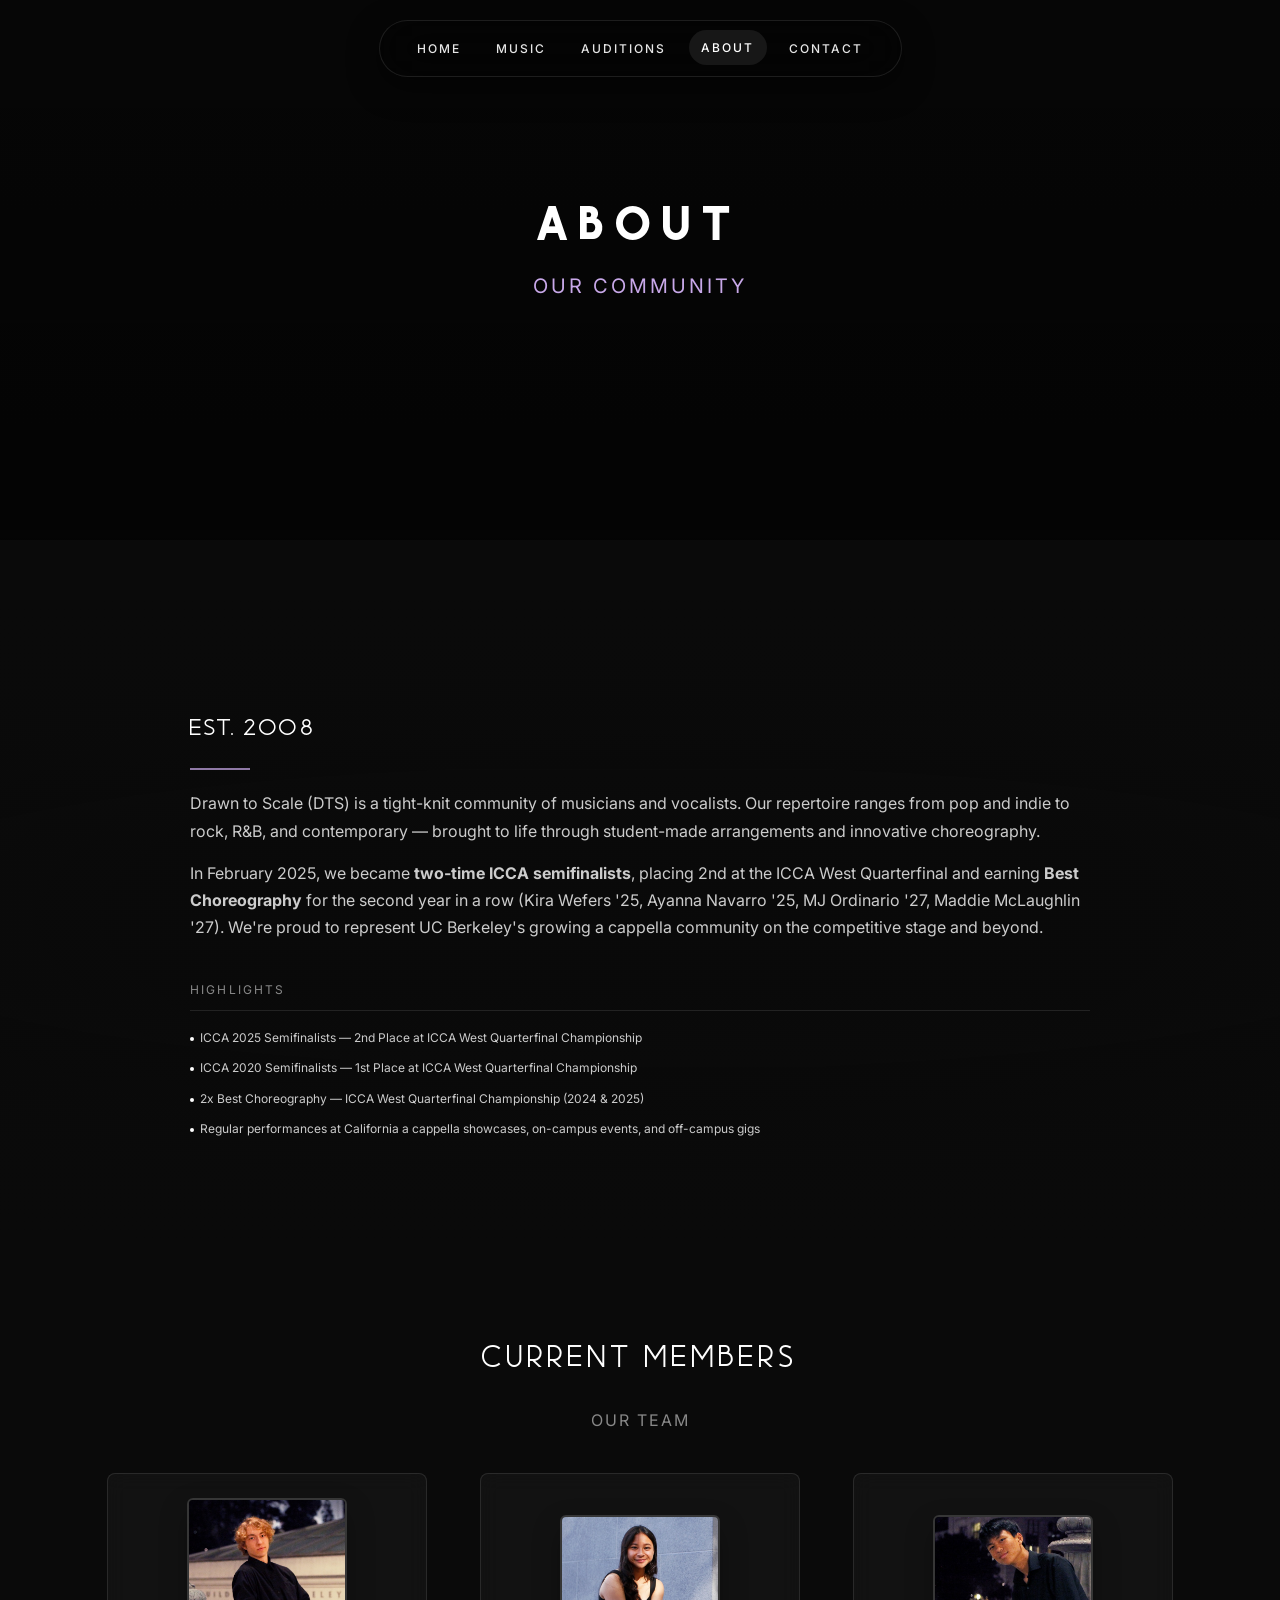
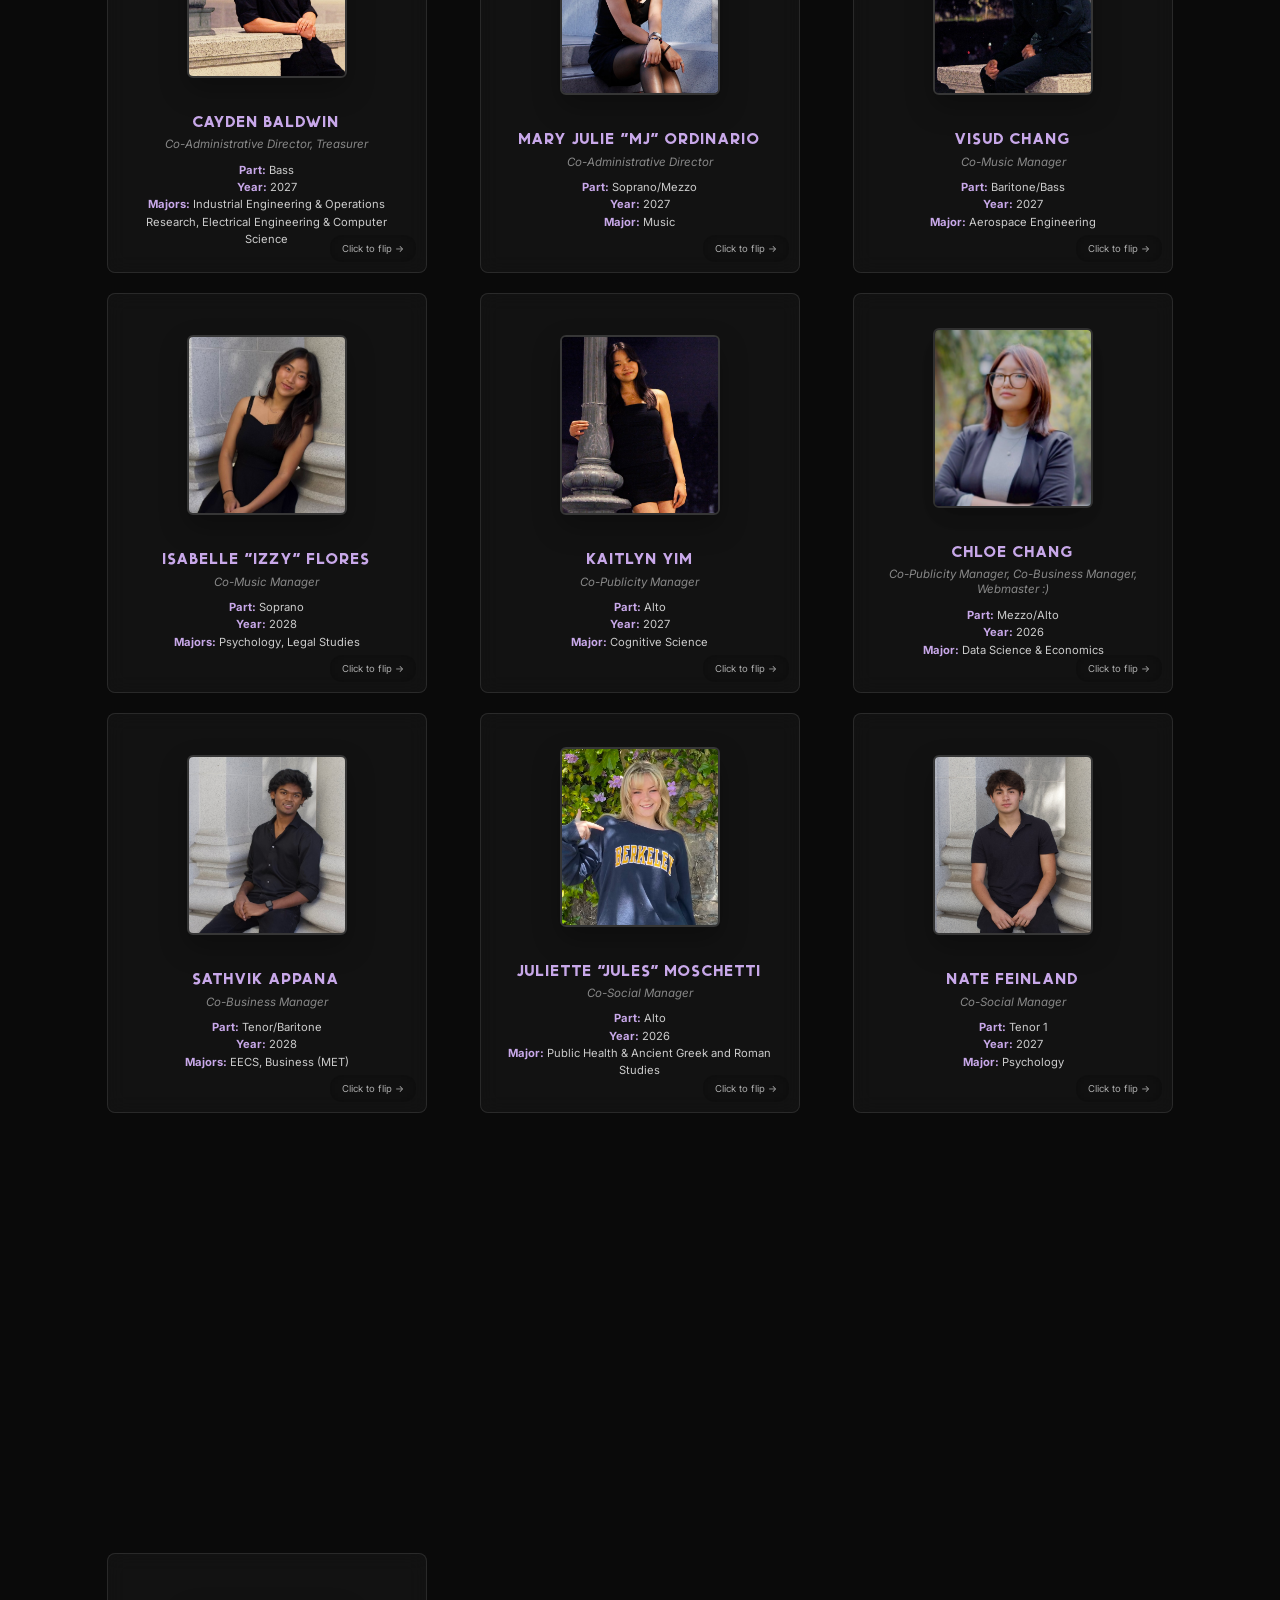
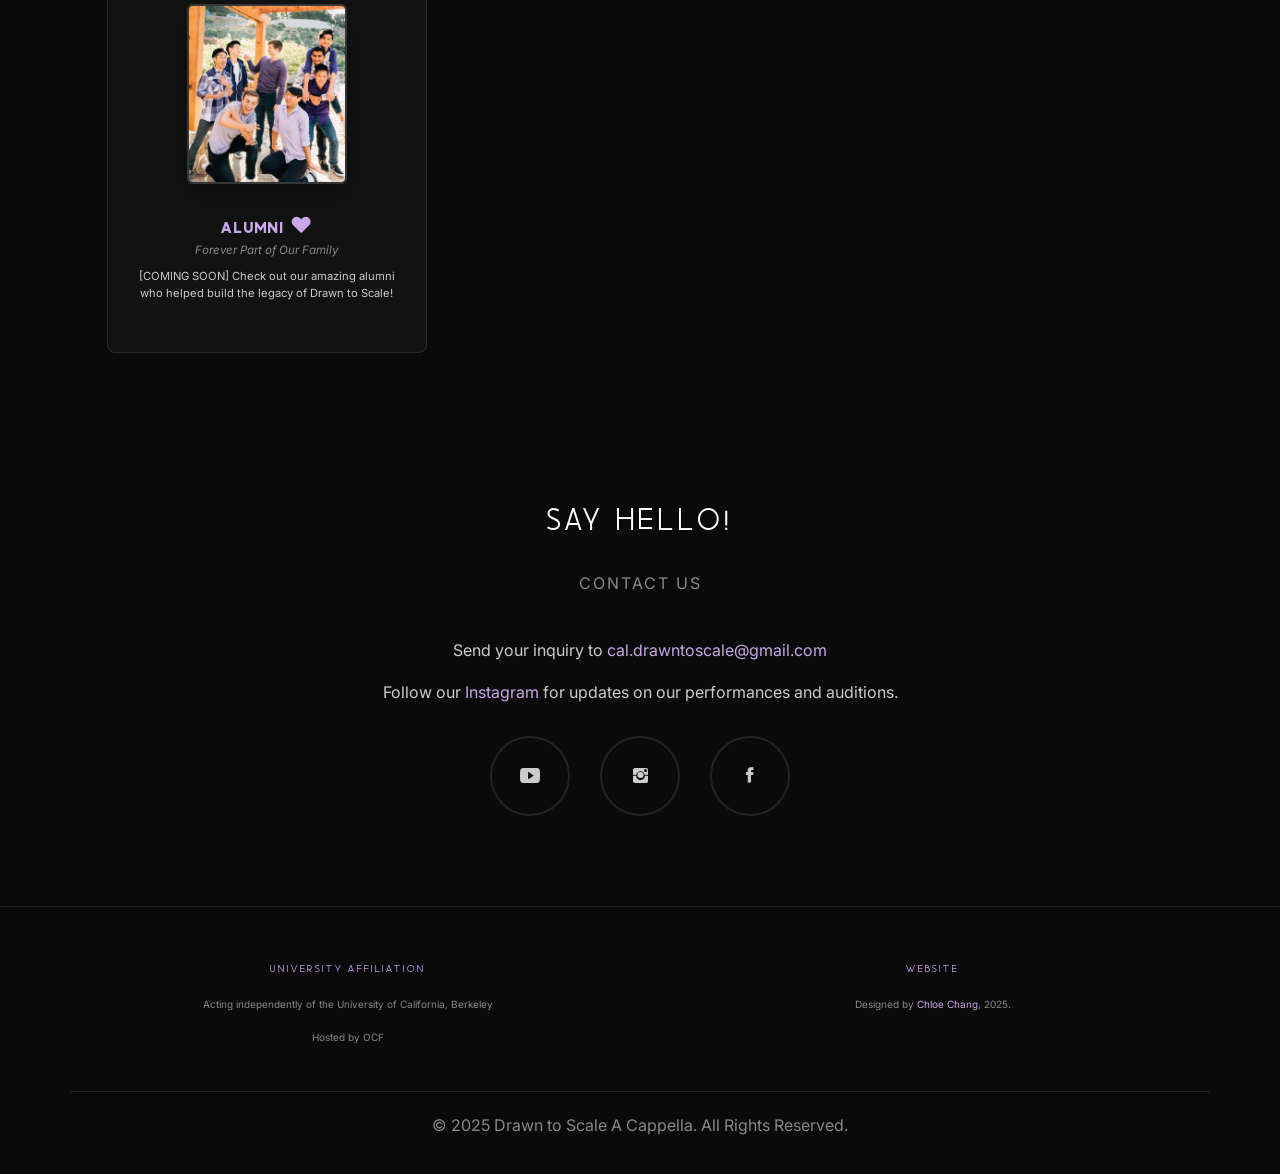
==== commit 81bdb295: "v2.0: added page hero, cleaned main.css, updated navbar to dark pill, mp4 home bg, card flip about s" ====
--- a/about.html
+++ b/about.html
@@ -176,6 +176,72 @@
             .flip-face{ padding:1.5rem; }
             .flip-photo{ width:120px; height:140px; }
         }
+
+        /* === flip card typography: better sizes + spacing === */
+        .flip-face{
+        padding: 2.2rem 2rem;           /* a hair more breathing room */
+        }
+
+        /* === bigger, clearer card name === */
+        .flip-name{
+        font-family: 'Momcake-Bold','Inter',sans-serif; /* was Thin */
+        font-size: clamp(1.4rem, 1.1rem + 1.6vw, 2.2rem); /* bigger across breakpoints */
+        font-weight: 900;
+        letter-spacing: 1px;   /* a bit tighter so it doesn’t look spaced out */
+        line-height: 1.1;
+        }
+
+        .flip-role{
+        font-size: clamp(0.95rem, 0.85rem + 0.35vw, 1.15rem);
+        line-height: 1.35;
+        margin-bottom: 0.9rem;
+        }
+
+        .flip-front-details{
+        font-size: clamp(0.98rem, 0.9rem + 0.3vw, 1.12rem);
+        line-height: 1.55;
+        }
+
+        .flip-front-details strong{
+        font-weight: 700;
+        }
+
+        .flip-bio{
+        font-size: clamp(0.98rem, 0.9rem + 0.35vw, 1.12rem);
+        line-height: 1.6;
+        }
+
+        .bio-label{
+        font-size: clamp(0.98rem, 0.92rem + 0.25vw, 1.08rem);
+        font-weight: 700;
+        min-width: 92px;               /* widen so labels don’t wrap too soon */
+        }
+
+        .bio-val{
+        font-size: clamp(0.98rem, 0.92rem + 0.35vw, 1.12rem);
+        }
+
+        .flip-hint{
+        font-size: clamp(0.85rem, 0.78rem + 0.25vw, 0.95rem);
+        padding: 6px 12px;
+        }
+
+        /* keep the back-face title large too */
+        .flip-face.back .flip-name{
+        font-family: 'Momcake-Bold','Inter',sans-serif;
+        font-size: clamp(1.3rem, 1rem + 1.4vw, 2rem) !important;
+        font-weight: 900;
+        letter-spacing: 1px;
+        }
+
+        /* mobile tweaks so nothing feels cramped */
+        @media (max-width: 768px){
+        .flip-face{ padding: 1.8rem; }
+        }
+
+        @media (max-width: 480px){
+        .flip-face{ padding: 1.6rem; }
+        }
     </style>
 </head>
 
@@ -217,55 +283,57 @@
         </div>
     </section>
 
+    <section class="section-break" aria-hidden="true"></section>
+
     <!-- About Description -->
-    <section id="about-description" class="section fade-in">
-        <div class="about-wrap">
-          <div class="about-description-container">
-            <h2 class="about-lede">
-                EST. 2008
+    <section class="hero-section hero-about section fade-in">
+        <div class="hero-wrap">
+        <div class="hero-content-container">
+            <h2 class="hero-lede">
+            EST. 2008
             </h2>
-            <div class="about-underline"></div>
-      
-            <div class="about-columns">
-              <!-- left: free-flow body -->
-              <div class="about-body">
+            <div class="hero-underline"></div>
+    
+            <div class="hero-columns">
+            <!-- left: free-flow body -->
+            <div class="hero-body">
                 <p>
-                  Drawn to Scale (DTS) is a tight-knit community of musicians and vocalists.
-                  Our repertoire ranges from pop and indie to rock, R&amp;B, and contemporary —
-                  brought to life through student-made arrangements and innovative choreography.
+                Drawn to Scale (DTS) is a tight-knit community of musicians and vocalists.
+                Our repertoire ranges from pop and indie to rock, R&amp;B, and contemporary —
+                brought to life through student-made arrangements and innovative choreography.
                 </p>
                 <p>
-                  In February 2025, we became <b>two-time ICCA semifinalists</b>, placing 2nd at the
-                  ICCA West Quarterfinal and earning <b>Best Choreography</b> for the second year in a row
-                  (Kira Wefers ’25, Ayanna Navarro ’25, MJ Ordinario ’27, Maddie McLaughlin ’27).
-                  We’re proud to represent UC Berkeley’s growing a cappella community on the competitive stage and beyond.
+                In February 2025, we became <b>two-time ICCA semifinalists</b>, placing 2nd at the
+                ICCA West Quarterfinal and earning <b>Best Choreography</b> for the second year in a row
+                (Kira Wefers '25, Ayanna Navarro '25, MJ Ordinario '27, Maddie McLaughlin '27).
+                We're proud to represent UC Berkeley's growing a cappella community on the competitive stage and beyond.
                 </p>
-              </div>
-      
-              <!-- right: light “aside” blocks like the inspo -->
-              <aside class="about-aside">
+            </div>
+    
+            <!-- right: light "aside" blocks -->
+            <aside class="hero-aside">
                 <div>
-                  <div class="about-tag">Highlights</div>
-                  <div class="about-aside-card">
-                    <ul class="about-list bullets">
-                      <li>ICCA 2025 Semifinalists — 2nd Place at ICCA West Quarterfinal Championship</li>
-                      <li>ICCA 2020 Semifinalists — 1st Place at ICCA West Quarterfinal Championship</li>
-                      <li>2x Best Choreography — ICCA West Quarterfinal Championship (2024 & 2025)</li>
-                      <li>Regular performances at California a cappella showcases, on-campus events, and off-campus gigs</li>
+                <div class="hero-tag">Highlights</div>
+                <div class="hero-aside-card">
+                    <ul class="hero-list bullets">
+                    <li>ICCA 2025 Semifinalists — 2nd Place at ICCA West Quarterfinal Championship</li>
+                    <li>ICCA 2020 Semifinalists — 1st Place at ICCA West Quarterfinal Championship</li>
+                    <li>2x Best Choreography — ICCA West Quarterfinal Championship (2024 & 2025)</li>
+                    <li>Regular performances at California a cappella showcases, on-campus events, and off-campus gigs</li>
                     </ul>
-                  </div>
-                </div>
-              </aside>
+                </div>
+                </div>
+            </aside>
             </div>
-          </div>
         </div>
-      </section>
+        </div>
+    </section>
 
     <!-- Team Section -->
     <section id="team" class="section section-dark">
         <div class="container">
             <h2 class="section-title">Current Members</h2>
-            <p class="section-subtitle">Our Talented Team (Click to flip!)</p>
+            <p class="section-subtitle">Our Team</p>
             
             <div class="team-grid">
                 <!-- Cayden Baldwin -->
@@ -291,7 +359,7 @@
                                 <div class="bio-row"><span class="bio-label">Member From:</span><span class="bio-val">Fall 2023</span></div>
                                 <div class="bio-row"><span class="bio-label">Major:</span><span class="bio-val">Industrial Engineering &amp; Operations Research + Electrical Engineering &amp; Computer Science</span></div>
                                 <div class="bio-row"><span class="bio-label">Hometown:</span><span class="bio-val">Albany, CA</span></div>
-                                <div class="bio-row"><span class="bio-label">Interests:</span><span class="bio-val">recommend me anything and I’ll add it to my one 111hr playlist :)</span></div>
+                                <div class="bio-row"><span class="bio-label">Music Interests:</span><span class="bio-val">recommend me anything and I’ll add it to my one 111hr playlist :)</span></div>
                                 <div class="bio-row"><span class="bio-label">Bio:</span><span class="bio-val">currently teaching myself html so I can make edits to this website, might be back later to write a longer bio</span></div>
                                 <div class="bio-row"><span class="bio-label">Random:</span><span class="bio-val">im learning how to edit this website gimmie a bit</span></div>
                             </div>
@@ -323,7 +391,7 @@
                                 <div class="bio-row"><span class="bio-label">Member From:</span><span class="bio-val">Fall 2023</span></div>
                                 <div class="bio-row"><span class="bio-label">Major:</span><span class="bio-val">Music</span></div>
                                 <div class="bio-row"><span class="bio-label">Hometown:</span><span class="bio-val">Bellflower, CA</span></div>
-                                <div class="bio-row"><span class="bio-label">Interests:</span><span class="bio-val">All of the above</span></div>
+                                <div class="bio-row"><span class="bio-label">Music Interests:</span><span class="bio-val">All of the above</span></div>
                                 <div class="bio-row"><span class="bio-label">Bio:</span><span class="bio-val">MJ can often be found wasting her time scrolling through homework tabs in MLK or locking in at her second home (Morrison/CCB practice rooms). She typically keeps her headphones on in public spaces, but if you stop and say hi, she’s more than willing to have a yap session!</span></div>
                                 <div class="bio-row"><span class="bio-label">Random:</span><span class="bio-val">MJ becomes nocturnal regularly, especially over breaks.</span></div>
                             </div>
@@ -355,7 +423,7 @@
                                 <div class="bio-row"><span class="bio-label">Member From:</span><span class="bio-val">Fall 2023</span></div>
                                 <div class="bio-row"><span class="bio-label">Major:</span><span class="bio-val">Aerospace Engineering</span></div>
                                 <div class="bio-row"><span class="bio-label">Hometown:</span><span class="bio-val">Long Beach, CA</span></div>
-                                <div class="bio-row"><span class="bio-label">Interests:</span><span class="bio-val">Pop, Jazz, Broadway, Piano</span></div>
+                                <div class="bio-row"><span class="bio-label">Music Interests:</span><span class="bio-val">Pop, Jazz, Broadway, Piano</span></div>
                                 <div class="bio-row"><span class="bio-label">Bio:</span><span class="bio-val">Visud loves musical analysis and watches videos about breaking down songs for fun. He also recently got into pickleball, which he plays occasionally at the RSF (not to be confused with the RFS, where he builds rockets for fun). You can usually find Visud in MLK, where he studies, yaps, and eats Crumbl.</span></div>
                                 <div class="bio-row"><span class="bio-label">Random:</span><span class="bio-val">Visud will play you any song in any style on piano if you ask him to!</span></div>
                             </div>
@@ -387,7 +455,7 @@
                                 <div class="bio-row"><span class="bio-label">Member From:</span><span class="bio-val">Fall 2024</span></div>
                                 <div class="bio-row"><span class="bio-label">Major:</span><span class="bio-val">Psychology and Legal Studies</span></div>
                                 <div class="bio-row"><span class="bio-label">Hometown:</span><span class="bio-val">La Verne, CA</span></div>
-                                <div class="bio-row"><span class="bio-label">Interests:</span><span class="bio-val">pop, indie, rnb, and jazz</span></div>
+                                <div class="bio-row"><span class="bio-label">Music Interests:</span><span class="bio-val">pop, indie, rnb, and jazz</span></div>
                                 <div class="bio-row"><span class="bio-label">Bio:</span><span class="bio-val">Izzy loves reading (literally loves it — she usually spends her free time reading if she’s not singing) and is a HUGE foodie! She’s down to try anything under the sun and a meal is really the key to her heart. She’s also a big yapper and loves making new friends! Her love language is quality time, so whether it’s going out or a night in, Izzy is always open to hanging out. She loves all things cute and cuddly and has a very interesting obsession with pink.</span></div>
                                 <div class="bio-row"><span class="bio-label">Random:</span><span class="bio-val">Izzy owns every 2000s barbie movie on dvd and can give a synopsis of every one just based on the name 🙏</span></div>
                             </div>
@@ -419,7 +487,7 @@
                                 <div class="bio-row"><span class="bio-label">Member From:</span><span class="bio-val">Fall 2023</span></div>
                                 <div class="bio-row"><span class="bio-label">Major:</span><span class="bio-val">Cognitive Science</span></div>
                                 <div class="bio-row"><span class="bio-label">Hometown:</span><span class="bio-val">Castro Valley, CA</span></div>
-                                <div class="bio-row"><span class="bio-label">Interests:</span><span class="bio-val">RnB, Pop, House Music lol</span></div>
+                                <div class="bio-row"><span class="bio-label">Music Interests:</span><span class="bio-val">RnB, Pop, House Music lol</span></div>
                                 <div class="bio-row"><span class="bio-label">Bio:</span><span class="bio-val">Kaitlyn loves anything and everything mango, cow, or jellycat related. Most of the time you’ll see her with her digi camera or a sweet treat. She’s always down to go out, yap about niche things, or spend her money on an overpriced rave!</span></div>
                                 <div class="bio-row"><span class="bio-label">Random:</span><span class="bio-val">I’ve sprained my ankle 8 times in my life</span></div>
                             </div>
@@ -449,15 +517,15 @@
                         <div class="flip-face back">
                             <h3 class="flip-name" style="font-size: var(--font-xl); margin-bottom: .8rem;">Chloe Chang</h3>
                             <div class="flip-bio">
-                                <div class="bio-row"><span class="bio-label">Tagline:</span><span class="bio-val">INSERT SOMETHING FUNNY</span></div>
+                                <div class="bio-row"><span class="bio-label">Tagline:</span><span class="bio-val">DTS crazy aunt</span></div>
                                 <div class="bio-row"><span class="bio-label">Part:</span><span class="bio-val">Mezzo/Alto</span></div>
                                 <div class="bio-row"><span class="bio-label">Year:</span><span class="bio-val">2026</span></div>
                                 <div class="bio-row"><span class="bio-label">Member From:</span><span class="bio-val">Fall 2022</span></div>
-                                <div class="bio-row"><span class="bio-label">Major:</span><span class="bio-val">Data Science &amp; Economics</span></div>
+                                <div class="bio-row"><span class="bio-label">Major:</span><span class="bio-val">Data Science</span></div>
                                 <div class="bio-row"><span class="bio-label">Hometown:</span><span class="bio-val">St. Paul, MN</span></div>
-                                <div class="bio-row"><span class="bio-label">Interests:</span><span class="bio-val">Songs that make me feel like the main character looking out the car window while it’s raining</span></div>
-                                <div class="bio-row"><span class="bio-label">Bio:</span><span class="bio-val">Chloe is obsessed with watching documentaries and true crime shows. Don’t worry, she won’t murder anyone (at least, we don’t know if she has yet). She can draw a portrait of you in twenty minutes for free! You can find Chloe fast asleep on lawns across campus, the Bart, study lounges, or your shoulder. She prefers the title “Adult who knows all the lyrics to Disney songs” over “Disney Adult”. Lastly, Chloe is a very proud Minnesotan. Skol Vikings!</span></div>
-                                <div class="bio-row"><span class="bio-label">Random:</span><span class="bio-val">Taylor Swift is 5’11”!</span></div>
+                                <div class="bio-row"><span class="bio-label">Music Interests:</span><span class="bio-val">Imogen Heap is the mother of all a cappella kids</span></div>
+                                <div class="bio-row"><span class="bio-label">Bio:</span><span class="bio-val">Retired/recovering consulting club kid turned solo builder, spends WAY too much time on marketing for collegiate a cappella</span></div>
+                                <div class="bio-row"><span class="bio-label">Random:</span><span class="bio-val">I will make you the best fried chicken sandwich</span></div>
                             </div>
                             <div class="flip-hint">← Click to flip back</div>
                         </div>
@@ -487,7 +555,7 @@
                                 <div class="bio-row"><span class="bio-label">Member From:</span><span class="bio-val">Fall 2024</span></div>
                                 <div class="bio-row"><span class="bio-label">Major:</span><span class="bio-val">EECS + Business</span></div>
                                 <div class="bio-row"><span class="bio-label">Hometown:</span><span class="bio-val">Lexington, MA</span></div>
-                                <div class="bio-row"><span class="bio-label">Interests:</span><span class="bio-val">Guitar stuff, lowkey anything genre wise (my wrapped is fr all over the place)</span></div>
+                                <div class="bio-row"><span class="bio-label">Music Interests:</span><span class="bio-val">Guitar stuff, lowkey anything genre wise (my wrapped is fr all over the place)</span></div>
                                 <div class="bio-row"><span class="bio-label">Bio:</span><span class="bio-val">Sathvik got too lazy to make a bio</span></div>
                                 <div class="bio-row"><span class="bio-label">Random:</span><span class="bio-val">1:30 AM bagels hitttt</span></div>
                             </div>
@@ -519,7 +587,7 @@
                                 <div class="bio-row"><span class="bio-label">Member From:</span><span class="bio-val">Spring 2023</span></div>
                                 <div class="bio-row"><span class="bio-label">Major:</span><span class="bio-val">Public Health and Ancient Greek and Roman Studies</span></div>
                                 <div class="bio-row"><span class="bio-label">Hometown:</span><span class="bio-val">Napa, CA</span></div>
-                                <div class="bio-row"><span class="bio-label">Interests:</span><span class="bio-val">I love all music, especially cinematic scores</span></div>
+                                <div class="bio-row"><span class="bio-label">Music Interests:</span><span class="bio-val">I love all music, especially cinematic scores</span></div>
                                 <div class="bio-row"><span class="bio-label">Bio:</span><span class="bio-val">Juliette is obsessed with fantastical period pieces like Outlander and Game of Thrones. She enjoys spending her time collecting and playing Pokemon, and baking various goods.</span></div>
                                 <div class="bio-row"><span class="bio-label">Random:</span><span class="bio-val">Juliette is a French dual-citizen who loves to travel.</span></div>
                             </div>
@@ -551,7 +619,7 @@
                                 <div class="bio-row"><span class="bio-label">Member From:</span><span class="bio-val">Fall 2024</span></div>
                                 <div class="bio-row"><span class="bio-label">Major:</span><span class="bio-val">Psychology</span></div>
                                 <div class="bio-row"><span class="bio-label">Hometown:</span><span class="bio-val">Albany, CA</span></div>
-                                <div class="bio-row"><span class="bio-label">Interests:</span><span class="bio-val">Drake and Justin Bieber Enthusiast. I love rnb artists such as Brent Faiyaz and Daniel Caesar. I also love indie artists such as Beabadoobee and TV Girl.</span></div>
+                                <div class="bio-row"><span class="bio-label">Music Interests:</span><span class="bio-val">Drake and Justin Bieber Enthusiast. I love rnb artists such as Brent Faiyaz and Daniel Caesar. I also love indie artists such as Beabadoobee and TV Girl.</span></div>
                                 <div class="bio-row"><span class="bio-label">Bio:</span><span class="bio-val">I am a classically trained violinist of 13 years. I was introduced to singing when my Dad started to sign me up for musical theater camps as a little kid. I wanted to do acapella because i watch pitch perfect and it looked cool.</span></div>
                                 <div class="bio-row"><span class="bio-label">Random:</span><span class="bio-val">I’m teaching myself the guitar</span></div>
                             </div>
@@ -583,7 +651,7 @@
                                 <div class="bio-row"><span class="bio-label">Member From:</span><span class="bio-val">Fall 2023</span></div>
                                 <div class="bio-row"><span class="bio-label">Major:</span><span class="bio-val">Music Theater and Performance Studies</span></div>
                                 <div class="bio-row"><span class="bio-label">Hometown:</span><span class="bio-val">Simi Valley, CA</span></div>
-                                <div class="bio-row"><span class="bio-label">Interests:</span><span class="bio-val">Pop, indie, rock and jazz are Maddie’s favorite genres! Maddie also plays the piano and the guitar and likes to write her own music!</span></div>
+                                <div class="bio-row"><span class="bio-label">Music Interests:</span><span class="bio-val">Pop, indie, rock and jazz are Maddie’s favorite genres! Maddie also plays the piano and the guitar and likes to write her own music!</span></div>
                                 <div class="bio-row"><span class="bio-label">Bio:</span><span class="bio-val">Maddie loves to make jewelry, crochet, read, or hang out with friends! You can find Maddie in the Morrison practice rooms quite often (the life of a music major). When Maddie is not practicing, she likes to spend time soaking in the sun or drinking boba on the Glade. Lastly, Maddie loves warm hugs 🤗.</span></div>
                                 <div class="bio-row"><span class="bio-label">Random:</span><span class="bio-val">Maddie’s spirit animal is a butterfly, some call her “Mariposa Maddie.”</span></div>
                             </div>
@@ -615,7 +683,7 @@
                                 <div class="bio-row"><span class="bio-label">Member From:</span><span class="bio-val">Fall 2023</span></div>
                                 <div class="bio-row"><span class="bio-label">Major:</span><span class="bio-val">Cognitive Science, Sociology, and minor in Data Sciences</span></div>
                                 <div class="bio-row"><span class="bio-label">Hometown:</span><span class="bio-val">Valencia, CA</span></div>
-                                <div class="bio-row"><span class="bio-label">Interests:</span><span class="bio-val">Bruno Mars, Pop/Rnb</span></div>
+                                <div class="bio-row"><span class="bio-label">Music Interests:</span><span class="bio-val">Bruno Mars, Pop/Rnb</span></div>
                                 <div class="bio-row"><span class="bio-label">Bio:</span><span class="bio-val">Marcus is lowkey into everything. He especially loves sports, mainly basketball and football, but all sports are enjoyed. If you wanna yap about the cinematography of the recent Marvel movie he will also give you too strong of an opinion. Also a certified big back.</span></div>
                                 <div class="bio-row"><span class="bio-label">Random:</span><span class="bio-val">Marcus can place every country in Asia on a map.</span></div>
                             </div>
@@ -647,7 +715,7 @@
                                 <div class="bio-row"><span class="bio-label">Member From:</span><span class="bio-val">Fall 2022</span></div>
                                 <div class="bio-row"><span class="bio-label">Major:</span><span class="bio-val">Music, Computer Science</span></div>
                                 <div class="bio-row"><span class="bio-label">Hometown:</span><span class="bio-val">Greenlawn, NY</span></div>
-                                <div class="bio-row"><span class="bio-label">Interests:</span><span class="bio-val">Expression, authenticity, cool beats and grooves</span></div>
+                                <div class="bio-row"><span class="bio-label">Music Interests:</span><span class="bio-val">Expression, authenticity, cool beats and grooves</span></div>
                                 <div class="bio-row"><span class="bio-label">Bio:</span><span class="bio-val">Moore Theobald is a third year hailing from the suburbs of New York City. He enjoys climbing things and learning as many random semi-useful skills as possible. He would have written moore but he wanted to keep his bio short at only fifty words or less so he</span></div>
                                 <div class="bio-row"><span class="bio-label">Random:</span><span class="bio-val">The airspeed velocity of an unladen European swallow is ~20.1 mph</span></div>
                             </div>
--- a/assets/css/main.css
+++ b/assets/css/main.css
@@ -105,87 +105,112 @@
 .music-page .section.section-dark,
 .about-page #about-description{border-top:none!important;margin-top:0!important}
 
-/*=============== 5) Navbar (Bootstrap override) ================*/
+/*=============== 5) Navbar (Bootstrap override) - EXACT ORIGINAL ================*/
 .navbar-default,.navbar.navbar-default{
-  background:transparent!important;border:none!important;position:fixed!important;top:0!important;width:100%!important;
-  z-index:1000!important;transition:all .3s!important;padding:2rem 0!important;margin-bottom:0!important;min-height:auto!important
-}
-.navbar-fixed-top{position:fixed!important;top:0!important}
-.navbar{z-index:1030}
-
-/* Desktop ≥769px */
-@media (min-width:769px){
-  .navbar-brand,.navbar-header,.navbar-toggle{display:none!important}
-  .navbar-collapse{
-    display:block!important;height:auto!important;padding:0!important;border:none!important;box-shadow:none!important;
-    overflow:visible!important;visibility:visible!important;opacity:1!important;max-height:none!important
-  }
-  .navbar .container{
-    width:100%!important;display:flex!important;justify-content:center!important;align-items:center!important
-  }
-  .navbar-nav{
-    float:none!important;margin:0 auto!important;display:flex!important;align-items:center!important;justify-content:center!important;gap:1rem!important;
-    background:rgba(0,0,0,.3)!important;backdrop-filter:blur(25px)!important;-webkit-backdrop-filter:blur(25px)!important;
-    border:1px solid var(--border)!important;border-radius:30px!important;padding:1rem 1.5rem!important;
-    box-shadow:0 10px 30px rgba(0,0,0,.5)!important
-  }
-  .navbar-nav>li{display:block!important;float:none!important}
-  .navbar-default .navbar-nav>li>a{
-    color:rgba(255,255,255,.9)!important;font-weight:500!important;font-size:var(--font-base)!important;
-    letter-spacing:2px!important;text-transform:uppercase!important;padding:.75rem 1.25rem!important;border-radius:20px!important;transition:all .3s!important;display:block!important
-  }
-  .navbar-default .navbar-nav>li>a:hover,
-  .navbar-default .navbar-nav>li.active>a{
-    background:rgba(255,255,255,.08)!important;color:var(--text-primary)!important;transform:translateY(-1px)!important
-  }
-}
-
-/* Mobile & Tablet ≤768px */
-@media (max-width:768px){
-  .navbar-default{background:transparent!important;border:none!important;box-shadow:none!important;padding:1rem 0!important}
-  .navbar-brand{display:none!important}
-  .navbar-header{display:block!important;float:none!important;width:100%!important;position:relative!important;text-align:right!important}
-
-  /* Toggle = pill, full-width minus margins */
-  .navbar-toggle{
-    display:block!important;border:1px solid var(--border)!important;border-radius:30px!important;padding:12px 16px!important;
-    background:rgba(0,0,0,.3)!important;backdrop-filter:blur(25px)!important;-webkit-backdrop-filter:blur(25px)!important;
-    box-shadow:0 10px 30px rgba(0,0,0,.5)!important;float:none!important;transition:all .3s!important;
-    width:calc(100vw - 40px)!important;margin:0 20px!important;text-align:center!important;overflow:hidden!important
-  }
-  .navbar-toggle:hover,.navbar-toggle:focus{background:rgba(0,0,0,.4)!important;border-color:var(--border)!important;transform:translateY(-1px)!important}
-  .navbar-toggle .icon-bar{background-color:var(--text-primary)!important;height:3px!important;border-radius:2px!important;width:25px!important;display:block!important;transition:all .3s!important}
-  .navbar-toggle .icon-bar+.icon-bar{margin-top:5px!important}
-  .navbar-toggle[aria-expanded="true"] .icon-bar:nth-child(1){transform:rotate(45deg) translate(5px,5px)!important}
-  .navbar-toggle[aria-expanded="true"] .icon-bar:nth-child(2){opacity:0!important}
-  .navbar-toggle[aria-expanded="true"] .icon-bar:nth-child(3){transform:rotate(-45deg) translate(7px,-6px)!important}
-
-  .navbar-collapse{
-    border:none!important;margin-top:1rem!important;padding:0!important;overflow:hidden!important;max-height:0!important;transition:max-height .4s ease!important;position:relative!important;text-align:center!important
-  }
-  .navbar-collapse.in{max-height:500px!important;overflow:visible!important}
-
-  /* Menu matches toggle width exactly */
-  .navbar-nav{
-    display:inline-flex!important;flex-direction:column!important;gap:1rem!important;background:rgba(0,0,0,.3)!important;
-    backdrop-filter:blur(25px)!important;-webkit-backdrop-filter:blur(25px)!important;border:1px solid var(--border)!important;border-radius:30px!important;
-    padding:2rem!important;box-shadow:0 10px 30px rgba(0,0,0,.5)!important;margin:0!important;
-    width:calc(100vw - 40px)!important;margin-left:20px!important;margin-right:20px!important;
-    opacity:0!important;transform:translateY(-10px)!important;transition:all .3s!important;text-align:center!important
-  }
-  .navbar-collapse.in .navbar-nav{opacity:1!important;transform:translateY(0)!important}
-  .navbar-nav>li{display:block!important;margin:0!important;float:none!important;width:100%!important}
-  .navbar-default .navbar-nav>li>a{
-    padding:1rem!important;font-size:var(--font-sm)!important;font-weight:500!important;text-align:center!important;border-radius:20px!important;margin:0!important;
-    transition:all .3s!important;border:none!important;display:block!important;color:rgba(255,255,255,.9)!important;letter-spacing:2px!important;text-transform:uppercase!important;width:100%!important
-  }
-  .navbar-default .navbar-nav>li>a:hover,
-  .navbar-default .navbar-nav>li.active>a,
-  .navbar-default .navbar-nav>li>a:focus{
-    background:rgba(255,255,255,.08)!important;color:var(--text-primary)!important;text-decoration:none!important;transform:translateY(-1px)!important
-  }
-  .navbar .container{padding:0!important;margin:0!important}
-}
+    background:transparent!important;border:none!important;position:fixed!important;top:0!important;width:100%!important;
+    z-index:1000!important;transition:all .3s!important;padding:2rem 0!important;margin-bottom:0!important;min-height:auto!important
+  }
+  .navbar-fixed-top{position:fixed!important;top:0!important}
+  .navbar{z-index:1030}
+  
+  /* Desktop - Match mobile/tablet styling with pill shape */
+  @media (min-width:769px){
+    .navbar-brand,.navbar-header{display:none!important}
+    .navbar-collapse{
+      display:block!important;height:auto!important;padding:0!important;border:none!important;box-shadow:none!important;
+      overflow:visible!important;visibility:visible!important;opacity:1!important;max-height:none!important
+    }
+    .navbar .container{width:100%!important;display:flex!important;justify-content:center!important;align-items:center!important}
+    .navbar-nav{
+      float:none!important;margin:0 auto!important;display:flex!important;align-items:center!important;justify-content:center!important;gap:1rem!important;
+      background:rgba(0,0,0,.3)!important;backdrop-filter:blur(25px)!important;-webkit-backdrop-filter:blur(25px)!important;
+      border:1px solid rgba(255,255,255,.1)!important;border-radius:30px!important;padding:1rem 1.5rem!important;
+      box-shadow:0 10px 30px rgba(0,0,0,.5)!important;visibility:visible!important;opacity:1!important;overflow:hidden!important;
+    }
+    .navbar-nav>li{display:block!important;float:none!important;visibility:visible!important}
+    .navbar-default .navbar-nav>li>a{
+      color:rgba(255,255,255,.9)!important;
+      font-weight:500!important;
+      font-size:var(--font-base)!important;
+      letter-spacing:2px!important;
+      text-transform:uppercase!important;
+      padding:.75rem 1.25rem!important;
+      transition:all .3s ease!important;
+      border-radius:20px!important;
+      display:block!important;
+    }
+    .navbar-default .navbar-nav>li>a:hover,
+    .navbar-default .navbar-nav>li.active>a{
+      background:rgba(255,255,255,.08)!important;color:var(--text-primary)!important;transform:translateY(-1px)!important
+    }
+    .navbar-toggle,.navbar-brand,.navbar-header{display:none!important}
+  }
+  
+  /* Mobile & Tablet - Fixed width alignment with pill shape */
+  @media (max-width:768px){
+      .navbar-default{background:transparent!important;border:none!important;box-shadow:none!important;padding:1rem 0!important;border-top:none!important;border-bottom:none!important}
+      .navbar-brand{display:none!important}
+      .navbar-header{display:block!important;float:none!important;width:100%!important;position:relative!important;padding:0!important;margin:0!important;text-align:right!important}
+      
+      /* Toggle button with pill shape */
+      .navbar-toggle{
+        display:block!important;border:1px solid rgba(255,255,255,.1)!important;border-radius:30px!important;padding:12px 16px!important;
+        background:rgba(0,0,0,.3)!important;backdrop-filter:blur(25px)!important;-webkit-backdrop-filter:blur(25px)!important;
+        box-shadow:0 10px 30px rgba(0,0,0,.5)!important;float:none!important;transition:all .3s!important;
+        width:calc(100vw - 40px)!important;
+        margin:0 20px!important;text-align:center!important;box-sizing:border-box!important;overflow:hidden!important;
+      }
+      .navbar-toggle:hover,.navbar-toggle:focus{background:rgba(0,0,0,.4)!important;border-color:rgba(255,255,255,.1)!important;transform:translateY(-1px)!important}
+      .navbar-toggle .icon-bar{background-color:var(--text-primary)!important;height:3px!important;border-radius:2px!important;width:25px!important;display:block!important;transition:all .3s!important}
+      .navbar-toggle .icon-bar+.icon-bar{margin-top:5px!important}
+      
+      /* hamburger → X */
+      .navbar-toggle[aria-expanded="true"] .icon-bar:nth-child(1){transform:rotate(45deg) translate(5px,5px)!important}
+      .navbar-toggle[aria-expanded="true"] .icon-bar:nth-child(2){opacity:0!important}
+      .navbar-toggle[aria-expanded="true"] .icon-bar:nth-child(3){transform:rotate(-45deg) translate(7px,-6px)!important}
+    
+      .navbar-collapse{
+        border:none!important;border-top:none!important;margin-top:1rem!important;padding:0!important;overflow:hidden!important;max-height:0!important;transition:max-height .4s ease!important;
+        position:relative!important;text-align:center!important;box-shadow:none!important;
+      }
+      .navbar-collapse.in{max-height:500px!important;overflow:visible!important}
+    
+      /* Menu with pill shape */
+      .navbar-nav{
+        display:inline-flex!important;flex-direction:column!important;gap:1rem!important;background:rgba(0,0,0,.3)!important;
+        backdrop-filter:blur(25px)!important;-webkit-backdrop-filter:blur(25px)!important;border:1px solid rgba(255,255,255,.1)!important;border-radius:30px!important;
+        padding:2rem!important;box-shadow:0 10px 30px rgba(0,0,0,.5)!important;margin:0!important;
+        width:calc(100vw - 40px)!important;
+        margin-left:20px!important;margin-right:20px!important;
+        opacity:0!important;transform:translateY(-10px)!important;transition:all .3s!important;text-align:center!important;min-width:0!important;
+        box-sizing:border-box!important;float:none!important;overflow:hidden!important;
+      }
+      .navbar-collapse.in .navbar-nav{opacity:1!important;transform:translateY(0)!important}
+      .navbar-nav>li{display:block!important;margin:0!important;float:none!important;width:100%!important}
+      .navbar-default .navbar-nav>li>a{
+        padding:1rem!important;
+        font-size:var(--font-sm)!important;
+        font-weight:500!important;
+        text-align:center!important;
+        border-radius:20px!important;
+        margin:0!important;
+        transition:all .3s!important;
+        border:none!important;
+        display:block!important;
+        color:rgba(255,255,255,.9)!important;
+        letter-spacing:2px!important;
+        text-transform:uppercase!important;
+        width:100%!important;
+      }
+      .navbar-default .navbar-nav>li>a:hover,
+      .navbar-default .navbar-nav>li.active>a,
+      .navbar-default .navbar-nav>li>a:focus{
+        background:rgba(255,255,255,.08)!important;color:var(--text-primary)!important;text-decoration:none!important;transform:translateY(-1px)!important
+      }
+    
+      /* Container consistency */
+      .navbar .container{padding:0!important;margin:0!important}
+  }
 
 /*=============== 6) Collapse helpers (Bootstrap) ================*/
 .collapse{display:none}
@@ -378,14 +403,18 @@
 @keyframes pulse{0%,100%{transform:scale(1)}50%{transform:scale(1.05)}}
 .animate-pulse{animation:pulse 2s infinite}
 
-/*=============== 14) About — Free, Full-Bleed Layout ================*/
-/* one consolidated block (removes old card look + adds refined spacing) */
-#about-description{
+/*=============== 14) Flexible Hero Section - COMPLETE FIX ================*/
+
+/* Base hero section - can be used on any page */
+.hero-section{
     padding: clamp(7rem, 10vw, 12rem) 0 clamp(6rem, 8vw, 10rem);
     position: relative;
-    /* strong top/bottom fade + side vignettes over the image */
+    background-color: var(--bg);
+}
+
+/* Background image variants for different pages */
+.hero-section.hero-about{
     background:
-      /* top → bottom fade (match site bg exactly) */
       linear-gradient(
         to bottom,
         var(--bg) 0%,
@@ -398,7 +427,6 @@
         rgba(10,10,10,0.96) 88%,
         var(--bg) 100%
       ),
-      /* side vignettes so only the center peeks */
       radial-gradient(
         120% 70% at 50% 50%,
         rgba(10,10,10,0) 34%,
@@ -406,51 +434,354 @@
         rgba(10,10,10,1) 100%
       ),
       url('../images/dts-about-bg-semis.jpg') center/cover no-repeat;
-    background-color: var(--bg); /* hard fallback */
-  }
+}
+
+.hero-section.hero-music{
+    background:
+      linear-gradient(
+        to bottom,
+        var(--bg) 0%,
+        rgba(10,10,10,0.98) 8%,
+        rgba(10,10,10,0.96) 16%,
+        rgba(10,10,10,0.90) 28%,
+        rgba(10,10,10,0.82) 40%,
+        rgba(10,10,10,0.82) 60%,
+        rgba(10,10,10,0.90) 72%,
+        rgba(10,10,10,0.96) 88%,
+        var(--bg) 100%
+      ),
+      radial-gradient(
+        120% 70% at 50% 50%,
+        rgba(10,10,10,0) 34%,
+        rgba(10,10,10,0.85) 65%,
+        rgba(10,10,10,1) 100%
+      ),
+      url('../images/dts-music-hero-bg.jpg') center/cover no-repeat;
+}
+
+.hero-section.hero-auditions{
+    background:
+      linear-gradient(
+        to bottom,
+        var(--bg) 0%,
+        rgba(10,10,10,0.98) 8%,
+        rgba(10,10,10,0.96) 16%,
+        rgba(10,10,10,0.90) 28%,
+        rgba(10,10,10,0.82) 40%,
+        rgba(10,10,10,0.82) 60%,
+        rgba(10,10,10,0.90) 72%,
+        rgba(10,10,10,0.96) 88%,
+        var(--bg) 100%
+      ),
+      radial-gradient(
+        120% 70% at 50% 50%,
+        rgba(10,10,10,0) 34%,
+        rgba(10,10,10,0.85) 65%,
+        rgba(10,10,10,1) 100%
+      ),
+      url('../images/dts_auditions_bg_image.png') center/cover no-repeat;
+}
+
+.hero-section.hero-home{
+    background:
+      linear-gradient(
+        to bottom,
+        var(--bg) 0%,
+        rgba(10,10,10,0.98) 8%,
+        rgba(10,10,10,0.96) 16%,
+        rgba(10,10,10,0.90) 28%,
+        rgba(10,10,10,0.82) 40%,
+        rgba(10,10,10,0.82) 60%,
+        rgba(10,10,10,0.90) 72%,
+        rgba(10,10,10,0.96) 88%,
+        var(--bg) 100%
+      ),
+      radial-gradient(
+        120% 70% at 50% 50%,
+        rgba(10,10,10,0) 34%,
+        rgba(10,10,10,0.85) 65%,
+        rgba(10,10,10,1) 100%
+      ),
+      url('../images/dts_index_bg_image.png') center/cover no-repeat;
+}
+
+/* Container for hero content */
+.hero-wrap{
+  max-width:1200px;
+  margin:0 auto;
+  padding-inline: clamp(16px, 4vw, 40px);
+  width:100%;
+}
+
+/* Remove old card styling - make transparent */
+.hero-content-container{
+  background:transparent!important;
+  border:0!important;
+  box-shadow:none!important;
+  padding:0!important;
+  margin:0 auto!important;
+  backdrop-filter:none!important;
+  width:100%;
+  max-width:900px;
+}
+.hero-content-container::before{display:none!important}
+
+/* Overline / kicker text */
+.hero-kicker{
+  font-family:'Momcake-Bold','Inter',sans-serif;
+  font-size:clamp(3rem, 8vw, 7rem);
+  letter-spacing:.15em;
+  line-height:var(--leading-tight);
+  color:rgba(255,255,255,.15);
+  text-transform:uppercase;
+  margin:0 0 2rem;
+}
+
+/* Main hero statement */
+.hero-lede{
+  font-family:'Momcake-Thin','Inter',sans-serif;
+  font-size:clamp(1.9rem, 4.6vw, 3.2rem);
+  letter-spacing:2.2px;
+  line-height:1.28;
+  color:var(--text-primary);
+  max-width:22ch;
+  margin:0 0 clamp(1rem, 2.2vw, 2.25rem);
+}
+
+/* Layout: Single or two column */
+.hero-columns{
+  display:grid;
+  column-gap:clamp(24px,4vw,56px);
+  row-gap:clamp(16px,2vw,24px);
+  align-items:start;
+  grid-template-columns:1fr;
+  width:100%;
+}
+
+/* Two-column layout when class is added */
+.hero-columns.two-column{
+  grid-template-columns:1.15fr .85fr;
+}
+
+/* Main content column */
+.hero-body{
+  font-size:clamp(1.05rem,1.35vw,1.25rem);
+  line-height:1.78;
+  color:var(--text-secondary);
+  width:100%;
+}
+
+/* Two-column: constrain width */
+.hero-columns.two-column .hero-body{
+  max-width:62ch;
+}
+
+.hero-body p + p{margin-top:1rem}
+
+/* Video and button styling */
+.hero-body .video-grid{
+  width:100%;
+  max-width:700px;
+  margin:3rem auto 0;
+}
+
+.hero-body .center-button{
+  width:100%;
+  display:flex;
+  justify-content:center;
+  margin-top:3rem;
+}
+
+/* Sidebar content */
+.hero-aside{
+  display:grid;
+  row-gap:clamp(12px,1.6vw,20px);
+}
+
+.hero-tag{
+  font-size:1.2rem;
+  letter-spacing:.18em;
+  text-transform:uppercase;
+  color:var(--text-muted);
+  margin-bottom: 10px;
+}
+
+.hero-aside-card{
+  border-top:1px solid var(--border);
+  padding-top:1rem;
+  color:var(--text-secondary);
+  font-size:clamp(.98rem,1.15vw,1.12rem);
+  padding-left:0;
+}
+
+.hero-aside-card ul{
+  list-style:none;
+  margin:0;
+  padding:0;
+}
+
+.hero-aside-card ul li{
+  font-size:.95rem;
+  line-height:1.6;
+  padding:.55rem 0;
+}
+
+.hero-aside-card ul li:last-child{
+  border-bottom:none;
+}
+
+/* Accent underline */
+.hero-underline{
+  width:60px;
+  height:2px;
+  background:var(--primary);
+  margin:1rem 0 2rem;
+  opacity:.7;
+}
+
+/* Bullet lists for highlights */
+.hero-list{
+    list-style:none;
+    margin:0;
+    padding:0;
+  }
+  
+  .hero-list li{
+    display:flex;
+    gap:.5rem;
+    line-height:1.6;
+    font-size:var(--font-base);
+  }
+  
+  .hero-list li::before{
+    content:"•";
+    opacity:.6;
+  }
+  
+  /* Bullet style for sidebar lists */
+  .hero-list.bullets{
+    list-style:none;
+    margin:0;
+    padding:0;
+  }
+  
+  .hero-list.bullets li{
+    position:relative;
+    padding-left:1rem;
+    margin:.75rem 0 1rem;
+    line-height:1.7;
+    font-size:var(--font-base);
+  }
+  
+  .hero-list.bullets li::before{
+    content:"";
+    position:absolute;
+    left:0rem;
+    top:.75em;
+    width:.4rem;
+    height:.4rem;
+    border-radius:50%;
+    background:#fff;
+    opacity:1;
+  }
+
+/* Mobile responsive adjustments */
+@media (max-width:768px){
+  .hero-section{
+    padding:6rem 0;
+  }
+  
+  .hero-content-container{
+    max-width:none;
+  }
+  
+  /* Always single column on mobile */
+  .hero-columns,
+  .hero-columns.two-column{
+    grid-template-columns:1fr!important;
+    row-gap:2.25rem;
+  }
+  
+  .hero-lede{
+    max-width:none;
+  }
+  
+  .hero-body{
+    max-width:none!important;
+    font-size:1.08rem;
+    line-height:1.85;
+  }
+  
+  .hero-body .video-grid{
+    max-width:none;
+    margin-top:2rem;
+  }
+}
+
+@media (max-width:480px){
+  .hero-section{
+    padding:7rem 0 6.5rem;
+  }
+  
+  .hero-body .video-grid{
+    margin-top:1.5rem;
+  }
+  
+  .hero-aside-card ul li{
+    padding:.6rem 0;
+  }
+}
+
+/* Legacy support - keep old selectors working */
+#about-description{
+  padding: clamp(7rem, 10vw, 12rem) 0 clamp(6rem, 8vw, 10rem);
+  position: relative;
+  background:
+    linear-gradient(
+      to bottom,
+      var(--bg) 0%,
+      rgba(10,10,10,0.98) 8%,
+      rgba(10,10,10,0.96) 16%,
+      rgba(10,10,10,0.90) 28%,
+      rgba(10,10,10,0.82) 40%,
+      rgba(10,10,10,0.82) 60%,
+      rgba(10,10,10,0.90) 72%,
+      rgba(10,10,10,0.96) 88%,
+      var(--bg) 100%
+    ),
+    radial-gradient(
+      120% 70% at 50% 50%,
+      rgba(10,10,10,0) 34%,
+      rgba(10,10,10,0.85) 65%,
+      rgba(10,10,10,1) 100%
+    ),
+    url('../images/dts-about-bg-semis.jpg') center/cover no-repeat;
+  background-color: var(--bg);
+}
+
 #about-description .about-wrap{
-  max-width:1200px;margin:0 auto;padding-inline: clamp(16px, 4vw, 40px);
-}
-
-/* “kill the card” */
+  max-width:1200px;
+  margin:0 auto;
+  padding-inline: clamp(16px, 4vw, 40px);
+}
+
+/* Keep old class names working */
 .about-description-container{
-  background:transparent!important;border:0!important;box-shadow:none!important;padding:0!important;margin:0 auto!important;backdrop-filter:none!important
-}
-.about-description-container::before{display:none!important}
-
-/* Overline / kicker */
-.about-kicker{
-  font-family:'Momcake-Bold','Inter',sans-serif;font-size:clamp(3rem, 8vw, 7rem);letter-spacing:.15em;line-height:var(--leading-tight);
-  color:rgba(255,255,255,.15);text-transform:uppercase;margin:0 0 2rem
-}
-/* Main statement */
-.about-lede{
-  font-family:'Momcake-Thin','Inter',sans-serif;font-size:clamp(1.9rem, 4.6vw, 3.2rem);letter-spacing:2.2px;line-height:1.28;color:var(--text-primary);
-  max-width:22ch;margin:0 0 clamp(1rem, 2.2vw, 2.25rem)
-}
-/* Two-column flow */
-.about-columns{
-  display:grid;grid-template-columns:1.15fr .85fr;column-gap:clamp(24px,4vw,56px);row-gap:clamp(16px,2vw,24px);align-items:start
-}
-.about-body{
-  max-width:62ch;font-size:clamp(1.05rem,1.35vw,1.25rem);line-height:1.78;color:var(--text-secondary)
-}
-.about-body p + p{margin-top:1rem}
-
-.about-aside{display:grid;row-gap:clamp(12px,1.6vw,20px)}
-.about-tag{font-size:.9rem;letter-spacing:.18em;text-transform:uppercase;color:var(--text-muted)}
-.about-aside-card{border-top:1px solid var(--border);padding-top:1rem;color:var(--text-secondary);font-size:clamp(.98rem,1.15vw,1.12rem)}
-.about-aside-card ul{list-style:none;margin:0;padding:0}
-.about-aside-card ul li{font-size:.95rem;line-height:1.6;border-bottom:1px solid rgba(255,255,255,.08);padding:.55rem 0}
-.about-aside-card ul li:last-child{border-bottom:none}
-
-/* Simple accent */
-.about-underline{width:60px;height:2px;background:var(--primary);margin:1rem 0 2rem;opacity:.7}
-
-/* Basic list style for highlights */
-.about-list{list-style:none;margin:0;padding:0}
-.about-list li{display:flex;gap:.5rem;line-height:1.6}
-.about-list li::before{content:"•";opacity:.6}
+  background:transparent!important;
+  border:0!important;
+  box-shadow:none!important;
+  padding:0!important;
+  margin:0 auto!important;
+  backdrop-filter:none!important;
+}
+
+/* Ensure bullet styles work for both hero and about sections */
+.hero-aside-card ul li,
+.about-aside-card ul li{
+  border:0!important;
+  padding-top:0!important;
+  padding-bottom:0!important;
+}
 
 /*=============== 15) Responsive Breakpoints ================*/
 /* Tablet ≤1024px : adjust font scale */
@@ -563,3 +894,17 @@
   
   /* make sure old divider style never sneaks back in */
   .about-aside-card ul li{ border:0 !important; padding-top:0 !important; padding-bottom:0 !important; }
+
+  .section-break{ height: 45px; background: var(--bg); }
+
+  /* kill all link underlines, everywhere */
+a, a:hover, a:focus, a:active { text-decoration: none !important; }
+
+/* belt + suspenders for the purple CTA */
+.center-button a,
+.hero-cta,
+.btn-primary,
+.btn-outline { text-decoration: none !important; }
+
+/* if the HTML used <u>, force it off */
+u { text-decoration: none !important; }
